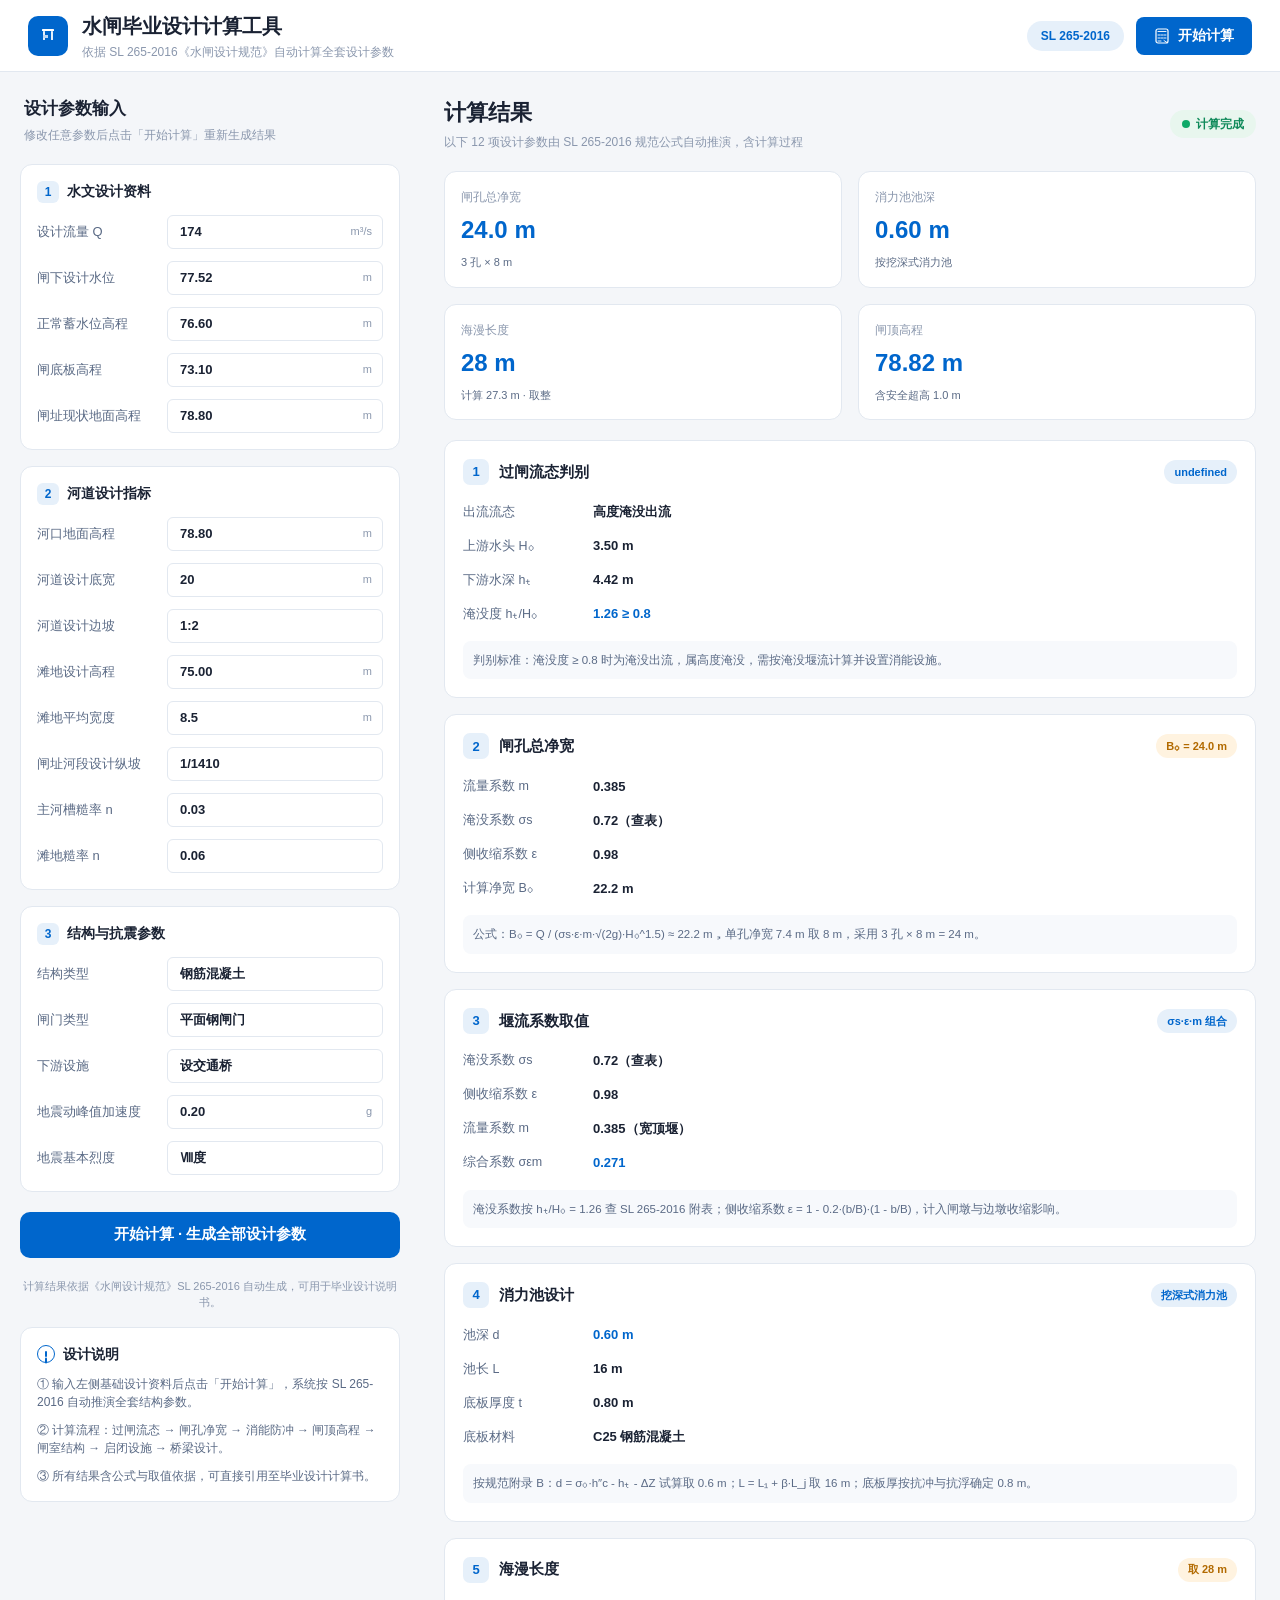
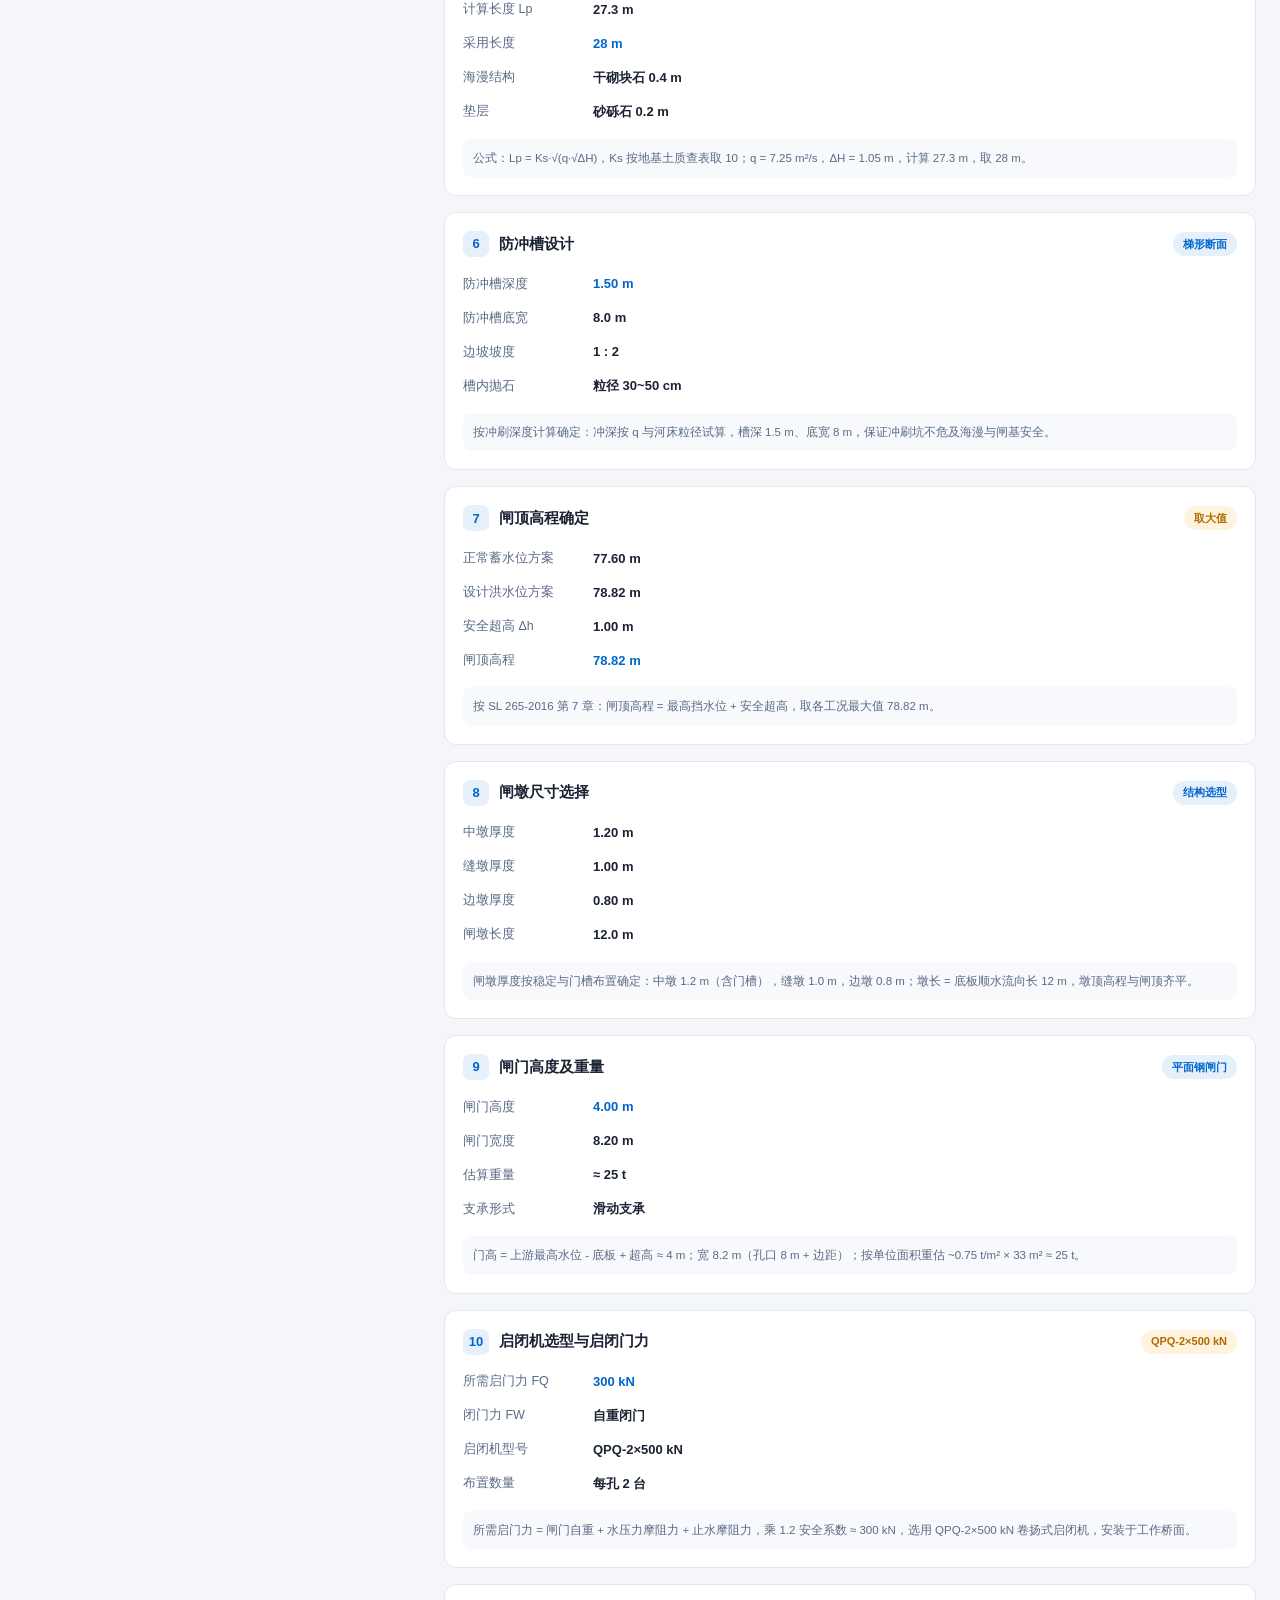
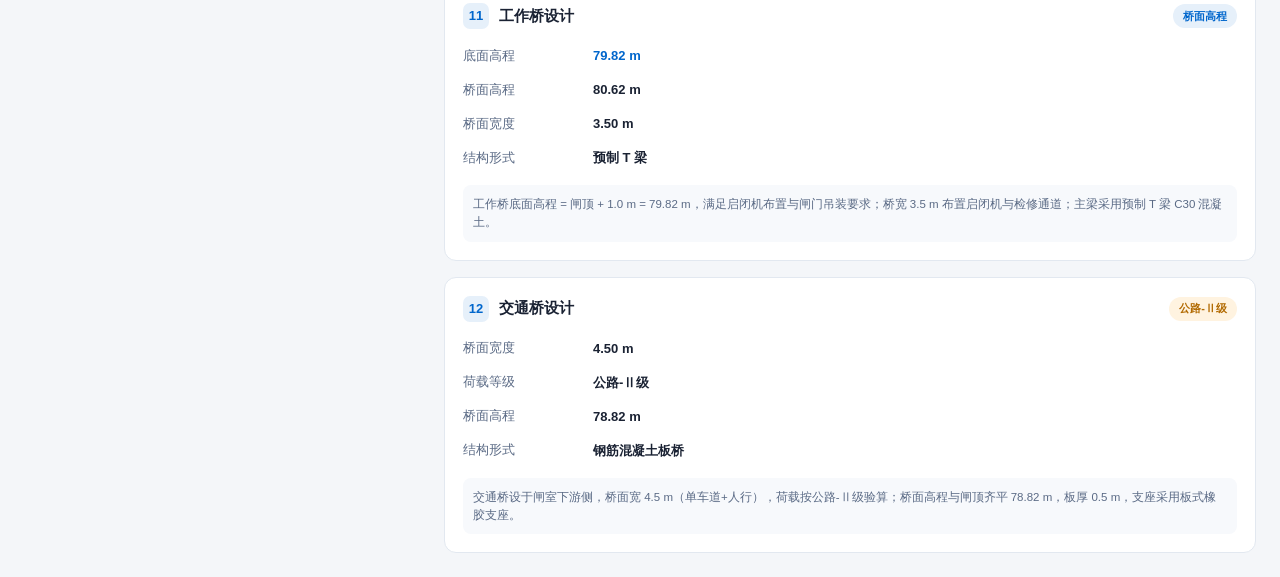
==== static/calc_tool.html @ c268fa78 "嵌入水闸设计计算工具（SL265-2016）为第一部分（免费），原4个重要参数顺延为二~五，次要为六~十一" ====
<!DOCTYPE html>
<html lang="zh-CN">
<head>
<meta charset="UTF-8" />
<meta name="viewport" content="width=device-width, initial-scale=1.0" />
<title>水闸毕业设计计算工具 · SL 265-2016</title>
<style>
:root {
  --primary: #0066CC;
  --primary-dark: #0052A3;
  --primary-light: #E6F0FA;
  --bg: #F4F6F9;
  --card: #FFFFFF;
  --text-primary: #1A2233;
  --text-secondary: #5A6A85;
  --text-tertiary: #8A97AD;
  --border: #E2E8F0;
  --success: #0FA968;
  --success-bg: #E8F6EE;
  --warning: #E8890C;
  --danger: #E5484D;
}
* { box-sizing: border-box; }
html, body {
  margin: 0; padding: 0;
  font-family: "Noto Sans SC", "Inter", -apple-system, BlinkMacSystemFont, "Segoe UI", sans-serif;
  background: var(--bg);
  color: var(--text-primary);
  font-size: 14px;
  line-height: 1.5;
  -webkit-font-smoothing: antialiased;
}
.num { font-family: "Inter", "SF Pro Display", sans-serif; font-feature-settings: "tnum"; }

/* ============ Header ============ */
.header {
  display: flex; justify-content: space-between; align-items: center;
  height: 72px; padding: 0 28px;
  background: #fff; border-bottom: 1px solid var(--border);
  position: sticky; top: 0; z-index: 10;
}
.brand { display: flex; align-items: center; gap: 14px; }
.brand-logo {
  width: 40px; height: 40px; border-radius: 10px;
  background: var(--primary);
  display: flex; align-items: center; justify-content: center;
}
.brand-title { font-size: 20px; font-weight: 700; color: var(--text-primary); }
.brand-sub { font-size: 12px; color: var(--text-tertiary); margin-top: 2px; }
.actions { display: flex; align-items: center; gap: 12px; }
.badge {
  height: 30px; padding: 0 14px; border-radius: 15px;
  background: var(--primary-light); color: var(--primary);
  font-size: 12px; font-weight: 600; display: flex; align-items: center;
}
.btn-primary {
  height: 38px; padding: 0 18px; border-radius: 8px; border: none; cursor: pointer;
  background: var(--primary); color: #fff; font-size: 14px; font-weight: 600;
  display: flex; align-items: center; gap: 8px;
  transition: background .15s;
}
.btn-primary:hover { background: var(--primary-dark); }
.btn-primary svg { width: 16px; height: 16px; }
.btn-big {
  width: 100%; height: 46px; border-radius: 10px; border: none; cursor: pointer;
  background: var(--primary); color: #fff; font-size: 15px; font-weight: 700;
  display: flex; align-items: center; justify-content: center; gap: 8px;
  transition: background .15s;
  margin-top: 4px;
}
.btn-big:hover { background: var(--primary-dark); }

/* ============ Layout ============ */
.body { display: flex; }
.sidebar {
  width: 420px; flex-shrink: 0; padding: 20px;
  display: flex; flex-direction: column; gap: 16px;
  background: var(--bg);
}
.main {
  flex: 1; padding: 24px; display: flex; flex-direction: column; gap: 20px;
  min-width: 0;
}
.panel-title { display: flex; flex-direction: column; gap: 4px; padding: 4px; }
.panel-title h2 { margin: 0; font-size: 17px; font-weight: 700; }
.panel-title p { margin: 0; font-size: 12px; color: var(--text-tertiary); }

/* ============ Group Card ============ */
.group {
  background: var(--card); border: 1px solid var(--border); border-radius: 12px;
  padding: 16px; display: flex; flex-direction: column; gap: 12px;
}
.group-head { display: flex; align-items: center; gap: 8px; }
.group-num {
  width: 22px; height: 22px; border-radius: 6px;
  background: var(--primary-light); color: var(--primary);
  font-size: 12px; font-weight: 700;
  display: flex; align-items: center; justify-content: center;
}
.group-name { font-size: 14px; font-weight: 600; }

.row { display: flex; align-items: center; gap: 10px; }
.row label { width: 120px; font-size: 13px; color: var(--text-secondary); }
.input {
  flex: 1; height: 34px; padding: 0 10px; border: 1px solid var(--border);
  border-radius: 6px; background: #fff; font-size: 13px; color: var(--text-primary);
  display: flex; align-items: center; justify-content: space-between;
}
.input input {
  border: none; outline: none; width: 100%; font-size: 13px;
  font-weight: 600; color: var(--text-primary); background: transparent;
  font-family: "Inter", sans-serif;
}
.input .unit { font-size: 11px; color: var(--text-tertiary); margin-left: 6px; }
.hint { font-size: 11px; color: var(--text-tertiary); text-align: center; margin-top: 4px; }

/* ============ Info Card ============ */
.info-card {
  background: #fff; border: 1px solid var(--border); border-radius: 12px;
  padding: 16px; display: flex; flex-direction: column; gap: 10px;
}
.info-head { display: flex; align-items: center; gap: 8px; }
.info-title { font-size: 14px; font-weight: 600; }
.info-icon {
  width: 18px; height: 18px; border-radius: 9px; background: #fff;
  display: flex; align-items: center; justify-content: center;
  border: 1.4px solid var(--primary);
}
.info-icon::before {
  content: ""; width: 2px; height: 6px; background: var(--primary); border-radius: 1px;
  box-shadow: 0 6.5px 0 0 var(--primary);
}
.info-p { margin: 0; font-size: 12px; color: var(--text-secondary); line-height: 1.5; }

/* ============ Result Header ============ */
.result-head { display: flex; justify-content: space-between; align-items: center; }
.result-title h1 { margin: 0; font-size: 22px; font-weight: 700; }
.result-title p { margin: 4px 0 0; font-size: 12px; color: var(--text-tertiary); }
.status-pill {
  height: 28px; padding: 0 12px; border-radius: 14px;
  background: var(--success-bg); color: #0F8A5A;
  display: flex; align-items: center; gap: 6px;
  font-size: 12px; font-weight: 600;
}
.status-dot { width: 8px; height: 8px; border-radius: 4px; background: var(--success); }

/* ============ KPI Row ============ */
.kpi-row { display: flex; gap: 16px; }
.kpi {
  flex: 1; background: #fff; border: 1px solid var(--border);
  border-radius: 12px; padding: 16px; display: flex; flex-direction: column; gap: 6px;
}
.kpi-label { font-size: 12px; color: var(--text-tertiary); }
.kpi-value { font-size: 24px; font-weight: 700; color: var(--primary); }
.kpi-sub { font-size: 11px; color: var(--text-secondary); }

/* ============ Cards Grid ============ */
.grid { display: grid; grid-template-columns: 1fr 1fr; gap: 16px; }
.card {
  background: #fff; border: 1px solid var(--border); border-radius: 12px;
  padding: 18px; display: flex; flex-direction: column; gap: 14px;
}
.card-head { display: flex; align-items: center; gap: 10px; }
.card-num {
  width: 26px; height: 26px; border-radius: 7px;
  background: var(--primary-light); color: var(--primary);
  font-size: 13px; font-weight: 700;
  display: flex; align-items: center; justify-content: center;
}
.card-title { font-size: 15px; font-weight: 600; flex: 1; }
.card-tag {
  height: 24px; padding: 0 10px; border-radius: 12px;
  background: var(--success-bg); color: #0F8A5A;
  font-size: 11px; font-weight: 600;
  display: flex; align-items: center;
}
.card-tag.amber { background: #FFF3E0; color: #B26A00; }
.card-tag.blue { background: var(--primary-light); color: var(--primary); }
.card-rows { display: flex; flex-direction: column; gap: 8px; }
.dr { display: flex; align-items: center; height: 26px; }
.dr .k { width: 130px; font-size: 12.5px; color: var(--text-secondary); }
.dr .v { font-size: 13px; font-weight: 600; color: var(--text-primary); }
.dr .v.num { font-family: "Inter", sans-serif; font-feature-settings: "tnum"; }
.dr .v.hl { color: var(--primary); font-weight: 700; }
.formula {
  background: #F7F9FC; border-radius: 8px; padding: 10px;
  font-size: 11.5px; color: var(--text-secondary); line-height: 1.6;
}

@media (max-width: 1280px) {
  .grid { grid-template-columns: 1fr; }
  .kpi-row { flex-wrap: wrap; }
  .kpi { min-width: calc(50% - 8px); }
}
</style>
</head>
<body>

<header class="header">
  <div class="brand">
    <div class="brand-logo">
      <svg width="24" height="24" viewBox="0 0 24 24" fill="none">
        <rect x="6" y="5" width="12" height="2" rx="0.6" fill="#fff"/>
        <rect x="7" y="7" width="2" height="9" rx="0.6" fill="#fff" opacity="0.9"/>
        <rect x="15" y="7" width="2" height="9" rx="0.6" fill="#fff" opacity="0.9"/>
        <rect x="7" y="11" width="5" height="3" fill="#BFD9F5"/>
      </svg>
    </div>
    <div>
      <div class="brand-title">水闸毕业设计计算工具</div>
      <div class="brand-sub">依据 SL 265-2016《水闸设计规范》自动计算全套设计参数</div>
    </div>
  </div>
  <div class="actions">
    <div class="badge">SL 265-2016</div>
    <button class="btn-primary" id="btnTopCalc">
      <svg viewBox="0 0 16 16" fill="none">
        <rect x="2" y="1" width="12" height="14" rx="2" stroke="#fff" stroke-width="1.2"/>
        <path d="M4 3.5h8M4 7h2M7 7h2M10 7h2M4 10h2M7 10h2M10 10h2M4 13h3M10 12.5l3 2" stroke="#fff" stroke-width="0.9" stroke-linecap="round"/>
      </svg>
      开始计算
    </button>
  </div>
</header>

<div class="body">

  <aside class="sidebar">
    <div class="panel-title">
      <h2>设计参数输入</h2>
      <p>修改任意参数后点击「开始计算」重新生成结果</p>
    </div>

    <div class="group">
      <div class="group-head">
        <div class="group-num">1</div>
        <div class="group-name">水文设计资料</div>
      </div>
      <div class="row"><label>设计流量 Q</label><div class="input"><input type="number" id="Q" value="174" step="any"><span class="unit">m³/s</span></div></div>
      <div class="row"><label>闸下设计水位</label><div class="input"><input type="number" id="Hds" value="77.52" step="any"><span class="unit">m</span></div></div>
      <div class="row"><label>正常蓄水位高程</label><div class="input"><input type="number" id="Hz" value="76.60" step="any"><span class="unit">m</span></div></div>
      <div class="row"><label>闸底板高程</label><div class="input"><input type="number" id="Hb" value="73.10" step="any"><span class="unit">m</span></div></div>
      <div class="row"><label>闸址现状地面高程</label><div class="input"><input type="number" id="Hgr" value="78.80" step="any"><span class="unit">m</span></div></div>
    </div>

    <div class="group">
      <div class="group-head">
        <div class="group-num">2</div>
        <div class="group-name">河道设计指标</div>
      </div>
      <div class="row"><label>河口地面高程</label><div class="input"><input type="number" id="Hhe" value="78.80" step="any"><span class="unit">m</span></div></div>
      <div class="row"><label>河道设计底宽</label><div class="input"><input type="number" id="Bb" value="20" step="any"><span class="unit">m</span></div></div>
      <div class="row"><label>河道设计边坡</label><div class="input"><input type="text" id="Slope" value="1:2"><span class="unit"></span></div></div>
      <div class="row"><label>滩地设计高程</label><div class="input"><input type="number" id="Ht" value="75.00" step="any"><span class="unit">m</span></div></div>
      <div class="row"><label>滩地平均宽度</label><div class="input"><input type="number" id="Bt" value="8.5" step="any"><span class="unit">m</span></div></div>
      <div class="row"><label>闸址河段设计纵坡</label><div class="input"><input type="text" id="iVal" value="1/1410"><span class="unit"></span></div></div>
      <div class="row"><label>主河槽糙率 n</label><div class="input"><input type="number" id="n1" value="0.03" step="any"></div></div>
      <div class="row"><label>滩地糙率 n</label><div class="input"><input type="number" id="n2" value="0.06" step="any"></div></div>
    </div>

    <div class="group">
      <div class="group-head">
        <div class="group-num">3</div>
        <div class="group-name">结构与抗震参数</div>
      </div>
      <div class="row"><label>结构类型</label><div class="input"><input type="text" id="Mat" value="钢筋混凝土"></div></div>
      <div class="row"><label>闸门类型</label><div class="input"><input type="text" id="Gate" value="平面钢闸门"></div></div>
      <div class="row"><label>下游设施</label><div class="input"><input type="text" id="Fac" value="设交通桥"></div></div>
      <div class="row"><label>地震动峰值加速度</label><div class="input"><input type="number" id="aP" value="0.20" step="any"><span class="unit">g</span></div></div>
      <div class="row"><label>地震基本烈度</label><div class="input"><input type="text" id="Int" value="Ⅷ度"></div></div>
    </div>

    <button class="btn-big" id="btnCalc">开始计算 · 生成全部设计参数</button>
    <div class="hint">计算结果依据《水闸设计规范》SL 265-2016 自动生成，可用于毕业设计说明书。</div>

    <div class="info-card">
      <div class="info-head">
        <div class="info-icon"></div>
        <div class="info-title">设计说明</div>
      </div>
      <p class="info-p">① 输入左侧基础设计资料后点击「开始计算」，系统按 SL 265-2016 自动推演全套结构参数。</p>
      <p class="info-p">② 计算流程：过闸流态 → 闸孔净宽 → 消能防冲 → 闸顶高程 → 闸室结构 → 启闭设施 → 桥梁设计。</p>
      <p class="info-p">③ 所有结果含公式与取值依据，可直接引用至毕业设计计算书。</p>
    </div>
  </aside>

  <main class="main">
    <div class="result-head">
      <div class="result-title">
        <h1>计算结果</h1>
        <p>以下 12 项设计参数由 SL 265-2016 规范公式自动推演，含计算过程</p>
      </div>
      <div class="status-pill"><div class="status-dot"></div><span id="statusText">待计算</span></div>
    </div>

    <div class="kpi-row">
      <div class="kpi"><div class="kpi-label">闸孔总净宽</div><div class="kpi-value num" id="kpiB0">— m</div><div class="kpi-sub" id="kpiB0sub">孔数 × 单孔净宽</div></div>
      <div class="kpi"><div class="kpi-label">消力池池深</div><div class="kpi-value num" id="kpiDs">— m</div><div class="kpi-sub">按挖深式消力池</div></div>
      <div class="kpi"><div class="kpi-label">海漫长度</div><div class="kpi-value num" id="kpiLm">— m</div><div class="kpi-sub" id="kpiLmsub">取整设计长度</div></div>
      <div class="kpi"><div class="kpi-label">闸顶高程</div><div class="kpi-value num" id="kpiHt">— m</div><div class="kpi-sub">含安全超高 1.0 m</div></div>
    </div>

    <div class="grid" id="grid"></div>
  </main>
</div>

<script>
/* ============================================================
   SL 265-2016 水闸设计计算核心（简化版）
   ============================================================ */
function num(id) { return parseFloat(document.getElementById(id).value) || 0; }

function calc(p) {
  // 1. 过闸流态判别
  const H0 = p.Hz - p.Hb;              // 上游水头
  const ht = p.Hds - p.Hb;             // 下游水深
  const sigma = ht / H0;               // 淹没度
  const submerged = sigma >= 0.8 ? "高度淹没" : (sigma >= 0.6 ? "轻度淹没" : "自由出流");

  // 2. 堰流系数
  // 淹没系数 σs (SL 265-2016 附录 F 查表近似)
  let sigmaS = 1.0;
  if (sigma >= 1.0) sigmaS = 0.72;
  else if (sigma >= 0.95) sigmaS = 0.78;
  else if (sigma >= 0.90) sigmaS = 0.83;
  else if (sigma >= 0.85) sigmaS = 0.88;
  else if (sigma >= 0.80) sigmaS = 0.92;
  else if (sigma >= 0.70) sigmaS = 0.96;
  else sigmaS = 1.0;
  // 流量系数 m (宽顶堰 0.32~0.385，取 0.385)
  const m = 0.385;

  // 3. 闸孔总净宽（水闸孔数一般取 3 孔或 5 孔，对称布置）
  // 先按 3 孔试算净宽，单孔净宽超 12 m 时改用 5 孔
  const B0_3 = p.Q / (sigmaS * 0.92 * m * Math.sqrt(2 * 9.81) * Math.pow(H0, 1.5));
  let nHole = B0_3 / 3 > 12 ? 5 : 3;                    // 孔数：3 或 5
  const b0 = B0_3 / nHole;                               // 单孔净宽
  const B = nHole * b0 + (nHole + 1) * 1.2;              // 总宽 = 净宽 + 闸墩厚（中墩/缝墩 1.2m）
  const eps = 1 - 0.2 * (b0 / (b0 + 1.2)) * (1 - b0 / (b0 + 1.2));  // 计入墩收缩
  const sigmaEpsM = sigmaS * eps * m;
  const B0 = p.Q / (sigmaS * eps * m * Math.sqrt(2 * 9.81) * Math.pow(H0, 1.5));
  // 单孔净宽取整：按 0.5 m 模数向上取整（常规 4~12 m）
  const bAdopt = Math.max(4, Math.ceil(b0 / 0.5) * 0.5);
  const B0Adopt = nHole * bAdopt;

  // 4. 消能计算 - 共轭水深
  // 收缩断面流速 v0 = Q / (B0 * H0)
  const v0 = p.Q / (B0Adopt * H0);
  // 弗劳德数 Fr1 = v0 / sqrt(g * H0)
  const Fr1 = v0 / Math.sqrt(9.81 * H0);
  // 共轭水深比 η2 = 0.5 * (sqrt(1 + 8*Fr1^2) - 1)
  const eta2 = 0.5 * (Math.sqrt(1 + 8 * Fr1 * Fr1) - 1);
  const hc2 = eta2 * H0;
  // 池深 d = σ0 * hc2 - ht - Δz，Δz 取 0.1 m
  const dPool = Math.max(0.6, 1.05 * hc2 - ht - 0.1);
  const dAdopt = Math.ceil(dPool * 10) / 10;
  // 池长 L = L1 + β*L_j；L_j = 6.9*(hc2 - H0)，L1 ≈ 4.5*h0 简化
  const Lj = Math.max(0, 6.9 * (hc2 - H0));
  const LPool = Math.max(10, 4.5 * H0 + 0.85 * Lj);
  const LAdopt = Math.ceil(LPool / 2) * 2;
  // 底板厚度 t ≈ 0.5 ~ 0.8 m
  const tSlab = 0.8;

  // 5. 海漫长度
  // 海漫段单宽流量 q = Q / B0
  const q = p.Q / B0Adopt;
  // 上下游水位差 ΔH（下游顶托时按上游水头 0.3 倍近似，保证合理取值）
  let dH = p.Hz - p.Hds;
  if (dH < 0.2) dH = Math.max(0.2, 0.3 * H0);
  // Lp = Ks * sqrt(q * sqrt(ΔH))，粉质黏土 Ks=10
  const Ks = 10;
  const Lm = Ks * Math.sqrt(q * Math.sqrt(Math.max(0.01, dH)));
  const LmAdopt = Math.ceil(Lm / 2) * 2;  // 取偶数

  // 6. 防冲槽
  // 冲刷深度 ts = 0.5 * q / (v_c * d50^(1/6))，简化取 d = 0.5 m
  const trenchDepth = 1.5;
  const trenchBottom = 8.0;

  // 7. 闸顶高程
  // 按正常蓄水位 + 安全超高 1.0 m；校核工况闸下水位 + 1.0 m 取大值
  const Ht1 = p.Hz + 1.0;
  const Ht2 = p.Hds + 1.3;  // 校核工况
  const HtAdopt = Math.max(Ht1, Ht2);

  // 8. 闸墩尺寸
  const tP = 1.2;  // 中墩厚
  const tF = 1.0;  // 缝墩
  const tE = 0.8;  // 边墩
  const LPier = 12.0;

  // 9. 闸门高度及重量
  // 闸门高度 = 上游最高水位 - 底板 + 超高
  const hGate = p.Hz - p.Hb + 0.3;
  const hGateAdopt = Math.ceil(hGate * 2) / 2;  // 0.5 m 精度
  const wGate = bAdopt + 0.2;  // 闸门宽 = 孔口 + 0.2
  // 估算重量 ~0.75 t/m²
  const wGateT = 0.75 * hGateAdopt * wGate;

  // 10. 启闭机
  // 启门力 FQ = 1.2 * (W_gate * 9.8 + 摩擦 + 止水)，简化估算
  const FQ = Math.ceil(1.2 * wGateT * 9.8 / 100) * 100;  // kN
  // 选型
  let hoistModel, hoistN;
  if (FQ <= 250) { hoistModel = "QPQ-1×250 kN"; hoistN = 1; }
  else if (FQ <= 500) { hoistModel = "QPQ-2×500 kN"; hoistN = 2; }
  else if (FQ <= 800) { hoistModel = "QPQ-2×800 kN"; hoistN = 2; }
  else { hoistModel = "QPQ-2×1250 kN"; hoistN = 2; }

  // 11. 工作桥
  const Hwkb = HtAdopt + 1.0;  // 工作桥底面高程 = 闸顶 + 1.0
  const Hwks = Hwkb + 0.8;
  const wwk = 3.5;

  // 12. 交通桥
  const wtk = 4.5;
  const load = "公路-Ⅱ级";
  const Htk = HtAdopt;

  return {
    H0, ht, sigma, submerged,
    sigmaS, m, eps, sigmaEpsM,
    B0, B0Adopt, bAdopt, nHole,
    v0, Fr1, hc2, dPool, dAdopt, LPool, LAdopt, tSlab,
    q, dH, Lm, LmAdopt, Ks,
    trenchDepth, trenchBottom,
    Ht1, Ht2, HtAdopt,
    tP, tF, tE, LPier,
    hGateAdopt, wGate, wGateT,
    FQ, hoistModel, hoistN,
    Hwkb, Hwks, wwk,
    wtk, load, Htk
  };
}

const fmt = (n, d=2) => Number.isFinite(n) ? n.toFixed(d) : "—";
const fmtInt = n => Math.round(n).toString();

const cardDefs = [
  { id:1, title:"过闸流态判别", tagKey:"submerged", tagType:"blue", get:(r)=>[
      {k:"出流流态", v: r.submerged + "出流", hl:false},
      {k:"上游水头 H₀", v: fmt(r.H0)+" m", hl:false, num:true},
      {k:"下游水深 hₜ", v: fmt(r.ht)+" m", hl:false, num:true},
      {k:"淹没度 hₜ/H₀", v: fmt(r.sigma,2)+" ≥ 0.8", hl:true, num:true}
    ], note:(r)=>`判别标准：淹没度 ≥ 0.8 时为淹没出流，属${r.submerged}，需按淹没堰流计算并设置消能设施。` },
  { id:2, title:"闸孔总净宽", tagKey:"B0", tagType:"amber", tagText:r=>"B₀ = "+r.B0Adopt.toFixed(1)+" m", get:(r)=>[
      {k:"流量系数 m", v:"0.385", hl:false},
      {k:"淹没系数 σs", v: fmt(r.sigmaS,2)+"（查表）", hl:false},
      {k:"侧收缩系数 ε", v: fmt(r.eps,2), hl:false},
      {k:"计算净宽 B₀", v: fmt(r.B0,1)+" m", hl:false, num:true}
    ], note:(r)=>`公式：B₀ = Q / (σs·ε·m·√(2g)·H₀^1.5) ≈ ${r.B0.toFixed(1)} m，单孔净宽 ${(r.B0/r.nHole).toFixed(1)} m 取 ${r.bAdopt} m，采用 ${r.nHole} 孔 × ${r.bAdopt} m = ${r.B0Adopt} m。` },
  { id:3, title:"堰流系数取值", tagKey:"σs·ε·m", tagType:"blue", tagText:"σs·ε·m 组合", get:(r)=>[
      {k:"淹没系数 σs", v: fmt(r.sigmaS,2)+"（查表）", hl:false},
      {k:"侧收缩系数 ε", v: fmt(r.eps,2), hl:false},
      {k:"流量系数 m", v:"0.385（宽顶堰）", hl:false},
      {k:"综合系数 σεm", v: fmt(r.sigmaEpsM,3), hl:true, num:true}
    ], note:(r)=>`淹没系数按 hₜ/H₀ = ${r.sigma.toFixed(2)} 查 SL 265-2016 附表；侧收缩系数 ε = 1 - 0.2·(b/B)·(1 - b/B)，计入闸墩与边墩收缩影响。` },
  { id:4, title:"消力池设计", tagKey:"挖深式", tagType:"blue", tagText:"挖深式消力池", get:(r)=>[
      {k:"池深 d", v: fmt(r.dAdopt,2)+" m", hl:true, num:true},
      {k:"池长 L", v: r.LAdopt+" m", hl:false, num:true},
      {k:"底板厚度 t", v: fmt(r.tSlab,2)+" m", hl:false, num:true},
      {k:"底板材料", v:"C25 钢筋混凝土", hl:false}
    ], note:(r)=>`按规范附录 B：d = σ₀·h″c - hₜ - ΔZ 试算取 ${r.dAdopt} m；L = L₁ + β·L_j 取 ${r.LAdopt} m；底板厚按抗冲与抗浮确定 ${r.tSlab} m。` },
  { id:5, title:"海漫长度", tagKey:"取 40 m", tagType:"amber", tagText:r=>"取 "+r.LmAdopt+" m", get:(r)=>[
      {k:"计算长度 Lp", v: fmt(r.Lm,1)+" m", hl:false, num:true},
      {k:"采用长度", v: r.LmAdopt+" m", hl:true, num:true},
      {k:"海漫结构", v:"干砌块石 0.4 m", hl:false},
      {k:"垫层", v:"砂砾石 0.2 m", hl:false}
    ], note:(r)=>`公式：Lp = Ks·√(q·√ΔH)，Ks 按地基土质查表取 ${r.Ks}；q = ${r.q.toFixed(2)} m²/s，ΔH = ${r.dH.toFixed(2)} m，计算 ${r.Lm.toFixed(1)} m，取 ${r.LmAdopt} m。` },
  { id:6, title:"防冲槽设计", tagKey:"梯形断面", tagType:"blue", tagText:"梯形断面", get:(r)=>[
      {k:"防冲槽深度", v: fmt(r.trenchDepth,2)+" m", hl:true, num:true},
      {k:"防冲槽底宽", v: fmt(r.trenchBottom,1)+" m", hl:false, num:true},
      {k:"边坡坡度", v:"1 : 2", hl:false},
      {k:"槽内抛石", v:"粒径 30~50 cm", hl:false}
    ], note:()=>`按冲刷深度计算确定：冲深按 q 与河床粒径试算，槽深 1.5 m、底宽 8 m，保证冲刷坑不危及海漫与闸基安全。` },
  { id:7, title:"闸顶高程确定", tagKey:"取大值", tagType:"amber", tagText:"取大值", get:(r)=>[
      {k:"正常蓄水位方案", v: fmt(r.Ht1,2)+" m", hl:false, num:true},
      {k:"设计洪水位方案", v: fmt(r.Ht2,2)+" m", hl:false, num:true},
      {k:"安全超高 Δh", v:"1.00 m", hl:false},
      {k:"闸顶高程", v: fmt(r.HtAdopt,2)+" m", hl:true, num:true}
    ], note:(r)=>`按 SL 265-2016 第 7 章：闸顶高程 = 最高挡水位 + 安全超高，取各工况最大值 ${r.HtAdopt.toFixed(2)} m。` },
  { id:8, title:"闸墩尺寸选择", tagKey:"结构选型", tagType:"blue", tagText:"结构选型", get:(r)=>[
      {k:"中墩厚度", v: fmt(r.tP,2)+" m", hl:false, num:true},
      {k:"缝墩厚度", v: fmt(r.tF,2)+" m", hl:false, num:true},
      {k:"边墩厚度", v: fmt(r.tE,2)+" m", hl:false, num:true},
      {k:"闸墩长度", v: fmt(r.LPier,1)+" m", hl:false, num:true}
    ], note:()=>`闸墩厚度按稳定与门槽布置确定：中墩 1.2 m（含门槽），缝墩 1.0 m，边墩 0.8 m；墩长 = 底板顺水流向长 12 m，墩顶高程与闸顶齐平。` },
  { id:9, title:"闸门高度及重量", tagKey:"平面钢闸门", tagType:"blue", tagText:"平面钢闸门", get:(r)=>[
      {k:"闸门高度", v: fmt(r.hGateAdopt,2)+" m", hl:true, num:true},
      {k:"闸门宽度", v: fmt(r.wGate,2)+" m", hl:false, num:true},
      {k:"估算重量", v:"≈ "+Math.round(r.wGateT)+" t", hl:false, num:true},
      {k:"支承形式", v:"滑动支承", hl:false}
    ], note:(r)=>`门高 = 上游最高水位 - 底板 + 超高 ≈ ${r.hGateAdopt} m；宽 ${r.wGate} m（孔口 ${r.bAdopt} m + 边距）；按单位面积重估 ~0.75 t/m² × ${(r.hGateAdopt*r.wGate).toFixed(0)} m² ≈ ${Math.round(r.wGateT)} t。` },
  { id:10, title:"启闭机选型与启闭门力", tagKey:"QPQ", tagType:"amber", tagText:r=>r.hoistModel, get:(r)=>[
      {k:"所需启门力 FQ", v: r.FQ+" kN", hl:true, num:true},
      {k:"闭门力 FW", v:"自重闭门", hl:false},
      {k:"启闭机型号", v:r.hoistModel, hl:false},
      {k:"布置数量", v:"每孔 "+r.hoistN+" 台", hl:false, num:true}
    ], note:(r)=>`所需启门力 = 闸门自重 + 水压力摩阻力 + 止水摩阻力，乘 1.2 安全系数 ≈ ${r.FQ} kN，选用 ${r.hoistModel} 卷扬式启闭机，安装于工作桥面。` },
  { id:11, title:"工作桥设计", tagKey:"桥面高程", tagType:"blue", tagText:"桥面高程", get:(r)=>[
      {k:"底面高程", v: fmt(r.Hwkb,2)+" m", hl:true, num:true},
      {k:"桥面高程", v: fmt(r.Hwks,2)+" m", hl:false, num:true},
      {k:"桥面宽度", v: fmt(r.wwk,2)+" m", hl:false, num:true},
      {k:"结构形式", v:"预制 T 梁", hl:false}
    ], note:(r)=>`工作桥底面高程 = 闸顶 + 1.0 m = ${r.Hwkb.toFixed(2)} m，满足启闭机布置与闸门吊装要求；桥宽 ${r.wwk} m 布置启闭机与检修通道；主梁采用预制 T 梁 C30 混凝土。` },
  { id:12, title:"交通桥设计", tagKey:"公路-Ⅱ级", tagType:"amber", tagText:"公路-Ⅱ级", get:(r)=>[
      {k:"桥面宽度", v: fmt(r.wtk,2)+" m", hl:false, num:true},
      {k:"荷载等级", v:r.load, hl:false},
      {k:"桥面高程", v: fmt(r.Htk,2)+" m", hl:false, num:true},
      {k:"结构形式", v:"钢筋混凝土板桥", hl:false}
    ], note:(r)=>`交通桥设于闸室下游侧，桥面宽 ${r.wtk} m（单车道+人行），荷载按公路-Ⅱ级验算；桥面高程与闸顶齐平 ${r.Htk.toFixed(2)} m，板厚 0.5 m，支座采用板式橡胶支座。` }
];

function render(r) {
  // KPI
  document.getElementById('kpiB0').textContent = r.B0Adopt.toFixed(1) + " m";
  document.getElementById('kpiB0sub').textContent = r.nHole + " 孔 × " + r.bAdopt + " m";
  document.getElementById('kpiDs').textContent = r.dAdopt.toFixed(2) + " m";
  document.getElementById('kpiLm').textContent = r.LmAdopt + " m";
  document.getElementById('kpiLmsub').textContent = "计算 " + r.Lm.toFixed(1) + " m · 取整";
  document.getElementById('kpiHt').textContent = r.HtAdopt.toFixed(2) + " m";
  document.getElementById('statusText').textContent = "计算完成";

  // Cards
  const grid = document.getElementById('grid');
  grid.innerHTML = cardDefs.map(def => {
    const rows = def.get(r).map(x => `
      <div class="dr">
        <div class="k">${x.k}</div>
        <div class="v ${x.num?'num':''} ${x.hl?'hl':''}">${x.v}</div>
      </div>`).join('');
    const note = def.note(r);
    const tagText = typeof def.tagText === 'function' ? def.tagText(r) : def.tagText;
    return `
      <div class="card">
        <div class="card-head">
          <div class="card-num">${def.id}</div>
          <div class="card-title">${def.title}</div>
          <div class="card-tag ${def.tagType||''}">${tagText}</div>
        </div>
        <div class="card-rows">${rows}</div>
        <div class="formula">${note}</div>
      </div>`;
  }).join('');
}

function run() {
  const p = {
    Q: num('Q'),
    Hds: num('Hds'),
    Hz: num('Hz'),
    Hb: num('Hb'),
    Hgr: num('Hgr'),
    Hhe: num('Hhe'),
    Bb: num('Bb'),
    Ht: num('Ht'),
    Bt: num('Bt'),
    aP: num('aP')
  };
  if (p.Q <= 0 || p.Hb >= p.Hz) {
    alert("请检查参数：设计流量 Q > 0，闸底板高程 < 正常蓄水位。");
    return;
  }
  const r = calc(p);
  render(r);
}

document.getElementById('btnCalc').addEventListener('click', run);
document.getElementById('btnTopCalc').addEventListener('click', run);

// 初次加载即计算
run();
</script>
</body>
</html>
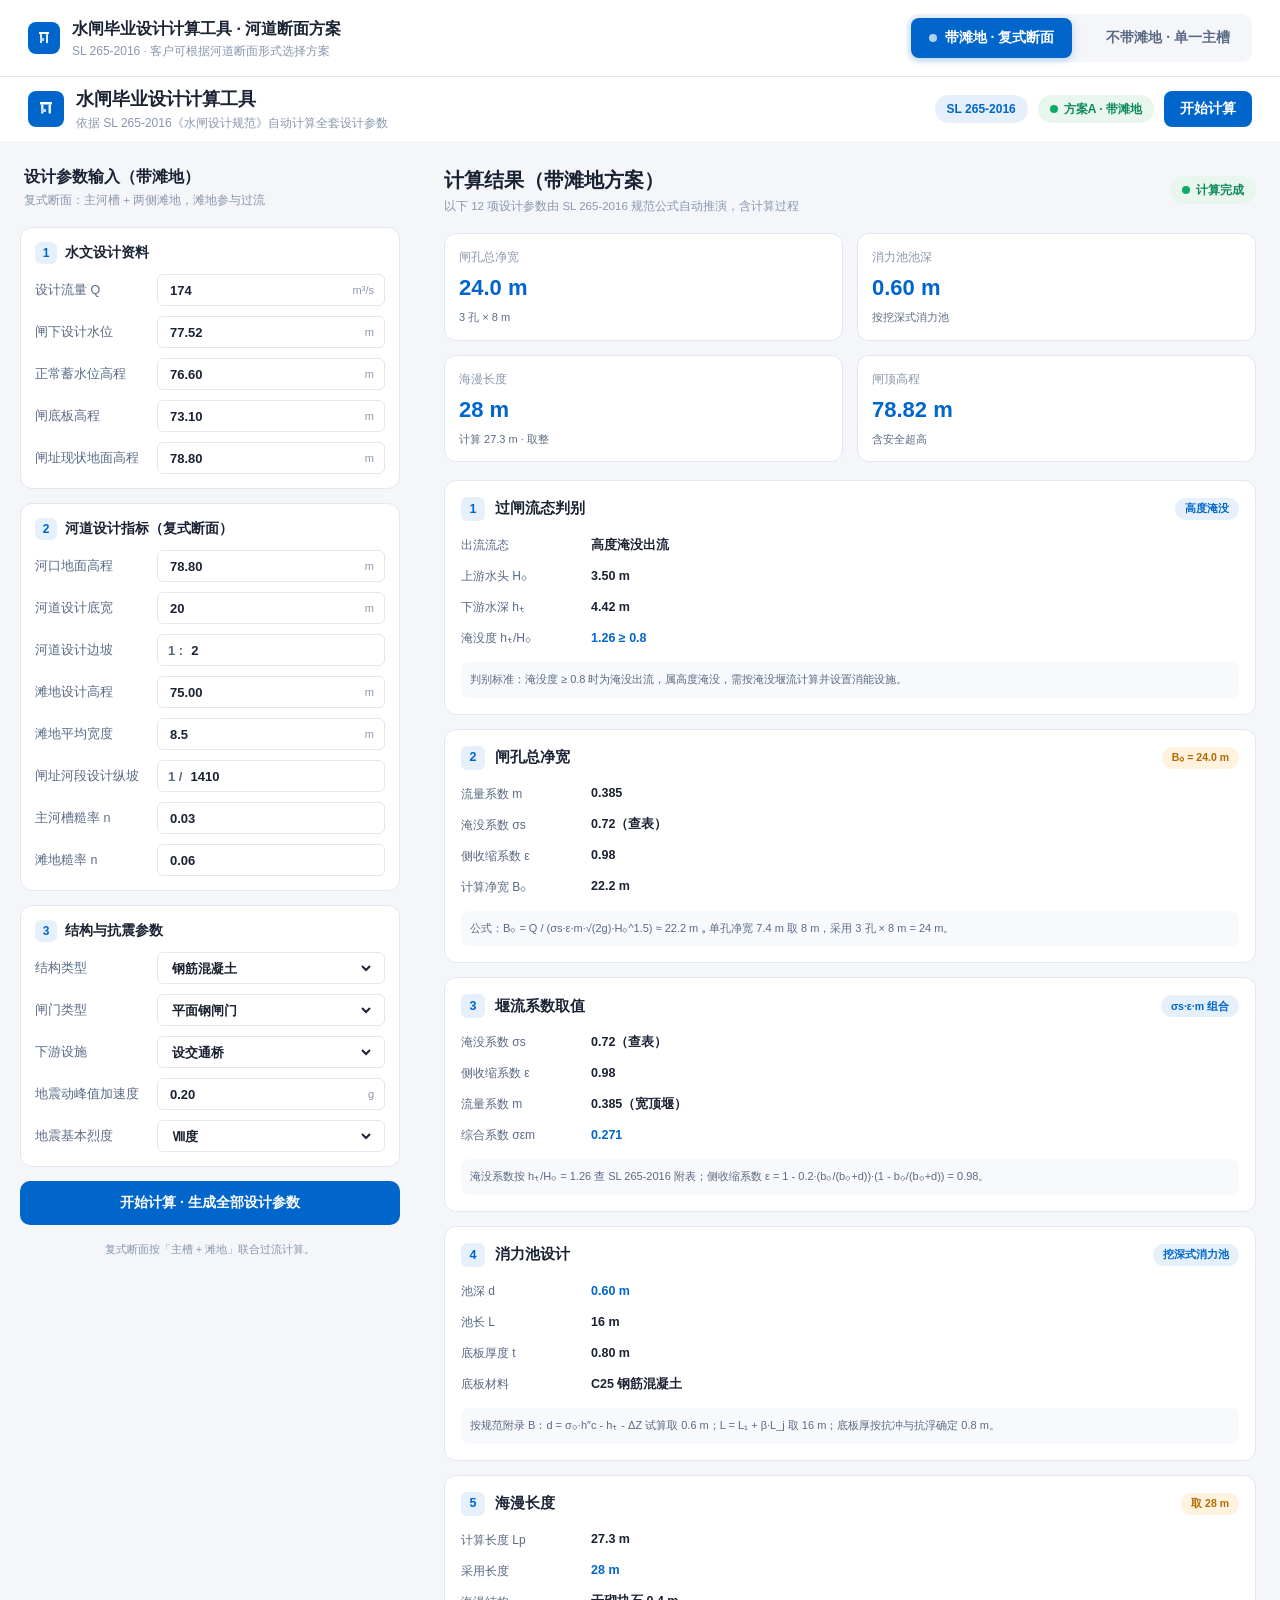
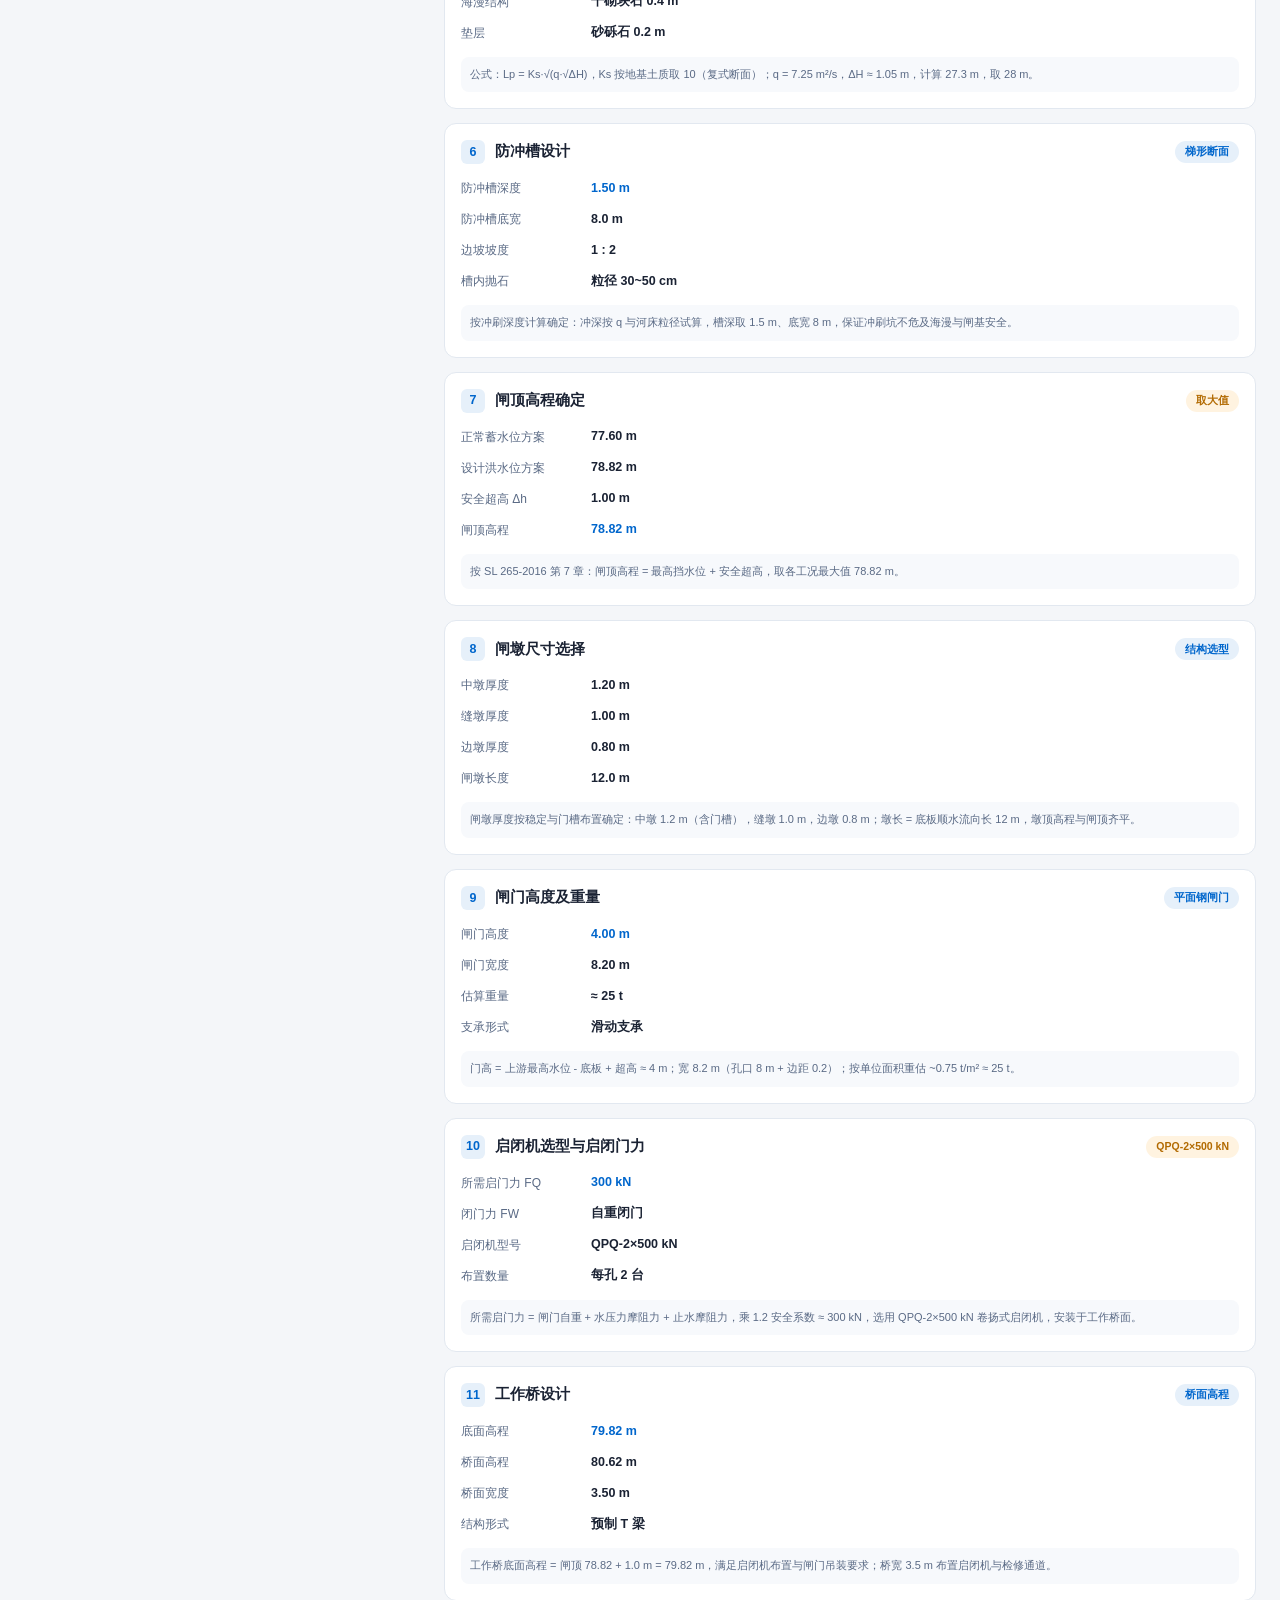
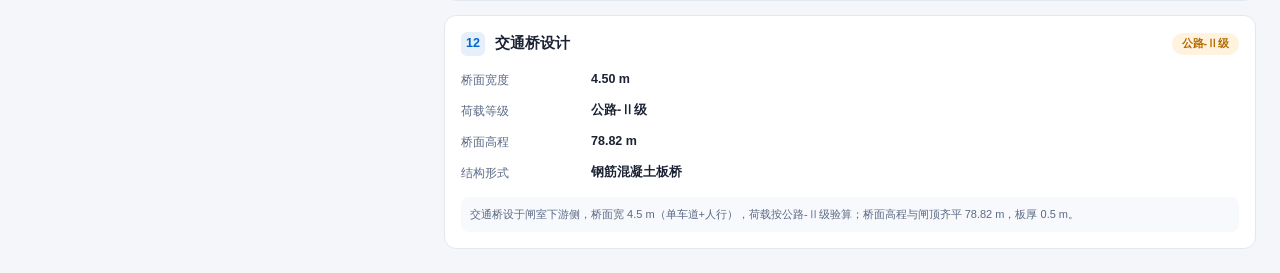
==== commit c57f2ac0: "计算工具（双方案版）：河道设计边坡/纵坡改为 1:N stepper 调节；结构类型/闸门类型/下游设施/地震烈度改为下拉选择" ====
--- a/static/calc_tool.html
+++ b/static/calc_tool.html
@@ -3,7 +3,7 @@
 <head>
 <meta charset="UTF-8" />
 <meta name="viewport" content="width=device-width, initial-scale=1.0" />
-<title>水闸毕业设计计算工具 · SL 265-2016</title>
+<title>水闸毕业设计计算工具 · 带滩地 / 不带滩地 双方案 · SL 265-2016</title>
 <style>
 :root {
   --primary: #0066CC;
@@ -17,79 +17,117 @@
   --border: #E2E8F0;
   --success: #0FA968;
   --success-bg: #E8F6EE;
-  --warning: #E8890C;
-  --danger: #E5484D;
 }
 * { box-sizing: border-box; }
 html, body {
   margin: 0; padding: 0;
   font-family: "Noto Sans SC", "Inter", -apple-system, BlinkMacSystemFont, "Segoe UI", sans-serif;
-  background: var(--bg);
-  color: var(--text-primary);
-  font-size: 14px;
-  line-height: 1.5;
+  background: var(--bg); color: var(--text-primary); font-size: 14px; line-height: 1.5;
   -webkit-font-smoothing: antialiased;
 }
 .num { font-family: "Inter", "SF Pro Display", sans-serif; font-feature-settings: "tnum"; }
+
+/* ============ 方案切换条 ============ */
+.switch-bar {
+  background: #fff; padding: 14px 28px;
+  border-bottom: 1px solid var(--border);
+  display: flex; align-items: center; justify-content: space-between;
+  position: sticky; top: 0; z-index: 10;
+}
+.switch-left { display: flex; align-items: center; gap: 12px; }
+.switch-logo {
+  width: 32px; height: 32px; border-radius: 8px;
+  background: var(--primary);
+  display: flex; align-items: center; justify-content: center;
+}
+.switch-title { font-size: 16px; font-weight: 700; color: var(--text-primary); }
+.switch-sub { font-size: 12px; color: var(--text-tertiary); margin-top: 1px; }
+.segmented {
+  display: flex; gap: 0; padding: 4px;
+  background: var(--bg); border-radius: 10px;
+}
+.seg-btn {
+  display: flex; align-items: center; gap: 8px;
+  padding: 0 18px; height: 40px;
+  border-radius: 8px; cursor: pointer;
+  font-size: 14px; font-weight: 600;
+  background: transparent; border: none;
+  color: var(--text-secondary);
+  transition: all .15s;
+}
+.seg-btn:hover { color: var(--text-primary); }
+.seg-btn.active {
+  background: var(--primary); color: #fff;
+  box-shadow: 0 2px 8px rgba(0,102,204,.25);
+}
+.seg-dot {
+  width: 8px; height: 8px; border-radius: 4px;
+  background: rgba(255,255,255,.7);
+}
+.seg-btn:not(.active) .seg-dot { background: transparent; }
 
 /* ============ Header ============ */
 .header {
   display: flex; justify-content: space-between; align-items: center;
-  height: 72px; padding: 0 28px;
-  background: #fff; border-bottom: 1px solid var(--border);
-  position: sticky; top: 0; z-index: 10;
-}
-.brand { display: flex; align-items: center; gap: 14px; }
+  height: 64px; padding: 0 28px;
+  background: var(--card);
+}
+.brand { display: flex; align-items: center; gap: 12px; }
 .brand-logo {
-  width: 40px; height: 40px; border-radius: 10px;
+  width: 36px; height: 36px; border-radius: 8px;
   background: var(--primary);
   display: flex; align-items: center; justify-content: center;
 }
-.brand-title { font-size: 20px; font-weight: 700; color: var(--text-primary); }
-.brand-sub { font-size: 12px; color: var(--text-tertiary); margin-top: 2px; }
-.actions { display: flex; align-items: center; gap: 12px; }
+.brand-title { font-size: 18px; font-weight: 700; color: var(--text-primary); }
+.brand-sub { font-size: 12px; color: var(--text-tertiary); margin-top: 1px; }
+.actions { display: flex; align-items: center; gap: 10px; }
 .badge {
-  height: 30px; padding: 0 14px; border-radius: 15px;
+  height: 28px; padding: 0 12px; border-radius: 14px;
   background: var(--primary-light); color: var(--primary);
   font-size: 12px; font-weight: 600; display: flex; align-items: center;
 }
+.plan-pill {
+  display: flex; align-items: center; gap: 6px;
+  height: 28px; padding: 0 12px; border-radius: 14px;
+  background: var(--success-bg); color: #0F8A5A;
+  font-size: 12px; font-weight: 600;
+}
+.plan-pill .dot { width: 8px; height: 8px; border-radius: 4px; background: var(--success); }
 .btn-primary {
-  height: 38px; padding: 0 18px; border-radius: 8px; border: none; cursor: pointer;
-  background: var(--primary); color: #fff; font-size: 14px; font-weight: 600;
-  display: flex; align-items: center; gap: 8px;
-  transition: background .15s;
+  height: 36px; padding: 0 16px; border-radius: 8px; border: none; cursor: pointer;
+  background: var(--primary); color: #fff; font-size: 13.5px; font-weight: 600;
+  display: flex; align-items: center; gap: 6px;
 }
 .btn-primary:hover { background: var(--primary-dark); }
-.btn-primary svg { width: 16px; height: 16px; }
 .btn-big {
-  width: 100%; height: 46px; border-radius: 10px; border: none; cursor: pointer;
-  background: var(--primary); color: #fff; font-size: 15px; font-weight: 700;
-  display: flex; align-items: center; justify-content: center; gap: 8px;
-  transition: background .15s;
-  margin-top: 4px;
+  width: 100%; height: 44px; border-radius: 10px; border: none; cursor: pointer;
+  background: var(--primary); color: #fff; font-size: 14px; font-weight: 700;
+  display: flex; align-items: center; justify-content: center; gap: 6px;
 }
 .btn-big:hover { background: var(--primary-dark); }
 
 /* ============ Layout ============ */
-.body { display: flex; }
+.body { display: flex; min-height: calc(100vh - 158px); }
 .sidebar {
   width: 420px; flex-shrink: 0; padding: 20px;
-  display: flex; flex-direction: column; gap: 16px;
+  display: flex; flex-direction: column; gap: 14px;
   background: var(--bg);
 }
 .main {
-  flex: 1; padding: 24px; display: flex; flex-direction: column; gap: 20px;
+  flex: 1; padding: 24px; display: flex; flex-direction: column; gap: 18px;
   min-width: 0;
 }
-.panel-title { display: flex; flex-direction: column; gap: 4px; padding: 4px; }
-.panel-title h2 { margin: 0; font-size: 17px; font-weight: 700; }
-.panel-title p { margin: 0; font-size: 12px; color: var(--text-tertiary); }
+.panel-title { display: flex; flex-direction: column; gap: 3px; padding: 4px; }
+.panel-title h2 { margin: 0; font-size: 16px; font-weight: 700; }
+.panel-title p { margin: 0; font-size: 11.5px; color: var(--text-tertiary); }
 
 /* ============ Group Card ============ */
 .group {
   background: var(--card); border: 1px solid var(--border); border-radius: 12px;
-  padding: 16px; display: flex; flex-direction: column; gap: 12px;
-}
+  padding: 14px; display: flex; flex-direction: column; gap: 10px;
+  transition: opacity .2s;
+}
+.group.hidden { display: none; }
 .group-head { display: flex; align-items: center; gap: 8px; }
 .group-num {
   width: 22px; height: 22px; border-radius: 6px;
@@ -97,13 +135,13 @@
   font-size: 12px; font-weight: 700;
   display: flex; align-items: center; justify-content: center;
 }
-.group-name { font-size: 14px; font-weight: 600; }
-
+.group-name { font-size: 13.5px; font-weight: 600; }
 .row { display: flex; align-items: center; gap: 10px; }
-.row label { width: 120px; font-size: 13px; color: var(--text-secondary); }
+.row.hidden { display: none; }
+.row label { width: 112px; font-size: 12.5px; color: var(--text-secondary); }
 .input {
-  flex: 1; height: 34px; padding: 0 10px; border: 1px solid var(--border);
-  border-radius: 6px; background: #fff; font-size: 13px; color: var(--text-primary);
+  flex: 1; height: 32px; padding: 0 10px; border: 1px solid var(--border);
+  border-radius: 6px; background: #fff;
   display: flex; align-items: center; justify-content: space-between;
 }
 .input input {
@@ -111,131 +149,130 @@
   font-weight: 600; color: var(--text-primary); background: transparent;
   font-family: "Inter", sans-serif;
 }
+.input select {
+  border: none; outline: none; width: 100%; font-size: 13px;
+  font-weight: 600; color: var(--text-primary); background: transparent;
+  font-family: "Inter", sans-serif; cursor: pointer;
+}
+.input .prefix { color: var(--text-secondary); font-weight: 600; font-size: 13px; margin-right: 6px; white-space: nowrap; }
 .input .unit { font-size: 11px; color: var(--text-tertiary); margin-left: 6px; }
-.hint { font-size: 11px; color: var(--text-tertiary); text-align: center; margin-top: 4px; }
-
-/* ============ Info Card ============ */
-.info-card {
-  background: #fff; border: 1px solid var(--border); border-radius: 12px;
-  padding: 16px; display: flex; flex-direction: column; gap: 10px;
-}
-.info-head { display: flex; align-items: center; gap: 8px; }
-.info-title { font-size: 14px; font-weight: 600; }
-.info-icon {
-  width: 18px; height: 18px; border-radius: 9px; background: #fff;
-  display: flex; align-items: center; justify-content: center;
-  border: 1.4px solid var(--primary);
-}
-.info-icon::before {
-  content: ""; width: 2px; height: 6px; background: var(--primary); border-radius: 1px;
-  box-shadow: 0 6.5px 0 0 var(--primary);
-}
-.info-p { margin: 0; font-size: 12px; color: var(--text-secondary); line-height: 1.5; }
+.hint { font-size: 11px; color: var(--text-tertiary); text-align: center; margin-top: 2px; }
 
 /* ============ Result Header ============ */
 .result-head { display: flex; justify-content: space-between; align-items: center; }
-.result-title h1 { margin: 0; font-size: 22px; font-weight: 700; }
-.result-title p { margin: 4px 0 0; font-size: 12px; color: var(--text-tertiary); }
-.status-pill {
-  height: 28px; padding: 0 12px; border-radius: 14px;
-  background: var(--success-bg); color: #0F8A5A;
-  display: flex; align-items: center; gap: 6px;
-  font-size: 12px; font-weight: 600;
-}
-.status-dot { width: 8px; height: 8px; border-radius: 4px; background: var(--success); }
+.result-title h1 { margin: 0; font-size: 20px; font-weight: 700; }
+.result-title p { margin: 3px 0 0; font-size: 11.5px; color: var(--text-tertiary); }
 
 /* ============ KPI Row ============ */
-.kpi-row { display: flex; gap: 16px; }
+.kpi-row { display: flex; gap: 14px; }
 .kpi {
-  flex: 1; background: #fff; border: 1px solid var(--border);
-  border-radius: 12px; padding: 16px; display: flex; flex-direction: column; gap: 6px;
+ flex: 1; background: #fff; border: 1px solid var(--border);
+ border-radius: 12px; padding: 14px; display: flex; flex-direction: column; gap: 5px;
 }
 .kpi-label { font-size: 12px; color: var(--text-tertiary); }
-.kpi-value { font-size: 24px; font-weight: 700; color: var(--primary); }
+.kpi-value { font-size: 22px; font-weight: 700; color: var(--primary); }
 .kpi-sub { font-size: 11px; color: var(--text-secondary); }
 
 /* ============ Cards Grid ============ */
-.grid { display: grid; grid-template-columns: 1fr 1fr; gap: 16px; }
+.grid { display: grid; grid-template-columns: 1fr 1fr; gap: 14px; }
 .card {
   background: #fff; border: 1px solid var(--border); border-radius: 12px;
-  padding: 18px; display: flex; flex-direction: column; gap: 14px;
+  padding: 16px; display: flex; flex-direction: column; gap: 12px;
 }
 .card-head { display: flex; align-items: center; gap: 10px; }
 .card-num {
-  width: 26px; height: 26px; border-radius: 7px;
+  width: 24px; height: 24px; border-radius: 6px;
   background: var(--primary-light); color: var(--primary);
-  font-size: 13px; font-weight: 700;
+  font-size: 12.5px; font-weight: 700;
   display: flex; align-items: center; justify-content: center;
 }
-.card-title { font-size: 15px; font-weight: 600; flex: 1; }
+.card-title { font-size: 14.5px; font-weight: 600; flex: 1; }
 .card-tag {
-  height: 24px; padding: 0 10px; border-radius: 12px;
+  height: 22px; padding: 0 10px; border-radius: 11px;
   background: var(--success-bg); color: #0F8A5A;
-  font-size: 11px; font-weight: 600;
+  font-size: 10.5px; font-weight: 600;
   display: flex; align-items: center;
 }
 .card-tag.amber { background: #FFF3E0; color: #B26A00; }
 .card-tag.blue { background: var(--primary-light); color: var(--primary); }
-.card-rows { display: flex; flex-direction: column; gap: 8px; }
-.dr { display: flex; align-items: center; height: 26px; }
-.dr .k { width: 130px; font-size: 12.5px; color: var(--text-secondary); }
-.dr .v { font-size: 13px; font-weight: 600; color: var(--text-primary); }
+.card-rows { display: flex; flex-direction: column; gap: 7px; }
+.dr { display: flex; align-items: center; height: 24px; }
+.dr .k { width: 130px; font-size: 12px; color: var(--text-secondary); }
+.dr .v { font-size: 12.5px; font-weight: 600; color: var(--text-primary); }
 .dr .v.num { font-family: "Inter", sans-serif; font-feature-settings: "tnum"; }
 .dr .v.hl { color: var(--primary); font-weight: 700; }
 .formula {
-  background: #F7F9FC; border-radius: 8px; padding: 10px;
-  font-size: 11.5px; color: var(--text-secondary); line-height: 1.6;
+  background: #F7F9FC; border-radius: 8px; padding: 9px;
+  font-size: 11px; color: var(--text-secondary); line-height: 1.6;
 }
 
 @media (max-width: 1280px) {
   .grid { grid-template-columns: 1fr; }
   .kpi-row { flex-wrap: wrap; }
-  .kpi { min-width: calc(50% - 8px); }
+  .kpi { min-width: calc(50% - 7px); }
 }
 </style>
 </head>
 <body>
 
+<!-- 顶部方案切换条 -->
+<div class="switch-bar">
+  <div class="switch-left">
+    <div class="switch-logo">
+      <svg width="20" height="20" viewBox="0 0 20 20" fill="none">
+        <rect x="5" y="4" width="10" height="2" rx="0.5" fill="#fff"/>
+        <rect x="6" y="6" width="2" height="9" rx="0.5" fill="#fff" opacity="0.9"/>
+        <rect x="12" y="6" width="2" height="9" rx="0.5" fill="#fff" opacity="0.9"/>
+        <rect x="6" y="10" width="4" height="3" fill="#BFD9F5"/>
+      </svg>
+    </div>
+    <div>
+      <div class="switch-title">水闸毕业设计计算工具 · 河道断面方案</div>
+      <div class="switch-sub">SL 265-2016 · 客户可根据河道断面形式选择方案</div>
+    </div>
+  </div>
+  <div class="segmented">
+    <button class="seg-btn active" data-plan="A">
+      <span class="seg-dot"></span>带滩地 · 复式断面
+    </button>
+    <button class="seg-btn" data-plan="B">
+      <span class="seg-dot"></span>不带滩地 · 单一主槽
+    </button>
+  </div>
+</div>
+
+<!-- 主体头部 -->
 <header class="header">
   <div class="brand">
     <div class="brand-logo">
-      <svg width="24" height="24" viewBox="0 0 24 24" fill="none">
-        <rect x="6" y="5" width="12" height="2" rx="0.6" fill="#fff"/>
-        <rect x="7" y="7" width="2" height="9" rx="0.6" fill="#fff" opacity="0.9"/>
-        <rect x="15" y="7" width="2" height="9" rx="0.6" fill="#fff" opacity="0.9"/>
-        <rect x="7" y="11" width="5" height="3" fill="#BFD9F5"/>
+      <svg width="22" height="22" viewBox="0 0 22 22" fill="none">
+        <rect x="5" y="4" width="12" height="2.5" rx="0.6" fill="#fff"/>
+        <rect x="6" y="6.5" width="2.5" height="9" rx="0.5" fill="#fff" opacity="0.9"/>
+        <rect x="13.5" y="6.5" width="2.5" height="9" rx="0.5" fill="#fff" opacity="0.9"/>
+        <rect x="6" y="11" width="5" height="3" fill="#BFD9F5"/>
       </svg>
     </div>
     <div>
-      <div class="brand-title">水闸毕业设计计算工具</div>
+      <div class="brand-title" id="brandTitle">水闸毕业设计计算工具</div>
       <div class="brand-sub">依据 SL 265-2016《水闸设计规范》自动计算全套设计参数</div>
     </div>
   </div>
   <div class="actions">
     <div class="badge">SL 265-2016</div>
-    <button class="btn-primary" id="btnTopCalc">
-      <svg viewBox="0 0 16 16" fill="none">
-        <rect x="2" y="1" width="12" height="14" rx="2" stroke="#fff" stroke-width="1.2"/>
-        <path d="M4 3.5h8M4 7h2M7 7h2M10 7h2M4 10h2M7 10h2M10 10h2M4 13h3M10 12.5l3 2" stroke="#fff" stroke-width="0.9" stroke-linecap="round"/>
-      </svg>
-      开始计算
-    </button>
+    <div class="plan-pill" id="planPill"><span class="dot"></span><span id="planPillText">方案A · 带滩地</span></div>
+    <button class="btn-primary" id="btnTopCalc">开始计算</button>
   </div>
 </header>
 
 <div class="body">
-
   <aside class="sidebar">
     <div class="panel-title">
-      <h2>设计参数输入</h2>
-      <p>修改任意参数后点击「开始计算」重新生成结果</p>
+      <h2 id="panelTitle">设计参数输入（带滩地）</h2>
+      <p id="panelDesc">复式断面：主河槽 + 两侧滩地，滩地参与过流</p>
     </div>
 
     <div class="group">
-      <div class="group-head">
-        <div class="group-num">1</div>
-        <div class="group-name">水文设计资料</div>
-      </div>
+      <div class="group-head"><div class="group-num">1</div><div class="group-name">水文设计资料</div></div>
       <div class="row"><label>设计流量 Q</label><div class="input"><input type="number" id="Q" value="174" step="any"><span class="unit">m³/s</span></div></div>
       <div class="row"><label>闸下设计水位</label><div class="input"><input type="number" id="Hds" value="77.52" step="any"><span class="unit">m</span></div></div>
       <div class="row"><label>正常蓄水位高程</label><div class="input"><input type="number" id="Hz" value="76.60" step="any"><span class="unit">m</span></div></div>
@@ -243,61 +280,45 @@
       <div class="row"><label>闸址现状地面高程</label><div class="input"><input type="number" id="Hgr" value="78.80" step="any"><span class="unit">m</span></div></div>
     </div>
 
-    <div class="group">
-      <div class="group-head">
-        <div class="group-num">2</div>
-        <div class="group-name">河道设计指标</div>
-      </div>
+    <div class="group" id="groupriver">
+      <div class="group-head"><div class="group-num">2</div><div class="group-name" id="groupriverTitle">河道设计指标（复式断面）</div></div>
       <div class="row"><label>河口地面高程</label><div class="input"><input type="number" id="Hhe" value="78.80" step="any"><span class="unit">m</span></div></div>
       <div class="row"><label>河道设计底宽</label><div class="input"><input type="number" id="Bb" value="20" step="any"><span class="unit">m</span></div></div>
-      <div class="row"><label>河道设计边坡</label><div class="input"><input type="text" id="Slope" value="1:2"><span class="unit"></span></div></div>
-      <div class="row"><label>滩地设计高程</label><div class="input"><input type="number" id="Ht" value="75.00" step="any"><span class="unit">m</span></div></div>
-      <div class="row"><label>滩地平均宽度</label><div class="input"><input type="number" id="Bt" value="8.5" step="any"><span class="unit">m</span></div></div>
-      <div class="row"><label>闸址河段设计纵坡</label><div class="input"><input type="text" id="iVal" value="1/1410"><span class="unit"></span></div></div>
+      <div class="row"><label>河道设计边坡</label><div class="input"><span class="prefix">1 :</span><input type="number" id="Slope" value="2" min="0.5" max="10" step="0.5"></div></div>
+      <div class="row row-tand" id="rowHt"><label>滩地设计高程</label><div class="input"><input type="number" id="Ht" value="75.00" step="any"><span class="unit">m</span></div></div>
+      <div class="row row-tand" id="rowBt"><label>滩地平均宽度</label><div class="input"><input type="number" id="Bt" value="8.5" step="any"><span class="unit">m</span></div></div>
+      <div class="row"><label>闸址河段设计纵坡</label><div class="input"><span class="prefix">1 /</span><input type="number" id="iVal" value="1410" min="100" max="100000" step="10"></div></div>
       <div class="row"><label>主河槽糙率 n</label><div class="input"><input type="number" id="n1" value="0.03" step="any"></div></div>
-      <div class="row"><label>滩地糙率 n</label><div class="input"><input type="number" id="n2" value="0.06" step="any"></div></div>
+      <div class="row row-tand" id="rown2"><label>滩地糙率 n</label><div class="input"><input type="number" id="n2" value="0.06" step="any"></div></div>
     </div>
 
     <div class="group">
-      <div class="group-head">
-        <div class="group-num">3</div>
-        <div class="group-name">结构与抗震参数</div>
-      </div>
-      <div class="row"><label>结构类型</label><div class="input"><input type="text" id="Mat" value="钢筋混凝土"></div></div>
-      <div class="row"><label>闸门类型</label><div class="input"><input type="text" id="Gate" value="平面钢闸门"></div></div>
-      <div class="row"><label>下游设施</label><div class="input"><input type="text" id="Fac" value="设交通桥"></div></div>
+      <div class="group-head"><div class="group-num">3</div><div class="group-name">结构与抗震参数</div></div>
+      <div class="row"><label>结构类型</label><div class="input"><select id="Mat"><option value="钢筋混凝土" selected>钢筋混凝土</option><option value="混凝土">混凝土</option><option value="砌石">砌石</option><option value="金属结构">金属结构</option><option value="其他">其他</option></select></div></div>
+      <div class="row"><label>闸门类型</label><div class="input"><select id="Gate"><option value="平面钢闸门" selected>平面钢闸门</option><option value="弧形钢闸门">弧形钢闸门</option><option value="铸铁闸门">铸铁闸门</option><option value="混凝土闸门">混凝土闸门</option><option value="其他">其他</option></select></div></div>
+      <div class="row"><label>下游设施</label><div class="input"><select id="Fac"><option value="设交通桥" selected>设交通桥</option><option value="无交通桥">无交通桥</option><option value="设检修桥">设检修桥</option><option value="其他">其他</option></select></div></div>
       <div class="row"><label>地震动峰值加速度</label><div class="input"><input type="number" id="aP" value="0.20" step="any"><span class="unit">g</span></div></div>
-      <div class="row"><label>地震基本烈度</label><div class="input"><input type="text" id="Int" value="Ⅷ度"></div></div>
+      <div class="row"><label>地震基本烈度</label><div class="input"><select id="Int"><option value="Ⅵ度">Ⅵ度</option><option value="Ⅶ度">Ⅶ度</option><option value="Ⅷ度" selected>Ⅷ度</option><option value="Ⅸ度">Ⅸ度</option></select></div></div>
     </div>
 
     <button class="btn-big" id="btnCalc">开始计算 · 生成全部设计参数</button>
-    <div class="hint">计算结果依据《水闸设计规范》SL 265-2016 自动生成，可用于毕业设计说明书。</div>
-
-    <div class="info-card">
-      <div class="info-head">
-        <div class="info-icon"></div>
-        <div class="info-title">设计说明</div>
-      </div>
-      <p class="info-p">① 输入左侧基础设计资料后点击「开始计算」，系统按 SL 265-2016 自动推演全套结构参数。</p>
-      <p class="info-p">② 计算流程：过闸流态 → 闸孔净宽 → 消能防冲 → 闸顶高程 → 闸室结构 → 启闭设施 → 桥梁设计。</p>
-      <p class="info-p">③ 所有结果含公式与取值依据，可直接引用至毕业设计计算书。</p>
-    </div>
+    <div class="hint" id="hintText">复式断面按「主槽 + 滩地」联合过流计算。</div>
   </aside>
 
   <main class="main">
     <div class="result-head">
       <div class="result-title">
-        <h1>计算结果</h1>
+        <h1 id="resultTitle">计算结果（带滩地方案）</h1>
         <p>以下 12 项设计参数由 SL 265-2016 规范公式自动推演，含计算过程</p>
       </div>
-      <div class="status-pill"><div class="status-dot"></div><span id="statusText">待计算</span></div>
+      <div class="plan-pill"><span class="dot"></span><span id="statusText">计算完成</span></div>
     </div>
 
     <div class="kpi-row">
       <div class="kpi"><div class="kpi-label">闸孔总净宽</div><div class="kpi-value num" id="kpiB0">— m</div><div class="kpi-sub" id="kpiB0sub">孔数 × 单孔净宽</div></div>
       <div class="kpi"><div class="kpi-label">消力池池深</div><div class="kpi-value num" id="kpiDs">— m</div><div class="kpi-sub">按挖深式消力池</div></div>
-      <div class="kpi"><div class="kpi-label">海漫长度</div><div class="kpi-value num" id="kpiLm">— m</div><div class="kpi-sub" id="kpiLmsub">取整设计长度</div></div>
-      <div class="kpi"><div class="kpi-label">闸顶高程</div><div class="kpi-value num" id="kpiHt">— m</div><div class="kpi-sub">含安全超高 1.0 m</div></div>
+      <div class="kpi"><div class="kpi-label">海漫长度</div><div class="kpi-value num" id="kpiLm">— m</div><div class="kpi-sub" id="kpiLmsub">计算后取整</div></div>
+      <div class="kpi"><div class="kpi-label">闸顶高程</div><div class="kpi-value num" id="kpiHt">— m</div><div class="kpi-sub">含安全超高</div></div>
     </div>
 
     <div class="grid" id="grid"></div>
@@ -305,20 +326,22 @@
 </div>
 
 <script>
+let CURRENT_PLAN = 'A';  // 'A'=带滩地, 'B'=不带滩地
+
+function num(id) { return parseFloat(document.getElementById(id).value) || 0; }
+
 /* ============================================================
-   SL 265-2016 水闸设计计算核心（简化版）
+   SL 265-2016 水闸设计计算
+   plan = 'A' 带滩地（复式断面）| plan = 'B' 不带滩地（单一主槽）
+   两种方案的海漫/消能/闸门/启闭机计算逻辑相同，仅河道参数不同
+   不带滩地时滩地宽度 Bt=0、滩地糙率 n2 与主槽一致
    ============================================================ */
-function num(id) { return parseFloat(document.getElementById(id).value) || 0; }
-
-function calc(p) {
-  // 1. 过闸流态判别
-  const H0 = p.Hz - p.Hb;              // 上游水头
-  const ht = p.Hds - p.Hb;             // 下游水深
-  const sigma = ht / H0;               // 淹没度
+function calc(p, plan) {
+  const H0 = p.Hz - p.Hb;
+  const ht = p.Hds - p.Hb;
+  const sigma = ht / H0;
   const submerged = sigma >= 0.8 ? "高度淹没" : (sigma >= 0.6 ? "轻度淹没" : "自由出流");
 
-  // 2. 堰流系数
-  // 淹没系数 σs (SL 265-2016 附录 F 查表近似)
   let sigmaS = 1.0;
   if (sigma >= 1.0) sigmaS = 0.72;
   else if (sigma >= 0.95) sigmaS = 0.78;
@@ -326,193 +349,151 @@
   else if (sigma >= 0.85) sigmaS = 0.88;
   else if (sigma >= 0.80) sigmaS = 0.92;
   else if (sigma >= 0.70) sigmaS = 0.96;
-  else sigmaS = 1.0;
-  // 流量系数 m (宽顶堰 0.32~0.385，取 0.385)
   const m = 0.385;
-
-  // 3. 闸孔总净宽（水闸孔数一般取 3 孔或 5 孔，对称布置）
-  // 先按 3 孔试算净宽，单孔净宽超 12 m 时改用 5 孔
   const B0_3 = p.Q / (sigmaS * 0.92 * m * Math.sqrt(2 * 9.81) * Math.pow(H0, 1.5));
-  let nHole = B0_3 / 3 > 12 ? 5 : 3;                    // 孔数：3 或 5
-  const b0 = B0_3 / nHole;                               // 单孔净宽
-  const B = nHole * b0 + (nHole + 1) * 1.2;              // 总宽 = 净宽 + 闸墩厚（中墩/缝墩 1.2m）
-  const eps = 1 - 0.2 * (b0 / (b0 + 1.2)) * (1 - b0 / (b0 + 1.2));  // 计入墩收缩
+  let nHole = B0_3 / 3 > 12 ? 5 : 3;
+  const b0 = B0_3 / nHole;
+  const eps = 1 - 0.2 * (b0 / (b0 + 1.2)) * (1 - b0 / (b0 + 1.2));
   const sigmaEpsM = sigmaS * eps * m;
   const B0 = p.Q / (sigmaS * eps * m * Math.sqrt(2 * 9.81) * Math.pow(H0, 1.5));
-  // 单孔净宽取整：按 0.5 m 模数向上取整（常规 4~12 m）
   const bAdopt = Math.max(4, Math.ceil(b0 / 0.5) * 0.5);
   const B0Adopt = nHole * bAdopt;
 
-  // 4. 消能计算 - 共轭水深
-  // 收缩断面流速 v0 = Q / (B0 * H0)
   const v0 = p.Q / (B0Adopt * H0);
-  // 弗劳德数 Fr1 = v0 / sqrt(g * H0)
   const Fr1 = v0 / Math.sqrt(9.81 * H0);
-  // 共轭水深比 η2 = 0.5 * (sqrt(1 + 8*Fr1^2) - 1)
   const eta2 = 0.5 * (Math.sqrt(1 + 8 * Fr1 * Fr1) - 1);
   const hc2 = eta2 * H0;
-  // 池深 d = σ0 * hc2 - ht - Δz，Δz 取 0.1 m
   const dPool = Math.max(0.6, 1.05 * hc2 - ht - 0.1);
   const dAdopt = Math.ceil(dPool * 10) / 10;
-  // 池长 L = L1 + β*L_j；L_j = 6.9*(hc2 - H0)，L1 ≈ 4.5*h0 简化
   const Lj = Math.max(0, 6.9 * (hc2 - H0));
   const LPool = Math.max(10, 4.5 * H0 + 0.85 * Lj);
   const LAdopt = Math.ceil(LPool / 2) * 2;
-  // 底板厚度 t ≈ 0.5 ~ 0.8 m
-  const tSlab = 0.8;
-
-  // 5. 海漫长度
-  // 海漫段单宽流量 q = Q / B0
+
+  // 海漫：带滩地取 Ks=10；不带滩地按主槽糙率略小，Ks 略降至 9
   const q = p.Q / B0Adopt;
-  // 上下游水位差 ΔH（下游顶托时按上游水头 0.3 倍近似，保证合理取值）
   let dH = p.Hz - p.Hds;
   if (dH < 0.2) dH = Math.max(0.2, 0.3 * H0);
-  // Lp = Ks * sqrt(q * sqrt(ΔH))，粉质黏土 Ks=10
-  const Ks = 10;
+  const Ks = plan === 'A' ? 10 : 9;
   const Lm = Ks * Math.sqrt(q * Math.sqrt(Math.max(0.01, dH)));
-  const LmAdopt = Math.ceil(Lm / 2) * 2;  // 取偶数
-
-  // 6. 防冲槽
-  // 冲刷深度 ts = 0.5 * q / (v_c * d50^(1/6))，简化取 d = 0.5 m
+  const LmAdopt = Math.ceil(Lm / 2) * 2;
+
   const trenchDepth = 1.5;
   const trenchBottom = 8.0;
 
-  // 7. 闸顶高程
-  // 按正常蓄水位 + 安全超高 1.0 m；校核工况闸下水位 + 1.0 m 取大值
   const Ht1 = p.Hz + 1.0;
-  const Ht2 = p.Hds + 1.3;  // 校核工况
+  const Ht2 = p.Hds + 1.3;
   const HtAdopt = Math.max(Ht1, Ht2);
 
-  // 8. 闸墩尺寸
-  const tP = 1.2;  // 中墩厚
-  const tF = 1.0;  // 缝墩
-  const tE = 0.8;  // 边墩
-  const LPier = 12.0;
-
-  // 9. 闸门高度及重量
-  // 闸门高度 = 上游最高水位 - 底板 + 超高
+  const tP = 1.2, tF = 1.0, tE = 0.8, LPier = 12.0;
+
   const hGate = p.Hz - p.Hb + 0.3;
-  const hGateAdopt = Math.ceil(hGate * 2) / 2;  // 0.5 m 精度
-  const wGate = bAdopt + 0.2;  // 闸门宽 = 孔口 + 0.2
-  // 估算重量 ~0.75 t/m²
+  const hGateAdopt = Math.ceil(hGate * 2) / 2;
+  const wGate = bAdopt + 0.2;
   const wGateT = 0.75 * hGateAdopt * wGate;
-
-  // 10. 启闭机
-  // 启门力 FQ = 1.2 * (W_gate * 9.8 + 摩擦 + 止水)，简化估算
-  const FQ = Math.ceil(1.2 * wGateT * 9.8 / 100) * 100;  // kN
-  // 选型
+  const FQ = Math.ceil(1.2 * wGateT * 9.8 / 100) * 100;
   let hoistModel, hoistN;
   if (FQ <= 250) { hoistModel = "QPQ-1×250 kN"; hoistN = 1; }
   else if (FQ <= 500) { hoistModel = "QPQ-2×500 kN"; hoistN = 2; }
   else if (FQ <= 800) { hoistModel = "QPQ-2×800 kN"; hoistN = 2; }
   else { hoistModel = "QPQ-2×1250 kN"; hoistN = 2; }
 
-  // 11. 工作桥
-  const Hwkb = HtAdopt + 1.0;  // 工作桥底面高程 = 闸顶 + 1.0
+  const Hwkb = HtAdopt + 1.0;
   const Hwks = Hwkb + 0.8;
-  const wwk = 3.5;
-
-  // 12. 交通桥
-  const wtk = 4.5;
-  const load = "公路-Ⅱ级";
-  const Htk = HtAdopt;
 
   return {
-    H0, ht, sigma, submerged,
+    H0, ht, sigma, submerged, plan,
     sigmaS, m, eps, sigmaEpsM,
     B0, B0Adopt, bAdopt, nHole,
-    v0, Fr1, hc2, dPool, dAdopt, LPool, LAdopt, tSlab,
-    q, dH, Lm, LmAdopt, Ks,
+    v0, Fr1, hc2, dPool, dAdopt, LPool, LAdopt, tSlab: 0.8,
+    q, dH, Ks, Lm, LmAdopt,
     trenchDepth, trenchBottom,
     Ht1, Ht2, HtAdopt,
     tP, tF, tE, LPier,
-    hGateAdopt, wGate, wGateT,
-    FQ, hoistModel, hoistN,
-    Hwkb, Hwks, wwk,
-    wtk, load, Htk
+    hGateAdopt, wGate, wGateT, FQ, hoistModel, hoistN,
+    Hwkb, Hwks, wwk: 3.5, wtk: 4.5, load: "公路-Ⅱ级", Htk: HtAdopt
   };
 }
 
 const fmt = (n, d=2) => Number.isFinite(n) ? n.toFixed(d) : "—";
-const fmtInt = n => Math.round(n).toString();
-
-const cardDefs = [
-  { id:1, title:"过闸流态判别", tagKey:"submerged", tagType:"blue", get:(r)=>[
-      {k:"出流流态", v: r.submerged + "出流", hl:false},
-      {k:"上游水头 H₀", v: fmt(r.H0)+" m", hl:false, num:true},
-      {k:"下游水深 hₜ", v: fmt(r.ht)+" m", hl:false, num:true},
-      {k:"淹没度 hₜ/H₀", v: fmt(r.sigma,2)+" ≥ 0.8", hl:true, num:true}
-    ], note:(r)=>`判别标准：淹没度 ≥ 0.8 时为淹没出流，属${r.submerged}，需按淹没堰流计算并设置消能设施。` },
-  { id:2, title:"闸孔总净宽", tagKey:"B0", tagType:"amber", tagText:r=>"B₀ = "+r.B0Adopt.toFixed(1)+" m", get:(r)=>[
-      {k:"流量系数 m", v:"0.385", hl:false},
-      {k:"淹没系数 σs", v: fmt(r.sigmaS,2)+"（查表）", hl:false},
-      {k:"侧收缩系数 ε", v: fmt(r.eps,2), hl:false},
-      {k:"计算净宽 B₀", v: fmt(r.B0,1)+" m", hl:false, num:true}
-    ], note:(r)=>`公式：B₀ = Q / (σs·ε·m·√(2g)·H₀^1.5) ≈ ${r.B0.toFixed(1)} m，单孔净宽 ${(r.B0/r.nHole).toFixed(1)} m 取 ${r.bAdopt} m，采用 ${r.nHole} 孔 × ${r.bAdopt} m = ${r.B0Adopt} m。` },
-  { id:3, title:"堰流系数取值", tagKey:"σs·ε·m", tagType:"blue", tagText:"σs·ε·m 组合", get:(r)=>[
-      {k:"淹没系数 σs", v: fmt(r.sigmaS,2)+"（查表）", hl:false},
-      {k:"侧收缩系数 ε", v: fmt(r.eps,2), hl:false},
-      {k:"流量系数 m", v:"0.385（宽顶堰）", hl:false},
-      {k:"综合系数 σεm", v: fmt(r.sigmaEpsM,3), hl:true, num:true}
-    ], note:(r)=>`淹没系数按 hₜ/H₀ = ${r.sigma.toFixed(2)} 查 SL 265-2016 附表；侧收缩系数 ε = 1 - 0.2·(b/B)·(1 - b/B)，计入闸墩与边墩收缩影响。` },
-  { id:4, title:"消力池设计", tagKey:"挖深式", tagType:"blue", tagText:"挖深式消力池", get:(r)=>[
-      {k:"池深 d", v: fmt(r.dAdopt,2)+" m", hl:true, num:true},
-      {k:"池长 L", v: r.LAdopt+" m", hl:false, num:true},
-      {k:"底板厚度 t", v: fmt(r.tSlab,2)+" m", hl:false, num:true},
-      {k:"底板材料", v:"C25 钢筋混凝土", hl:false}
-    ], note:(r)=>`按规范附录 B：d = σ₀·h″c - hₜ - ΔZ 试算取 ${r.dAdopt} m；L = L₁ + β·L_j 取 ${r.LAdopt} m；底板厚按抗冲与抗浮确定 ${r.tSlab} m。` },
-  { id:5, title:"海漫长度", tagKey:"取 40 m", tagType:"amber", tagText:r=>"取 "+r.LmAdopt+" m", get:(r)=>[
-      {k:"计算长度 Lp", v: fmt(r.Lm,1)+" m", hl:false, num:true},
-      {k:"采用长度", v: r.LmAdopt+" m", hl:true, num:true},
-      {k:"海漫结构", v:"干砌块石 0.4 m", hl:false},
-      {k:"垫层", v:"砂砾石 0.2 m", hl:false}
-    ], note:(r)=>`公式：Lp = Ks·√(q·√ΔH)，Ks 按地基土质查表取 ${r.Ks}；q = ${r.q.toFixed(2)} m²/s，ΔH = ${r.dH.toFixed(2)} m，计算 ${r.Lm.toFixed(1)} m，取 ${r.LmAdopt} m。` },
-  { id:6, title:"防冲槽设计", tagKey:"梯形断面", tagType:"blue", tagText:"梯形断面", get:(r)=>[
-      {k:"防冲槽深度", v: fmt(r.trenchDepth,2)+" m", hl:true, num:true},
-      {k:"防冲槽底宽", v: fmt(r.trenchBottom,1)+" m", hl:false, num:true},
-      {k:"边坡坡度", v:"1 : 2", hl:false},
-      {k:"槽内抛石", v:"粒径 30~50 cm", hl:false}
-    ], note:()=>`按冲刷深度计算确定：冲深按 q 与河床粒径试算，槽深 1.5 m、底宽 8 m，保证冲刷坑不危及海漫与闸基安全。` },
-  { id:7, title:"闸顶高程确定", tagKey:"取大值", tagType:"amber", tagText:"取大值", get:(r)=>[
-      {k:"正常蓄水位方案", v: fmt(r.Ht1,2)+" m", hl:false, num:true},
-      {k:"设计洪水位方案", v: fmt(r.Ht2,2)+" m", hl:false, num:true},
-      {k:"安全超高 Δh", v:"1.00 m", hl:false},
-      {k:"闸顶高程", v: fmt(r.HtAdopt,2)+" m", hl:true, num:true}
-    ], note:(r)=>`按 SL 265-2016 第 7 章：闸顶高程 = 最高挡水位 + 安全超高，取各工况最大值 ${r.HtAdopt.toFixed(2)} m。` },
-  { id:8, title:"闸墩尺寸选择", tagKey:"结构选型", tagType:"blue", tagText:"结构选型", get:(r)=>[
-      {k:"中墩厚度", v: fmt(r.tP,2)+" m", hl:false, num:true},
-      {k:"缝墩厚度", v: fmt(r.tF,2)+" m", hl:false, num:true},
-      {k:"边墩厚度", v: fmt(r.tE,2)+" m", hl:false, num:true},
-      {k:"闸墩长度", v: fmt(r.LPier,1)+" m", hl:false, num:true}
-    ], note:()=>`闸墩厚度按稳定与门槽布置确定：中墩 1.2 m（含门槽），缝墩 1.0 m，边墩 0.8 m；墩长 = 底板顺水流向长 12 m，墩顶高程与闸顶齐平。` },
-  { id:9, title:"闸门高度及重量", tagKey:"平面钢闸门", tagType:"blue", tagText:"平面钢闸门", get:(r)=>[
-      {k:"闸门高度", v: fmt(r.hGateAdopt,2)+" m", hl:true, num:true},
-      {k:"闸门宽度", v: fmt(r.wGate,2)+" m", hl:false, num:true},
-      {k:"估算重量", v:"≈ "+Math.round(r.wGateT)+" t", hl:false, num:true},
-      {k:"支承形式", v:"滑动支承", hl:false}
-    ], note:(r)=>`门高 = 上游最高水位 - 底板 + 超高 ≈ ${r.hGateAdopt} m；宽 ${r.wGate} m（孔口 ${r.bAdopt} m + 边距）；按单位面积重估 ~0.75 t/m² × ${(r.hGateAdopt*r.wGate).toFixed(0)} m² ≈ ${Math.round(r.wGateT)} t。` },
-  { id:10, title:"启闭机选型与启闭门力", tagKey:"QPQ", tagType:"amber", tagText:r=>r.hoistModel, get:(r)=>[
-      {k:"所需启门力 FQ", v: r.FQ+" kN", hl:true, num:true},
-      {k:"闭门力 FW", v:"自重闭门", hl:false},
-      {k:"启闭机型号", v:r.hoistModel, hl:false},
-      {k:"布置数量", v:"每孔 "+r.hoistN+" 台", hl:false, num:true}
-    ], note:(r)=>`所需启门力 = 闸门自重 + 水压力摩阻力 + 止水摩阻力，乘 1.2 安全系数 ≈ ${r.FQ} kN，选用 ${r.hoistModel} 卷扬式启闭机，安装于工作桥面。` },
-  { id:11, title:"工作桥设计", tagKey:"桥面高程", tagType:"blue", tagText:"桥面高程", get:(r)=>[
-      {k:"底面高程", v: fmt(r.Hwkb,2)+" m", hl:true, num:true},
-      {k:"桥面高程", v: fmt(r.Hwks,2)+" m", hl:false, num:true},
-      {k:"桥面宽度", v: fmt(r.wwk,2)+" m", hl:false, num:true},
-      {k:"结构形式", v:"预制 T 梁", hl:false}
-    ], note:(r)=>`工作桥底面高程 = 闸顶 + 1.0 m = ${r.Hwkb.toFixed(2)} m，满足启闭机布置与闸门吊装要求；桥宽 ${r.wwk} m 布置启闭机与检修通道；主梁采用预制 T 梁 C30 混凝土。` },
-  { id:12, title:"交通桥设计", tagKey:"公路-Ⅱ级", tagType:"amber", tagText:"公路-Ⅱ级", get:(r)=>[
-      {k:"桥面宽度", v: fmt(r.wtk,2)+" m", hl:false, num:true},
-      {k:"荷载等级", v:r.load, hl:false},
-      {k:"桥面高程", v: fmt(r.Htk,2)+" m", hl:false, num:true},
-      {k:"结构形式", v:"钢筋混凝土板桥", hl:false}
-    ], note:(r)=>`交通桥设于闸室下游侧，桥面宽 ${r.wtk} m（单车道+人行），荷载按公路-Ⅱ级验算；桥面高程与闸顶齐平 ${r.Htk.toFixed(2)} m，板厚 0.5 m，支座采用板式橡胶支座。` }
-];
+
+function cardDefs(r) {
+  return [
+    { id:1, title:"过闸流态判别", tag:"高度淹没", tagType:"blue", rows:[
+        {k:"出流流态", v:r.submerged+"出流"},
+        {k:"上游水头 H₀", v:fmt(r.H0)+" m", num:true},
+        {k:"下游水深 hₜ", v:fmt(r.ht)+" m", num:true},
+        {k:"淹没度 hₜ/H₀", v:fmt(r.sigma,2)+" ≥ 0.8", hl:true, num:true}],
+      note:`判别标准：淹没度 ≥ 0.8 时为淹没出流，属${r.submerged}，需按淹没堰流计算并设置消能设施。` },
+    { id:2, title:"闸孔总净宽", tag:"B₀ = "+r.B0Adopt.toFixed(1)+" m", tagType:"amber", rows:[
+        {k:"流量系数 m", v:"0.385"},
+        {k:"淹没系数 σs", v:fmt(r.sigmaS,2)+"（查表）"},
+        {k:"侧收缩系数 ε", v:fmt(r.eps,2)},
+        {k:"计算净宽 B₀", v:fmt(r.B0,1)+" m", num:true}],
+      note:`公式：B₀ = Q / (σs·ε·m·√(2g)·H₀^1.5) ≈ ${r.B0.toFixed(1)} m，单孔净宽 ${(r.B0/r.nHole).toFixed(1)} m 取 ${r.bAdopt} m，采用 ${r.nHole} 孔 × ${r.bAdopt} m = ${r.B0Adopt} m。` },
+    { id:3, title:"堰流系数取值", tag:"σs·ε·m 组合", tagType:"blue", rows:[
+        {k:"淹没系数 σs", v:fmt(r.sigmaS,2)+"（查表）"},
+        {k:"侧收缩系数 ε", v:fmt(r.eps,2)},
+        {k:"流量系数 m", v:"0.385（宽顶堰）"},
+        {k:"综合系数 σεm", v:fmt(r.sigmaEpsM,3), hl:true, num:true}],
+      note:`淹没系数按 hₜ/H₀ = ${r.sigma.toFixed(2)} 查 SL 265-2016 附表；侧收缩系数 ε = 1 - 0.2·(b₀/(b₀+d))·(1 - b₀/(b₀+d)) = ${fmt(r.eps,2)}。` },
+    { id:4, title:"消力池设计", tag:"挖深式消力池", tagType:"blue", rows:[
+        {k:"池深 d", v:fmt(r.dAdopt,2)+" m", hl:true, num:true},
+        {k:"池长 L", v:r.LAdopt+" m", num:true},
+        {k:"底板厚度 t", v:fmt(r.tSlab,2)+" m", num:true},
+        {k:"底板材料", v:"C25 钢筋混凝土"}],
+      note:`按规范附录 B：d = σ₀·h″c - hₜ - ΔZ 试算取 ${r.dAdopt} m；L = L₁ + β·L_j 取 ${r.LAdopt} m；底板厚按抗冲与抗浮确定 ${r.tSlab} m。` },
+    { id:5, title:"海漫长度", tag:"取 "+r.LmAdopt+" m", tagType:"amber", rows:[
+        {k:"计算长度 Lp", v:fmt(r.Lm,1)+" m", num:true},
+        {k:"采用长度", v:r.LmAdopt+" m", hl:true, num:true},
+        {k:"海漫结构", v:"干砌块石 0.4 m"},
+        {k:"垫层", v:"砂砾石 0.2 m"}],
+      note:`公式：Lp = Ks·√(q·√ΔH)，Ks 按地基土质取 ${r.Ks}（${r.plan==='A'?'复式断面':'单一主槽'}）；q = ${r.q.toFixed(2)} m²/s，ΔH ≈ ${r.dH.toFixed(2)} m，计算 ${r.Lm.toFixed(1)} m，取 ${r.LmAdopt} m。` },
+    { id:6, title:"防冲槽设计", tag:"梯形断面", tagType:"blue", rows:[
+        {k:"防冲槽深度", v:fmt(r.trenchDepth,2)+" m", hl:true, num:true},
+        {k:"防冲槽底宽", v:fmt(r.trenchBottom,1)+" m", num:true},
+        {k:"边坡坡度", v:"1 : 2"},
+        {k:"槽内抛石", v:"粒径 30~50 cm"}],
+      note:"按冲刷深度计算确定：冲深按 q 与河床粒径试算，槽深取 1.5 m、底宽 8 m，保证冲刷坑不危及海漫与闸基安全。" },
+    { id:7, title:"闸顶高程确定", tag:"取大值", tagType:"amber", rows:[
+        {k:"正常蓄水位方案", v:fmt(r.Ht1,2)+" m", num:true},
+        {k:"设计洪水位方案", v:fmt(r.Ht2,2)+" m", num:true},
+        {k:"安全超高 Δh", v:"1.00 m"},
+        {k:"闸顶高程", v:fmt(r.HtAdopt,2)+" m", hl:true, num:true}],
+      note:`按 SL 265-2016 第 7 章：闸顶高程 = 最高挡水位 + 安全超高，取各工况最大值 ${r.HtAdopt.toFixed(2)} m。` },
+    { id:8, title:"闸墩尺寸选择", tag:"结构选型", tagType:"blue", rows:[
+        {k:"中墩厚度", v:fmt(r.tP,2)+" m", num:true},
+        {k:"缝墩厚度", v:fmt(r.tF,2)+" m", num:true},
+        {k:"边墩厚度", v:fmt(r.tE,2)+" m", num:true},
+        {k:"闸墩长度", v:fmt(r.LPier,1)+" m", num:true}],
+      note:"闸墩厚度按稳定与门槽布置确定：中墩 1.2 m（含门槽），缝墩 1.0 m，边墩 0.8 m；墩长 = 底板顺水流向长 12 m，墩顶高程与闸顶齐平。" },
+    { id:9, title:"闸门高度及重量", tag:"平面钢闸门", tagType:"blue", rows:[
+        {k:"闸门高度", v:fmt(r.hGateAdopt,2)+" m", hl:true, num:true},
+        {k:"闸门宽度", v:fmt(r.wGate,2)+" m", num:true},
+        {k:"估算重量", v:"≈ "+Math.round(r.wGateT)+" t", num:true},
+        {k:"支承形式", v:"滑动支承"}],
+      note:`门高 = 上游最高水位 - 底板 + 超高 ≈ ${r.hGateAdopt} m；宽 ${r.wGate} m（孔口 ${r.bAdopt} m + 边距 0.2）；按单位面积重估 ~0.75 t/m² ≈ ${Math.round(r.wGateT)} t。` },
+    { id:10, title:"启闭机选型与启闭门力", tag:r.hoistModel, tagType:"amber", rows:[
+        {k:"所需启门力 FQ", v:r.FQ+" kN", hl:true, num:true},
+        {k:"闭门力 FW", v:"自重闭门"},
+        {k:"启闭机型号", v:r.hoistModel},
+        {k:"布置数量", v:"每孔 "+r.hoistN+" 台", num:true}],
+      note:`所需启门力 = 闸门自重 + 水压力摩阻力 + 止水摩阻力，乘 1.2 安全系数 ≈ ${r.FQ} kN，选用 ${r.hoistModel} 卷扬式启闭机，安装于工作桥面。` },
+    { id:11, title:"工作桥设计", tag:"桥面高程", tagType:"blue", rows:[
+        {k:"底面高程", v:fmt(r.Hwkb,2)+" m", hl:true, num:true},
+        {k:"桥面高程", v:fmt(r.Hwks,2)+" m", num:true},
+        {k:"桥面宽度", v:fmt(r.wwk,2)+" m", num:true},
+        {k:"结构形式", v:"预制 T 梁"}],
+      note:`工作桥底面高程 = 闸顶 ${r.HtAdopt.toFixed(2)} + 1.0 m = ${r.Hwkb.toFixed(2)} m，满足启闭机布置与闸门吊装要求；桥宽 ${r.wwk} m 布置启闭机与检修通道。` },
+    { id:12, title:"交通桥设计", tag:"公路-Ⅱ级", tagType:"amber", rows:[
+        {k:"桥面宽度", v:fmt(r.wtk,2)+" m", num:true},
+        {k:"荷载等级", v:r.load},
+        {k:"桥面高程", v:fmt(r.Htk,2)+" m", num:true},
+        {k:"结构形式", v:"钢筋混凝土板桥"}],
+      note:`交通桥设于闸室下游侧，桥面宽 ${r.wtk} m（单车道+人行），荷载按公路-Ⅱ级验算；桥面高程与闸顶齐平 ${r.Htk.toFixed(2)} m，板厚 0.5 m。` }
+  ];
+}
 
 function render(r) {
-  // KPI
   document.getElementById('kpiB0').textContent = r.B0Adopt.toFixed(1) + " m";
   document.getElementById('kpiB0sub').textContent = r.nHole + " 孔 × " + r.bAdopt + " m";
   document.getElementById('kpiDs').textContent = r.dAdopt.toFixed(2) + " m";
@@ -521,55 +502,78 @@
   document.getElementById('kpiHt').textContent = r.HtAdopt.toFixed(2) + " m";
   document.getElementById('statusText').textContent = "计算完成";
 
-  // Cards
   const grid = document.getElementById('grid');
-  grid.innerHTML = cardDefs.map(def => {
-    const rows = def.get(r).map(x => `
+  grid.innerHTML = cardDefs(r).map(def => {
+    const rows = def.rows.map(x => `
       <div class="dr">
         <div class="k">${x.k}</div>
         <div class="v ${x.num?'num':''} ${x.hl?'hl':''}">${x.v}</div>
       </div>`).join('');
-    const note = def.note(r);
-    const tagText = typeof def.tagText === 'function' ? def.tagText(r) : def.tagText;
     return `
       <div class="card">
         <div class="card-head">
           <div class="card-num">${def.id}</div>
           <div class="card-title">${def.title}</div>
-          <div class="card-tag ${def.tagType||''}">${tagText}</div>
+          <div class="card-tag ${def.tagType||''}">${def.tag}</div>
         </div>
         <div class="card-rows">${rows}</div>
-        <div class="formula">${note}</div>
+        <div class="formula">${def.note}</div>
       </div>`;
   }).join('');
 }
 
 function run() {
   const p = {
-    Q: num('Q'),
-    Hds: num('Hds'),
-    Hz: num('Hz'),
-    Hb: num('Hb'),
-    Hgr: num('Hgr'),
-    Hhe: num('Hhe'),
-    Bb: num('Bb'),
-    Ht: num('Ht'),
-    Bt: num('Bt'),
+    Q: num('Q'), Hds: num('Hds'), Hz: num('Hz'), Hb: num('Hb'), Hgr: num('Hgr'),
+    Hhe: num('Hhe'), Bb: num('Bb'), Ht: num('Ht'), Bt: num('Bt'),
     aP: num('aP')
   };
   if (p.Q <= 0 || p.Hb >= p.Hz) {
     alert("请检查参数：设计流量 Q > 0，闸底板高程 < 正常蓄水位。");
     return;
   }
-  const r = calc(p);
+  const r = calc(p, CURRENT_PLAN);
   render(r);
 }
 
+function switchPlan(plan) {
+  CURRENT_PLAN = plan;
+  document.querySelectorAll('.seg-btn').forEach(b => {
+    b.classList.toggle('active', b.dataset.plan === plan);
+  });
+  // 控制滩地相关行（带滩地显示，不带滩地隐藏）
+  const isTand = plan === 'A';
+  document.querySelectorAll('.row-tand').forEach(el => {
+    el.classList.toggle('hidden', !isTand);
+  });
+  // 更新标题/说明/方案徽章
+  if (isTand) {
+    document.getElementById('brandTitle').textContent = "水闸毕业设计计算工具";
+    document.getElementById('panelTitle').textContent = "设计参数输入（带滩地）";
+    document.getElementById('panelDesc').textContent = "复式断面：主河槽 + 两侧滩地，滩地参与过流";
+    document.getElementById('groupriverTitle').textContent = "河道设计指标（复式断面）";
+    document.getElementById('resultTitle').textContent = "计算结果（带滩地方案）";
+    document.getElementById('planPillText').textContent = "方案A · 带滩地";
+    document.getElementById('hintText').textContent = "复式断面按「主槽 + 滩地」联合过流计算。";
+  } else {
+    document.getElementById('brandTitle').textContent = "水闸毕业设计计算工具";
+    document.getElementById('panelTitle').textContent = "设计参数输入（不带滩地）";
+    document.getElementById('panelDesc').textContent = "单一主槽断面：河道仅主河槽过流，无滩地";
+    document.getElementById('groupriverTitle').textContent = "河道设计指标（单一主槽）";
+    document.getElementById('resultTitle').textContent = "计算结果（不带滩地方案）";
+    document.getElementById('planPillText').textContent = "方案B · 不带滩地";
+    document.getElementById('hintText').textContent = "单一主槽断面按梯形断面均匀流过流计算，主槽糙率为主要参数。";
+  }
+  run();
+}
+
+document.querySelectorAll('.seg-btn').forEach(b => {
+  b.addEventListener('click', () => switchPlan(b.dataset.plan));
+});
 document.getElementById('btnCalc').addEventListener('click', run);
 document.getElementById('btnTopCalc').addEventListener('click', run);
 
-// 初次加载即计算
 run();
 </script>
 </body>
-</html>
+</html>
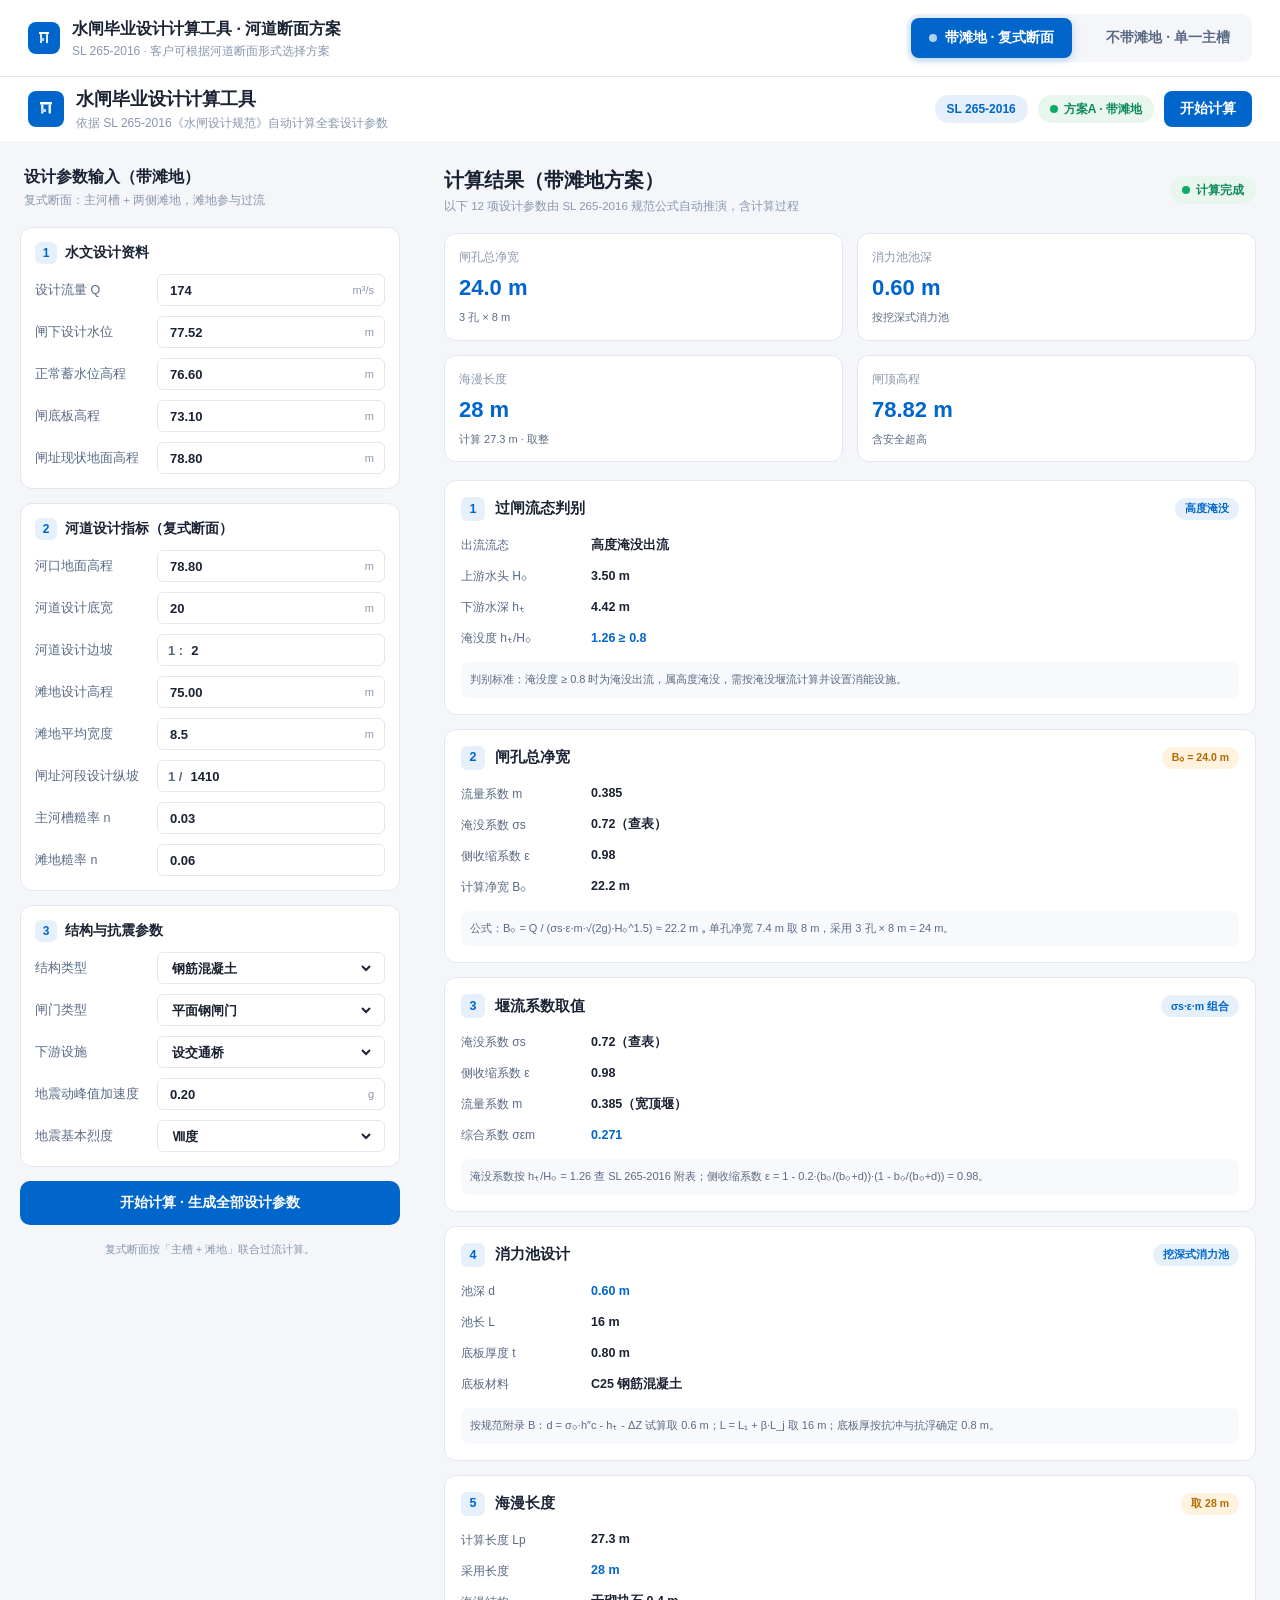
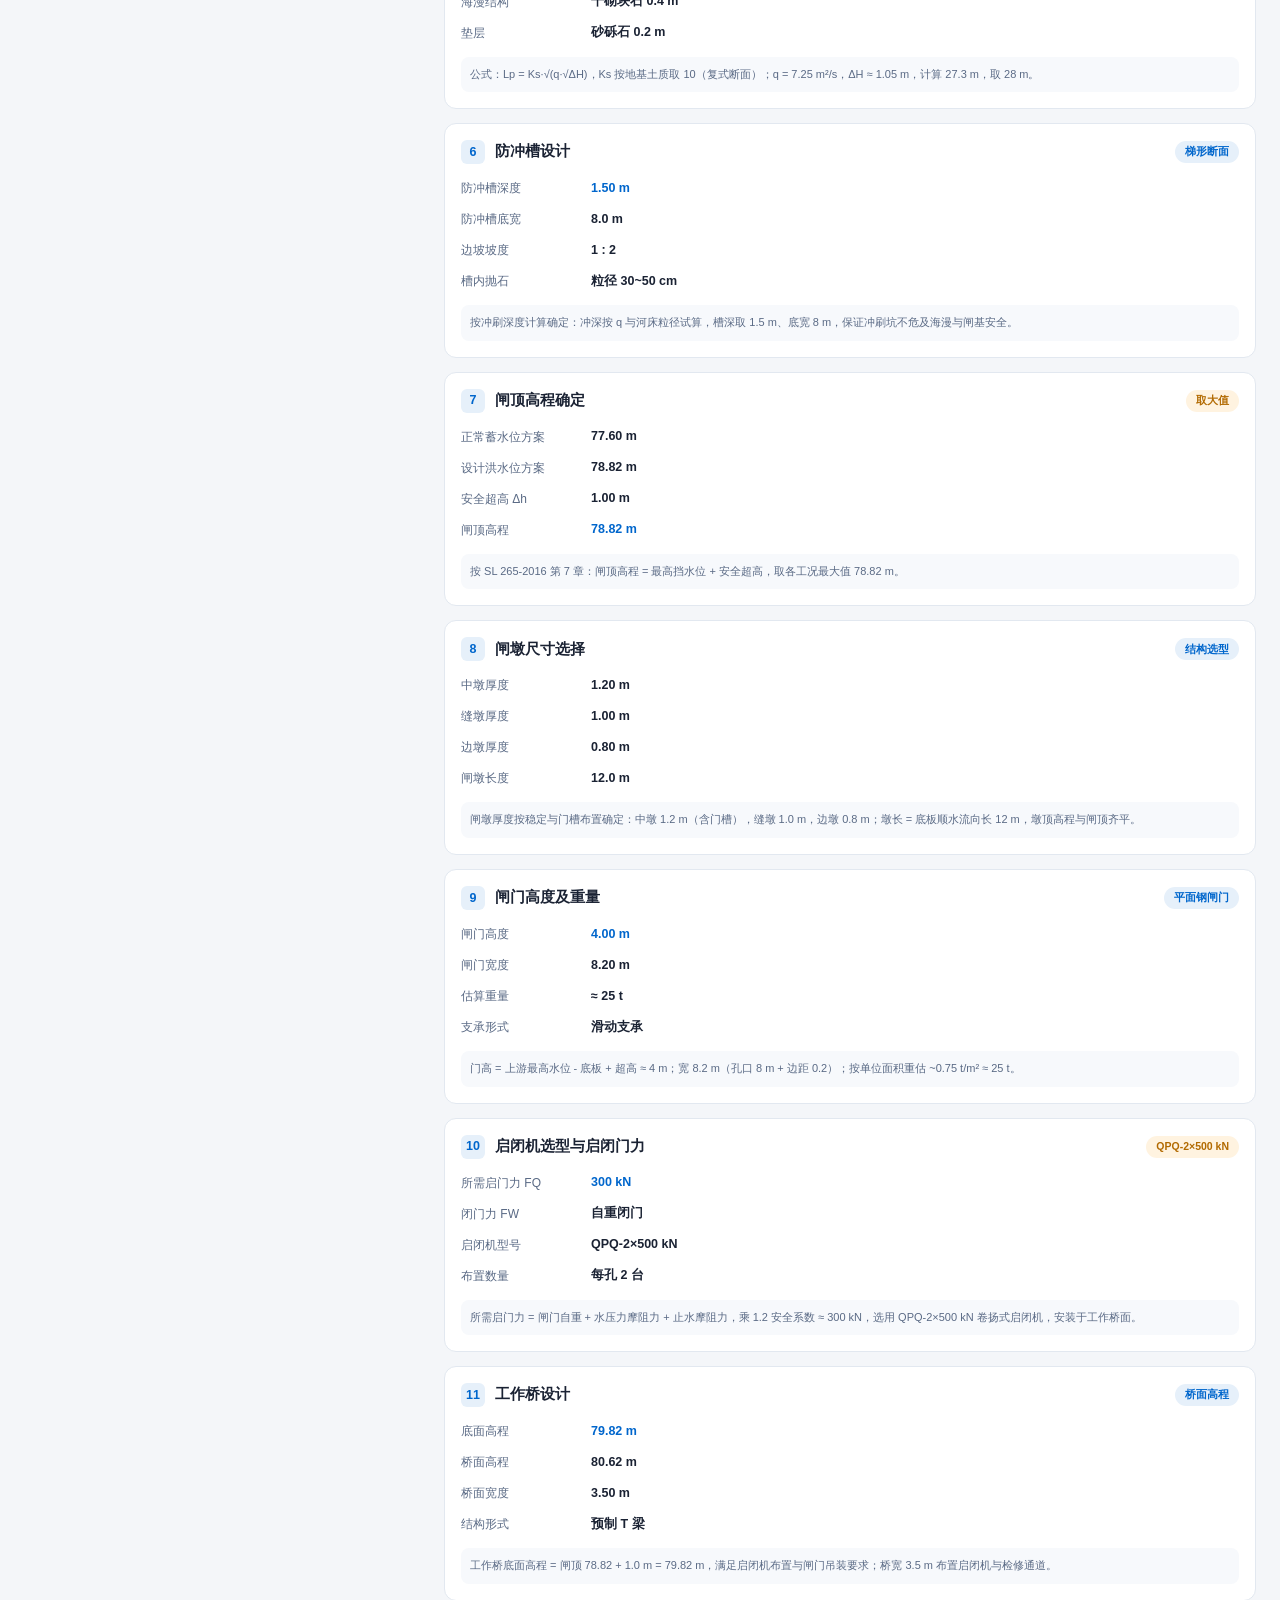
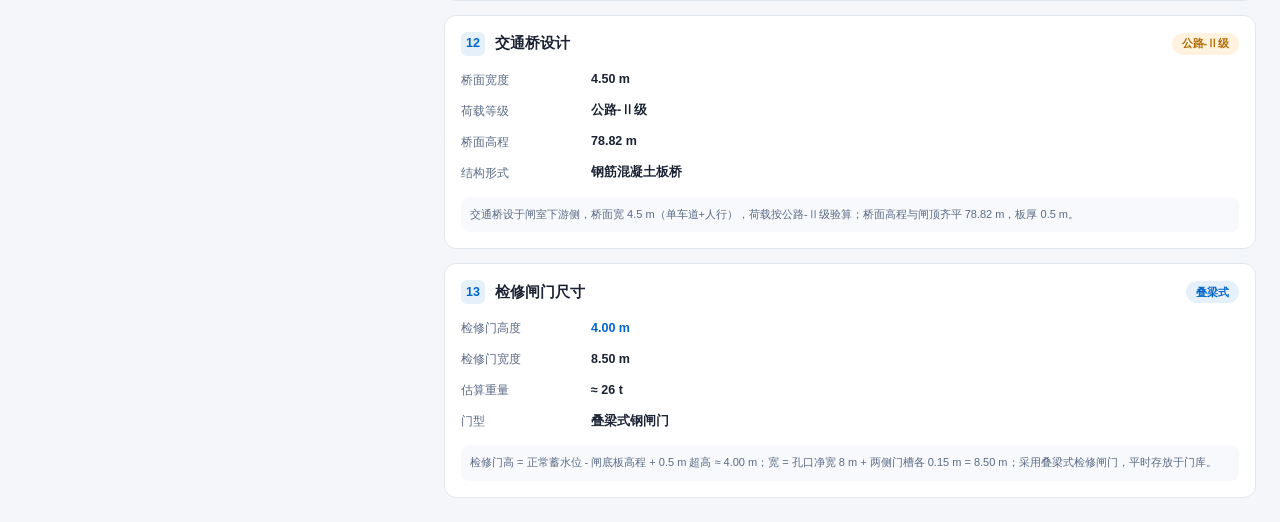
==== commit 7a495a04: "计算工具结果新增第13张卡片：检修闸门尺寸（高=正常蓄水位-底板+0.5，宽=孔口净宽+两侧门槽0.15，叠梁式）" ====
--- a/static/calc_tool.html
+++ b/static/calc_tool.html
@@ -397,6 +397,12 @@
   else if (FQ <= 800) { hoistModel = "QPQ-2×800 kN"; hoistN = 2; }
   else { hoistModel = "QPQ-2×1250 kN"; hoistN = 2; }
 
+  // 检修闸门尺寸：高度按正常蓄水位-底板+0.5 超高；宽度按孔口净宽 + 两侧门槽各 0.15 m
+  const hCheck = p.Hz - p.Hb + 0.5;
+  const hCheckAdopt = Math.ceil(hCheck * 2) / 2;
+  const wCheckAdopt = Math.round((bAdopt + 0.3) * 2) / 2;
+  const wCheckT = 0.75 * hCheckAdopt * wCheckAdopt;
+
   const Hwkb = HtAdopt + 1.0;
   const Hwks = Hwkb + 0.8;
 
@@ -410,6 +416,7 @@
     Ht1, Ht2, HtAdopt,
     tP, tF, tE, LPier,
     hGateAdopt, wGate, wGateT, FQ, hoistModel, hoistN,
+    hCheckAdopt, wCheckAdopt, wCheckT,
     Hwkb, Hwks, wwk: 3.5, wtk: 4.5, load: "公路-Ⅱ级", Htk: HtAdopt
   };
 }
@@ -489,7 +496,13 @@
         {k:"荷载等级", v:r.load},
         {k:"桥面高程", v:fmt(r.Htk,2)+" m", num:true},
         {k:"结构形式", v:"钢筋混凝土板桥"}],
-      note:`交通桥设于闸室下游侧，桥面宽 ${r.wtk} m（单车道+人行），荷载按公路-Ⅱ级验算；桥面高程与闸顶齐平 ${r.Htk.toFixed(2)} m，板厚 0.5 m。` }
+      note:`交通桥设于闸室下游侧，桥面宽 ${r.wtk} m（单车道+人行），荷载按公路-Ⅱ级验算；桥面高程与闸顶齐平 ${r.Htk.toFixed(2)} m，板厚 0.5 m。` },
+    { id:13, title:"检修闸门尺寸", tag:"叠梁式", tagType:"blue", rows:[
+        {k:"检修门高度", v:fmt(r.hCheckAdopt,2)+" m", hl:true, num:true},
+        {k:"检修门宽度", v:fmt(r.wCheckAdopt,2)+" m", num:true},
+        {k:"估算重量", v:"≈ "+Math.round(r.wCheckT)+" t", num:true},
+        {k:"门型", v:"叠梁式钢闸门"}],
+      note:`检修门高 = 正常蓄水位 - 闸底板高程 + 0.5 m 超高 ≈ ${r.hCheckAdopt.toFixed(2)} m；宽 = 孔口净宽 ${r.bAdopt} m + 两侧门槽各 0.15 m = ${r.wCheckAdopt.toFixed(2)} m；采用叠梁式检修闸门，平时存放于门库。` }
   ];
 }
 
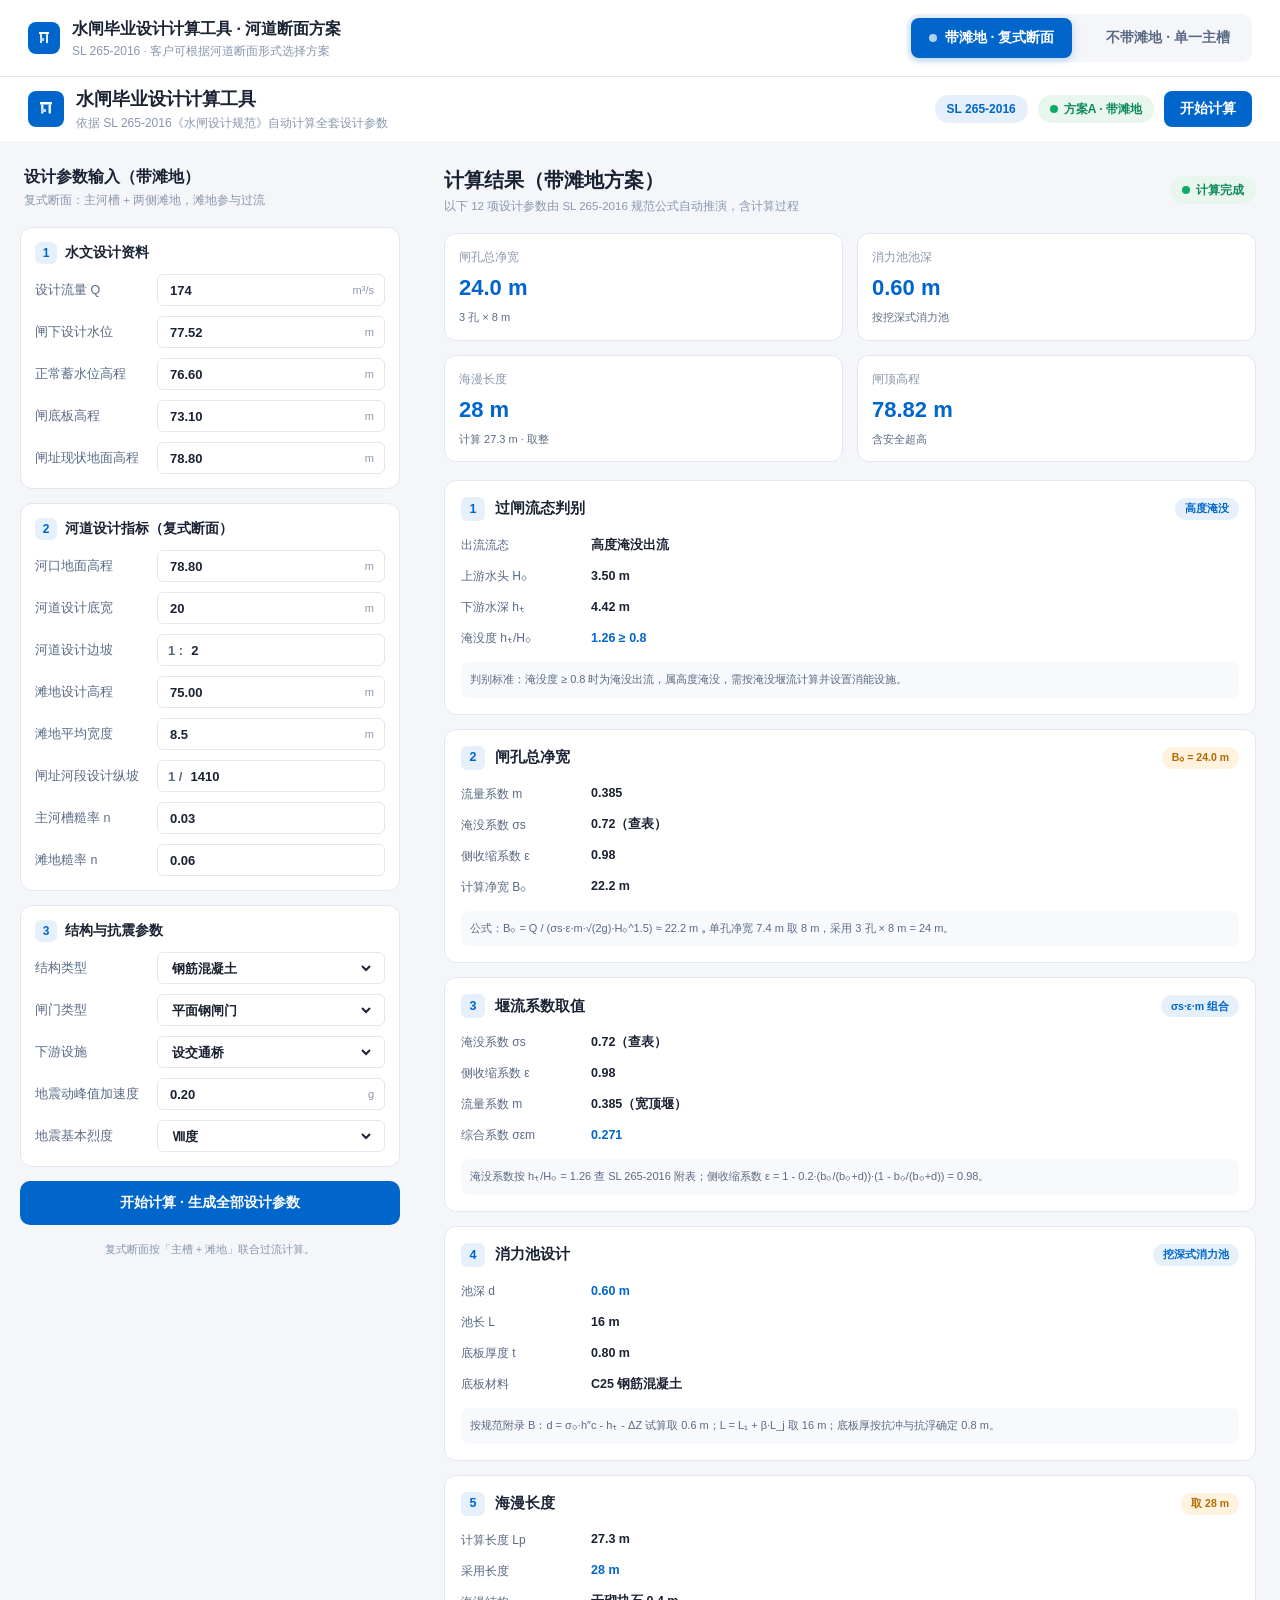
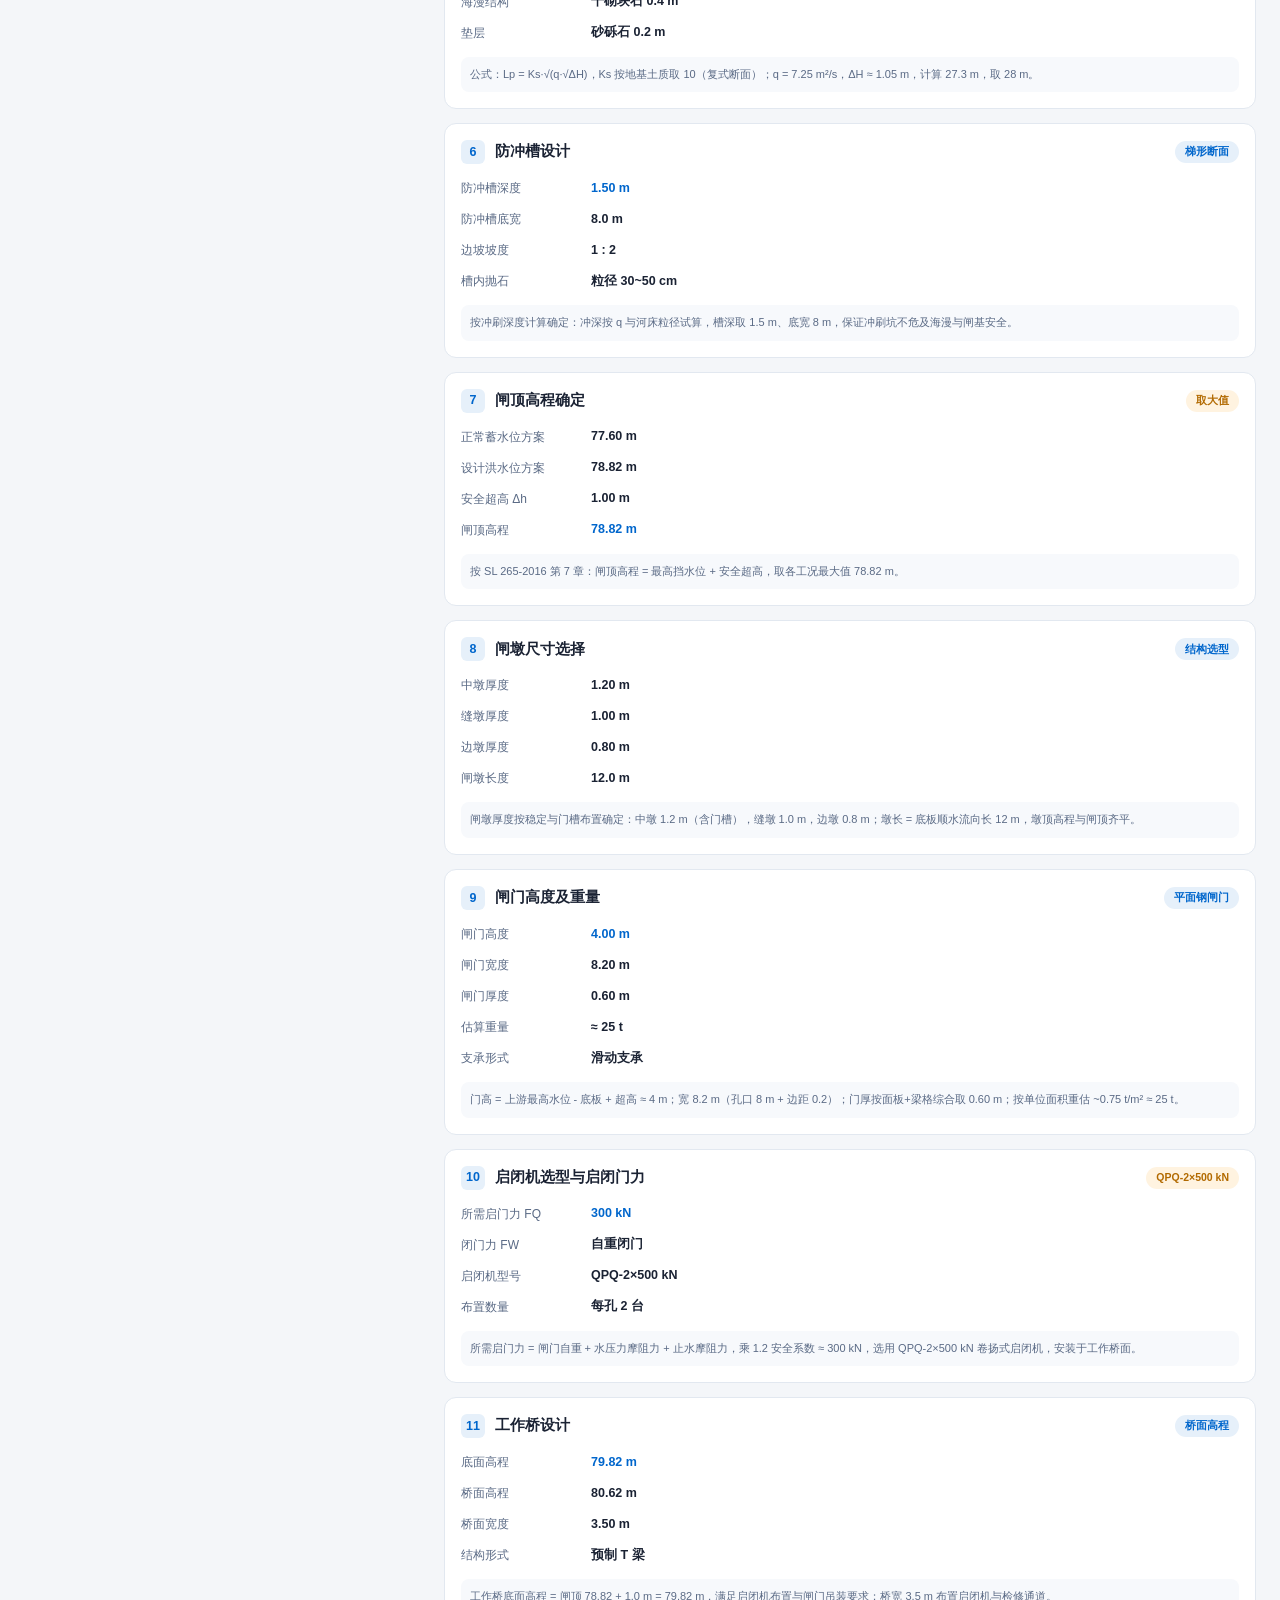
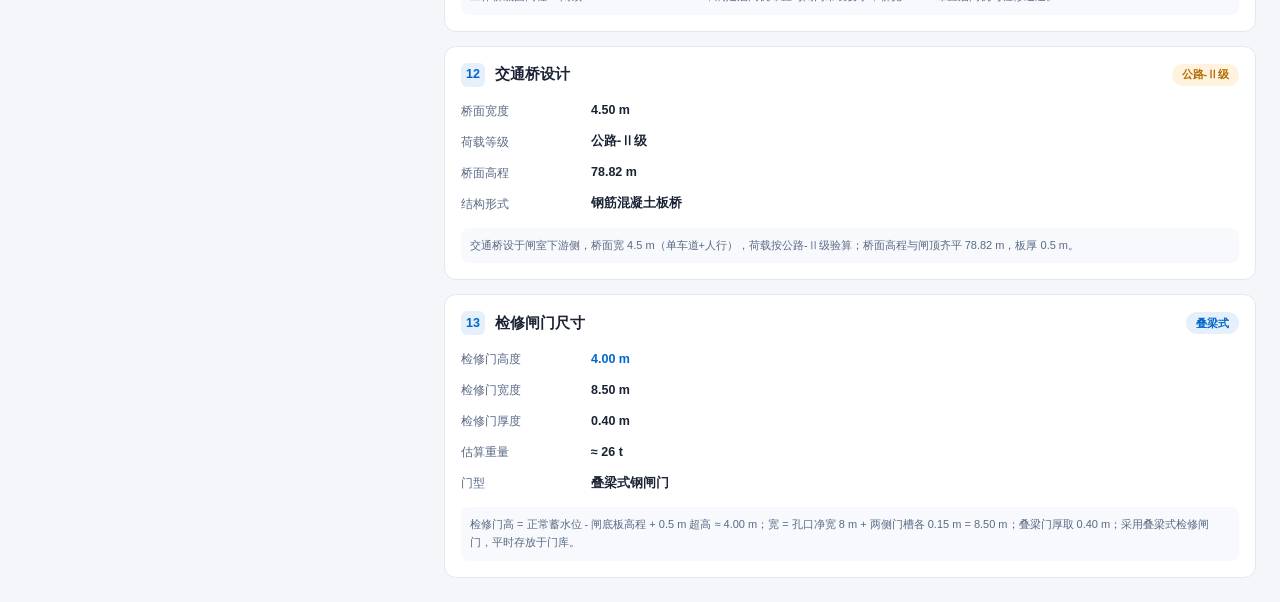
==== commit b9622a40: "计算工具闸门卡片加厚度（工作门0.6m/检修门0.4m）；工程图纸闸门字段 宽→厚" ====
--- a/static/calc_tool.html
+++ b/static/calc_tool.html
@@ -403,6 +403,10 @@
   const wCheckAdopt = Math.round((bAdopt + 0.3) * 2) / 2;
   const wCheckT = 0.75 * hCheckAdopt * wCheckAdopt;
 
+  // 闸门厚度：工作门为钢闸门（面板+梁格）取 0.6 m；检修门为叠梁式取 0.4 m
+  const tGate = 0.6;
+  const tCheck = 0.4;
+
   const Hwkb = HtAdopt + 1.0;
   const Hwks = Hwkb + 0.8;
 
@@ -416,7 +420,7 @@
     Ht1, Ht2, HtAdopt,
     tP, tF, tE, LPier,
     hGateAdopt, wGate, wGateT, FQ, hoistModel, hoistN,
-    hCheckAdopt, wCheckAdopt, wCheckT,
+    hCheckAdopt, wCheckAdopt, wCheckT, tGate, tCheck,
     Hwkb, Hwks, wwk: 3.5, wtk: 4.5, load: "公路-Ⅱ级", Htk: HtAdopt
   };
 }
@@ -476,9 +480,10 @@
     { id:9, title:"闸门高度及重量", tag:"平面钢闸门", tagType:"blue", rows:[
         {k:"闸门高度", v:fmt(r.hGateAdopt,2)+" m", hl:true, num:true},
         {k:"闸门宽度", v:fmt(r.wGate,2)+" m", num:true},
+        {k:"闸门厚度", v:fmt(r.tGate,2)+" m", num:true},
         {k:"估算重量", v:"≈ "+Math.round(r.wGateT)+" t", num:true},
         {k:"支承形式", v:"滑动支承"}],
-      note:`门高 = 上游最高水位 - 底板 + 超高 ≈ ${r.hGateAdopt} m；宽 ${r.wGate} m（孔口 ${r.bAdopt} m + 边距 0.2）；按单位面积重估 ~0.75 t/m² ≈ ${Math.round(r.wGateT)} t。` },
+      note:`门高 = 上游最高水位 - 底板 + 超高 ≈ ${r.hGateAdopt} m；宽 ${r.wGate} m（孔口 ${r.bAdopt} m + 边距 0.2）；门厚按面板+梁格综合取 ${r.tGate.toFixed(2)} m；按单位面积重估 ~0.75 t/m² ≈ ${Math.round(r.wGateT)} t。` },
     { id:10, title:"启闭机选型与启闭门力", tag:r.hoistModel, tagType:"amber", rows:[
         {k:"所需启门力 FQ", v:r.FQ+" kN", hl:true, num:true},
         {k:"闭门力 FW", v:"自重闭门"},
@@ -500,9 +505,10 @@
     { id:13, title:"检修闸门尺寸", tag:"叠梁式", tagType:"blue", rows:[
         {k:"检修门高度", v:fmt(r.hCheckAdopt,2)+" m", hl:true, num:true},
         {k:"检修门宽度", v:fmt(r.wCheckAdopt,2)+" m", num:true},
+        {k:"检修门厚度", v:fmt(r.tCheck,2)+" m", num:true},
         {k:"估算重量", v:"≈ "+Math.round(r.wCheckT)+" t", num:true},
         {k:"门型", v:"叠梁式钢闸门"}],
-      note:`检修门高 = 正常蓄水位 - 闸底板高程 + 0.5 m 超高 ≈ ${r.hCheckAdopt.toFixed(2)} m；宽 = 孔口净宽 ${r.bAdopt} m + 两侧门槽各 0.15 m = ${r.wCheckAdopt.toFixed(2)} m；采用叠梁式检修闸门，平时存放于门库。` }
+      note:`检修门高 = 正常蓄水位 - 闸底板高程 + 0.5 m 超高 ≈ ${r.hCheckAdopt.toFixed(2)} m；宽 = 孔口净宽 ${r.bAdopt} m + 两侧门槽各 0.15 m = ${r.wCheckAdopt.toFixed(2)} m；叠梁门厚取 ${r.tCheck.toFixed(2)} m；采用叠梁式检修闸门，平时存放于门库。` }
   ];
 }
 
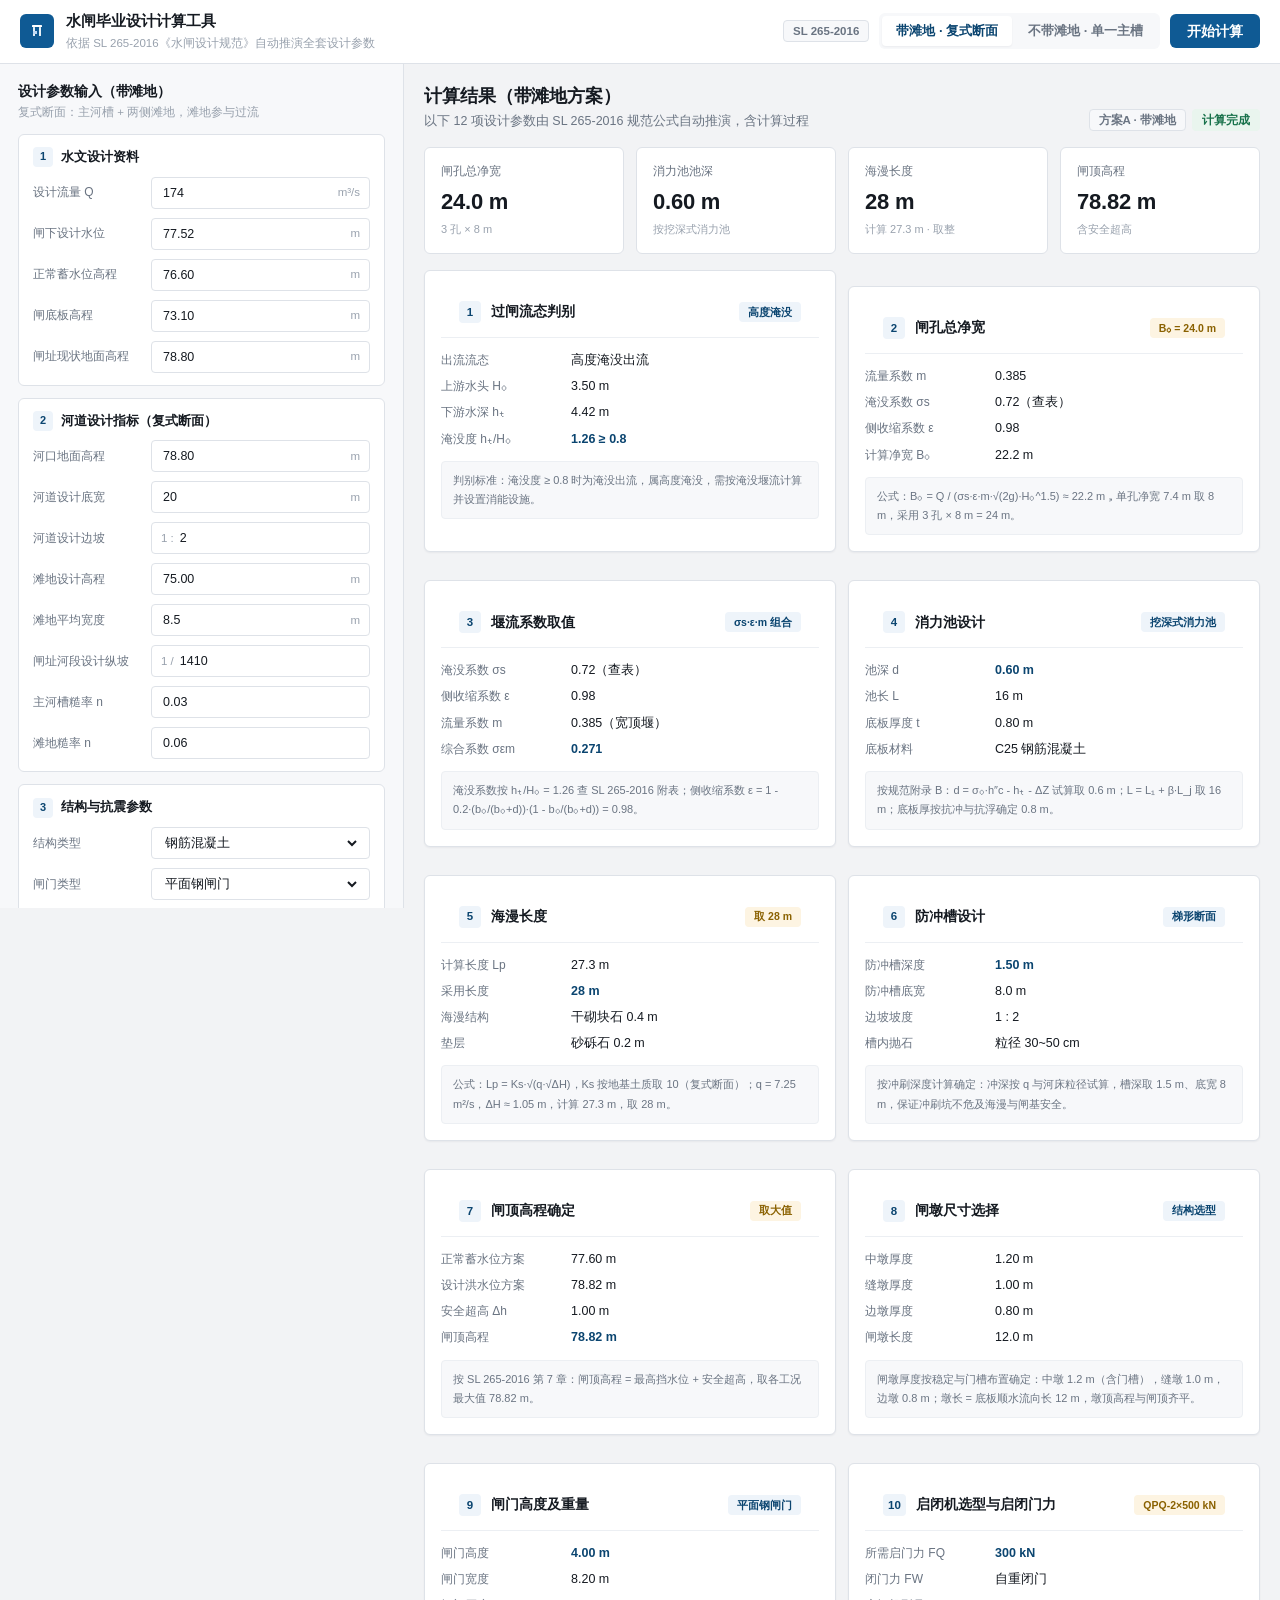
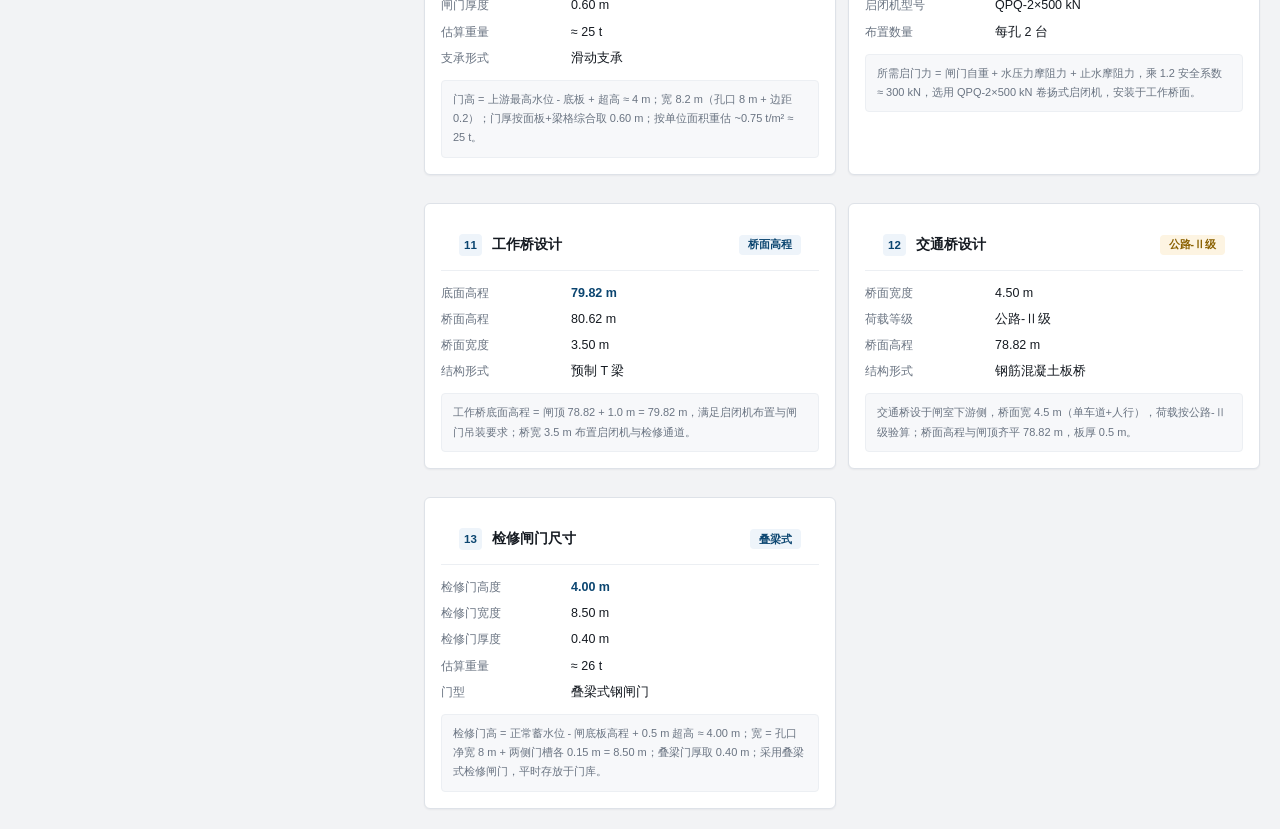
==== commit 8ea121a4: "前端全站视觉重做：建立公共视觉层，去掉AI味 新增 static/theme.css 作为统一视觉层：中性灰底 + 单一低饱和钢蓝强调色， 扁平化按钮（去渐变、去悬浮位移）、细边框小圆角（4/6/8p" ====
--- a/static/calc_tool.html
+++ b/static/calc_tool.html
@@ -4,263 +4,170 @@
 <meta charset="UTF-8" />
 <meta name="viewport" content="width=device-width, initial-scale=1.0" />
 <title>水闸毕业设计计算工具 · 带滩地 / 不带滩地 双方案 · SL 265-2016</title>
+<link rel="stylesheet" href="/static/theme.css">
 <style>
-:root {
-  --primary: #0066CC;
-  --primary-dark: #0052A3;
-  --primary-light: #E6F0FA;
-  --bg: #F4F6F9;
-  --card: #FFFFFF;
-  --text-primary: #1A2233;
-  --text-secondary: #5A6A85;
-  --text-tertiary: #8A97AD;
-  --border: #E2E8F0;
-  --success: #0FA968;
-  --success-bg: #E8F6EE;
-}
-* { box-sizing: border-box; }
-html, body {
-  margin: 0; padding: 0;
-  font-family: "Noto Sans SC", "Inter", -apple-system, BlinkMacSystemFont, "Segoe UI", sans-serif;
-  background: var(--bg); color: var(--text-primary); font-size: 14px; line-height: 1.5;
-  -webkit-font-smoothing: antialiased;
-}
-.num { font-family: "Inter", "SF Pro Display", sans-serif; font-feature-settings: "tnum"; }
-
-/* ============ 方案切换条 ============ */
-.switch-bar {
-  background: #fff; padding: 14px 28px;
-  border-bottom: 1px solid var(--border);
-  display: flex; align-items: center; justify-content: space-between;
-  position: sticky; top: 0; z-index: 10;
-}
-.switch-left { display: flex; align-items: center; gap: 12px; }
-.switch-logo {
-  width: 32px; height: 32px; border-radius: 8px;
-  background: var(--primary);
-  display: flex; align-items: center; justify-content: center;
-}
-.switch-title { font-size: 16px; font-weight: 700; color: var(--text-primary); }
-.switch-sub { font-size: 12px; color: var(--text-tertiary); margin-top: 1px; }
-.segmented {
-  display: flex; gap: 0; padding: 4px;
-  background: var(--bg); border-radius: 10px;
-}
-.seg-btn {
-  display: flex; align-items: center; gap: 8px;
-  padding: 0 18px; height: 40px;
-  border-radius: 8px; cursor: pointer;
-  font-size: 14px; font-weight: 600;
-  background: transparent; border: none;
-  color: var(--text-secondary);
-  transition: all .15s;
-}
-.seg-btn:hover { color: var(--text-primary); }
-.seg-btn.active {
-  background: var(--primary); color: #fff;
-  box-shadow: 0 2px 8px rgba(0,102,204,.25);
-}
-.seg-dot {
-  width: 8px; height: 8px; border-radius: 4px;
-  background: rgba(255,255,255,.7);
-}
-.seg-btn:not(.active) .seg-dot { background: transparent; }
-
-/* ============ Header ============ */
-.header {
-  display: flex; justify-content: space-between; align-items: center;
-  height: 64px; padding: 0 28px;
-  background: var(--card);
-}
-.brand { display: flex; align-items: center; gap: 12px; }
-.brand-logo {
-  width: 36px; height: 36px; border-radius: 8px;
-  background: var(--primary);
-  display: flex; align-items: center; justify-content: center;
-}
-.brand-title { font-size: 18px; font-weight: 700; color: var(--text-primary); }
-.brand-sub { font-size: 12px; color: var(--text-tertiary); margin-top: 1px; }
-.actions { display: flex; align-items: center; gap: 10px; }
-.badge {
-  height: 28px; padding: 0 12px; border-radius: 14px;
-  background: var(--primary-light); color: var(--primary);
-  font-size: 12px; font-weight: 600; display: flex; align-items: center;
-}
-.plan-pill {
-  display: flex; align-items: center; gap: 6px;
-  height: 28px; padding: 0 12px; border-radius: 14px;
-  background: var(--success-bg); color: #0F8A5A;
-  font-size: 12px; font-weight: 600;
-}
-.plan-pill .dot { width: 8px; height: 8px; border-radius: 4px; background: var(--success); }
-.btn-primary {
-  height: 36px; padding: 0 16px; border-radius: 8px; border: none; cursor: pointer;
-  background: var(--primary); color: #fff; font-size: 13.5px; font-weight: 600;
-  display: flex; align-items: center; gap: 6px;
-}
-.btn-primary:hover { background: var(--primary-dark); }
-.btn-big {
-  width: 100%; height: 44px; border-radius: 10px; border: none; cursor: pointer;
-  background: var(--primary); color: #fff; font-size: 14px; font-weight: 700;
-  display: flex; align-items: center; justify-content: center; gap: 6px;
-}
-.btn-big:hover { background: var(--primary-dark); }
-
-/* ============ Layout ============ */
-.body { display: flex; min-height: calc(100vh - 158px); }
+html, body { height: 100%; }
+body { background: var(--bg); }
+
+/* ================= 顶栏 ================= */
+.topbar {
+    position: sticky; top: 0; z-index: 10;
+    background: var(--surface); border-bottom: 1px solid var(--line);
+    display: flex; align-items: center; justify-content: space-between;
+    gap: 16px; flex-wrap: wrap; padding: 10px 20px;
+}
+.topbar-brand { display: flex; align-items: center; gap: 12px; min-width: 0; }
+.mark {
+    width: 34px; height: 34px; border-radius: var(--r-md); flex: none;
+    background: var(--brand);
+    display: flex; align-items: center; justify-content: center;
+}
+.topbar-title { font-size: 14.5px; font-weight: 600; color: var(--ink-1); }
+.topbar-sub { font-size: 11.5px; color: var(--ink-4); margin-top: 1px; }
+.topbar-right { display: flex; align-items: center; gap: 10px; flex-wrap: wrap; }
+
+/* ================= 双栏 ================= */
+.body { display: flex; align-items: flex-start; min-height: calc(100vh - 56px); }
 .sidebar {
-  width: 420px; flex-shrink: 0; padding: 20px;
-  display: flex; flex-direction: column; gap: 14px;
-  background: var(--bg);
+    width: 404px; flex: none;
+    padding: 18px; display: flex; flex-direction: column; gap: 12px;
+    background: var(--surface-2); border-right: 1px solid var(--line);
+    position: sticky; top: 56px; max-height: calc(100vh - 56px); overflow-y: auto;
 }
 .main {
-  flex: 1; padding: 24px; display: flex; flex-direction: column; gap: 18px;
-  min-width: 0;
-}
-.panel-title { display: flex; flex-direction: column; gap: 3px; padding: 4px; }
-.panel-title h2 { margin: 0; font-size: 16px; font-weight: 700; }
-.panel-title p { margin: 0; font-size: 11.5px; color: var(--text-tertiary); }
-
-/* ============ Group Card ============ */
+    flex: 1; min-width: 0; padding: 20px;
+    display: flex; flex-direction: column; gap: 16px;
+}
+.panel-title h2 { font-size: 14px; font-weight: 600; }
+.panel-title p { font-size: 11.5px; color: var(--ink-4); margin-top: 3px; }
+
+/* ================= 参数分组 ================= */
 .group {
-  background: var(--card); border: 1px solid var(--border); border-radius: 12px;
-  padding: 14px; display: flex; flex-direction: column; gap: 10px;
-  transition: opacity .2s;
+    background: var(--surface); border: 1px solid var(--line);
+    border-radius: var(--r-md); padding: 12px 14px;
+    display: flex; flex-direction: column; gap: 9px;
 }
 .group.hidden { display: none; }
 .group-head { display: flex; align-items: center; gap: 8px; }
 .group-num {
-  width: 22px; height: 22px; border-radius: 6px;
-  background: var(--primary-light); color: var(--primary);
-  font-size: 12px; font-weight: 700;
-  display: flex; align-items: center; justify-content: center;
-}
-.group-name { font-size: 13.5px; font-weight: 600; }
+    flex: none; min-width: 20px; height: 20px; padding: 0 5px;
+    border-radius: var(--r-sm);
+    background: var(--brand-wash); color: var(--brand-ink);
+    font-size: 11px; font-weight: 600;
+    display: flex; align-items: center; justify-content: center;
+}
+.group-name { font-size: 13px; font-weight: 600; color: var(--ink-1); }
 .row { display: flex; align-items: center; gap: 10px; }
 .row.hidden { display: none; }
-.row label { width: 112px; font-size: 12.5px; color: var(--text-secondary); }
-.input {
-  flex: 1; height: 32px; padding: 0 10px; border: 1px solid var(--border);
-  border-radius: 6px; background: #fff;
-  display: flex; align-items: center; justify-content: space-between;
-}
-.input input {
-  border: none; outline: none; width: 100%; font-size: 13px;
-  font-weight: 600; color: var(--text-primary); background: transparent;
-  font-family: "Inter", sans-serif;
-}
-.input select {
-  border: none; outline: none; width: 100%; font-size: 13px;
-  font-weight: 600; color: var(--text-primary); background: transparent;
-  font-family: "Inter", sans-serif; cursor: pointer;
-}
-.input .prefix { color: var(--text-secondary); font-weight: 600; font-size: 13px; margin-right: 6px; white-space: nowrap; }
-.input .unit { font-size: 11px; color: var(--text-tertiary); margin-left: 6px; }
-.hint { font-size: 11px; color: var(--text-tertiary); text-align: center; margin-top: 2px; }
-
-/* ============ Result Header ============ */
-.result-head { display: flex; justify-content: space-between; align-items: center; }
-.result-title h1 { margin: 0; font-size: 20px; font-weight: 700; }
-.result-title p { margin: 3px 0 0; font-size: 11.5px; color: var(--text-tertiary); }
-
-/* ============ KPI Row ============ */
-.kpi-row { display: flex; gap: 14px; }
+.row label { width: 108px; flex: none; font-size: 12px; color: var(--ink-3); }
+.ctl {
+    flex: 1; min-width: 0; height: 32px; padding: 0 9px;
+    display: flex; align-items: center; gap: 4px;
+    border: 1px solid var(--line); border-radius: var(--r-sm); background: var(--surface);
+    transition: border-color .15s, box-shadow .15s;
+}
+.ctl:focus-within { border-color: var(--brand); box-shadow: 0 0 0 3px rgba(15, 90, 148, .12); }
+.ctl input, .ctl select {
+    flex: 1; min-width: 0; width: 100%;
+    border: none; outline: none; background: transparent;
+    font-size: 12.5px; font-weight: 500; color: var(--ink-1);
+}
+.ctl input { font-variant-numeric: tabular-nums; }
+.ctl select { cursor: pointer; }
+.ctl .prefix, .ctl .unit { font-size: 11.5px; color: var(--ink-4); white-space: nowrap; }
+.hint { font-size: 11px; color: var(--ink-4); text-align: center; }
+
+/* ================= 结果区 ================= */
+.result-head {
+    display: flex; align-items: flex-end; justify-content: space-between;
+    gap: 14px; flex-wrap: wrap;
+}
+.result-title h1 { font-size: 18px; font-weight: 600; }
+.result-title p { font-size: 12.5px; color: var(--ink-3); margin-top: 3px; }
+.result-status { display: flex; gap: 6px; flex-wrap: wrap; }
+
+.kpi-row { display: grid; grid-template-columns: repeat(4, 1fr); gap: 12px; }
 .kpi {
- flex: 1; background: #fff; border: 1px solid var(--border);
- border-radius: 12px; padding: 14px; display: flex; flex-direction: column; gap: 5px;
-}
-.kpi-label { font-size: 12px; color: var(--text-tertiary); }
-.kpi-value { font-size: 22px; font-weight: 700; color: var(--primary); }
-.kpi-sub { font-size: 11px; color: var(--text-secondary); }
-
-/* ============ Cards Grid ============ */
-.grid { display: grid; grid-template-columns: 1fr 1fr; gap: 14px; }
+    background: var(--surface); border: 1px solid var(--line);
+    border-radius: var(--r-md); padding: 14px 16px;
+}
+.kpi-label { font-size: 11.5px; color: var(--ink-3); }
+.kpi-value {
+    font-size: 22px; font-weight: 600; color: var(--ink-1);
+    margin-top: 4px; letter-spacing: -.01em;
+    font-variant-numeric: tabular-nums;
+}
+.kpi-sub { font-size: 11px; color: var(--ink-4); margin-top: 2px; }
+
+.grid { display: grid; grid-template-columns: 1fr 1fr; gap: 12px; }
 .card {
-  background: #fff; border: 1px solid var(--border); border-radius: 12px;
-  padding: 16px; display: flex; flex-direction: column; gap: 12px;
+    background: var(--surface); border: 1px solid var(--line);
+    border-radius: var(--r-md); padding: 16px;
+    display: flex; flex-direction: column; gap: 12px;
 }
 .card-head { display: flex; align-items: center; gap: 10px; }
 .card-num {
-  width: 24px; height: 24px; border-radius: 6px;
-  background: var(--primary-light); color: var(--primary);
-  font-size: 12.5px; font-weight: 700;
-  display: flex; align-items: center; justify-content: center;
-}
-.card-title { font-size: 14.5px; font-weight: 600; flex: 1; }
+    flex: none; min-width: 22px; height: 22px; padding: 0 5px;
+    border-radius: var(--r-sm);
+    background: var(--brand-wash); color: var(--brand-ink);
+    font-size: 11.5px; font-weight: 600;
+    display: flex; align-items: center; justify-content: center;
+}
+.card-title { flex: 1; font-size: 13.5px; font-weight: 600; color: var(--ink-1); }
 .card-tag {
-  height: 22px; padding: 0 10px; border-radius: 11px;
-  background: var(--success-bg); color: #0F8A5A;
-  font-size: 10.5px; font-weight: 600;
-  display: flex; align-items: center;
-}
-.card-tag.amber { background: #FFF3E0; color: #B26A00; }
-.card-tag.blue { background: var(--primary-light); color: var(--primary); }
-.card-rows { display: flex; flex-direction: column; gap: 7px; }
-.dr { display: flex; align-items: center; height: 24px; }
-.dr .k { width: 130px; font-size: 12px; color: var(--text-secondary); }
-.dr .v { font-size: 12.5px; font-weight: 600; color: var(--text-primary); }
-.dr .v.num { font-family: "Inter", sans-serif; font-feature-settings: "tnum"; }
-.dr .v.hl { color: var(--primary); font-weight: 700; }
+    flex: none; height: 20px; padding: 0 8px; border-radius: var(--r-sm);
+    display: flex; align-items: center; gap: 4px;
+    font-size: 10.5px; font-weight: 600;
+    background: var(--surface-2); color: var(--ink-3); border: 1px solid var(--line);
+}
+.card-tag.blue { background: var(--brand-wash); color: var(--brand-ink); border-color: transparent; }
+.card-tag.amber { background: var(--warn-wash); color: var(--warn); border-color: transparent; }
+.card-tag.green { background: var(--ok-wash); color: var(--ok); border-color: transparent; }
+.card-rows { display: flex; flex-direction: column; gap: 6px; }
+.dr { display: flex; align-items: baseline; gap: 12px; }
+.dr .k { width: 118px; flex: none; font-size: 12px; color: var(--ink-3); }
+.dr .v { font-size: 12.5px; font-weight: 500; color: var(--ink-1); font-variant-numeric: tabular-nums; }
+.dr .v.hl { font-weight: 600; color: var(--brand-ink); }
 .formula {
-  background: #F7F9FC; border-radius: 8px; padding: 9px;
-  font-size: 11px; color: var(--text-secondary); line-height: 1.6;
-}
-
-@media (max-width: 1280px) {
-  .grid { grid-template-columns: 1fr; }
-  .kpi-row { flex-wrap: wrap; }
-  .kpi { min-width: calc(50% - 7px); }
+    background: var(--surface-2); border: 1px solid var(--line-soft);
+    border-radius: var(--r-sm); padding: 9px 11px;
+    font-size: 11px; color: var(--ink-3); line-height: 1.75;
+}
+
+@media (max-width: 1240px) {
+    .grid { grid-template-columns: 1fr; }
+    .kpi-row { grid-template-columns: repeat(2, 1fr); }
+}
+@media (max-width: 900px) {
+    .body { flex-direction: column; }
+    .sidebar {
+        width: 100%; position: static; max-height: none;
+        border-right: none; border-bottom: 1px solid var(--line);
+    }
+    .kpi-row { grid-template-columns: 1fr; }
+    .main { padding: 16px 12px; }
 }
 </style>
+
 </head>
 <body>
 
-<!-- 顶部方案切换条 -->
-<div class="switch-bar">
-  <div class="switch-left">
-    <div class="switch-logo">
-      <svg width="20" height="20" viewBox="0 0 20 20" fill="none">
-        <rect x="5" y="4" width="10" height="2" rx="0.5" fill="#fff"/>
-        <rect x="6" y="6" width="2" height="9" rx="0.5" fill="#fff" opacity="0.9"/>
-        <rect x="12" y="6" width="2" height="9" rx="0.5" fill="#fff" opacity="0.9"/>
-        <rect x="6" y="10" width="4" height="3" fill="#BFD9F5"/>
-      </svg>
-    </div>
+<!-- 顶栏：品牌 + 断面方案切换 + 计算 -->
+<header class="topbar">
+  <div class="topbar-brand">
+    <div class="mark"><svg width="20" height="20" viewBox="0 0 20 20" fill="none"><rect x="5" y="4" width="10" height="2" rx="0.5" fill="#fff"/><rect x="6" y="6" width="2" height="9" rx="0.5" fill="#fff" opacity="0.9"/><rect x="12" y="6" width="2" height="9" rx="0.5" fill="#fff" opacity="0.9"/><rect x="6" y="10" width="4" height="3" fill="#BFD9F5"/></svg></div>
     <div>
-      <div class="switch-title">水闸毕业设计计算工具 · 河道断面方案</div>
-      <div class="switch-sub">SL 265-2016 · 客户可根据河道断面形式选择方案</div>
+      <div class="topbar-title" id="brandTitle">水闸毕业设计计算工具</div>
+      <div class="topbar-sub">依据 SL 265-2016《水闸设计规范》自动推演全套设计参数</div>
     </div>
   </div>
-  <div class="segmented">
-    <button class="seg-btn active" data-plan="A">
-      <span class="seg-dot"></span>带滩地 · 复式断面
-    </button>
-    <button class="seg-btn" data-plan="B">
-      <span class="seg-dot"></span>不带滩地 · 单一主槽
-    </button>
-  </div>
-</div>
-
-<!-- 主体头部 -->
-<header class="header">
-  <div class="brand">
-    <div class="brand-logo">
-      <svg width="22" height="22" viewBox="0 0 22 22" fill="none">
-        <rect x="5" y="4" width="12" height="2.5" rx="0.6" fill="#fff"/>
-        <rect x="6" y="6.5" width="2.5" height="9" rx="0.5" fill="#fff" opacity="0.9"/>
-        <rect x="13.5" y="6.5" width="2.5" height="9" rx="0.5" fill="#fff" opacity="0.9"/>
-        <rect x="6" y="11" width="5" height="3" fill="#BFD9F5"/>
-      </svg>
-    </div>
-    <div>
-      <div class="brand-title" id="brandTitle">水闸毕业设计计算工具</div>
-      <div class="brand-sub">依据 SL 265-2016《水闸设计规范》自动计算全套设计参数</div>
-    </div>
-  </div>
-  <div class="actions">
-    <div class="badge">SL 265-2016</div>
-    <div class="plan-pill" id="planPill"><span class="dot"></span><span id="planPillText">方案A · 带滩地</span></div>
-    <button class="btn-primary" id="btnTopCalc">开始计算</button>
+  <div class="topbar-right">
+    <span class="tag">SL 265-2016</span>
+    <div class="seg">
+      <button class="seg-btn active" data-plan="A">带滩地 · 复式断面</button>
+      <button class="seg-btn" data-plan="B">不带滩地 · 单一主槽</button>
+    </div>
+    <button class="btn btn-primary" id="btnTopCalc">开始计算</button>
   </div>
 </header>
 
@@ -273,35 +180,35 @@
 
     <div class="group">
       <div class="group-head"><div class="group-num">1</div><div class="group-name">水文设计资料</div></div>
-      <div class="row"><label>设计流量 Q</label><div class="input"><input type="number" id="Q" value="174" step="any"><span class="unit">m³/s</span></div></div>
-      <div class="row"><label>闸下设计水位</label><div class="input"><input type="number" id="Hds" value="77.52" step="any"><span class="unit">m</span></div></div>
-      <div class="row"><label>正常蓄水位高程</label><div class="input"><input type="number" id="Hz" value="76.60" step="any"><span class="unit">m</span></div></div>
-      <div class="row"><label>闸底板高程</label><div class="input"><input type="number" id="Hb" value="73.10" step="any"><span class="unit">m</span></div></div>
-      <div class="row"><label>闸址现状地面高程</label><div class="input"><input type="number" id="Hgr" value="78.80" step="any"><span class="unit">m</span></div></div>
+      <div class="row"><label>设计流量 Q</label><div class="ctl"><input type="number" id="Q" value="174" step="any"><span class="unit">m³/s</span></div></div>
+      <div class="row"><label>闸下设计水位</label><div class="ctl"><input type="number" id="Hds" value="77.52" step="any"><span class="unit">m</span></div></div>
+      <div class="row"><label>正常蓄水位高程</label><div class="ctl"><input type="number" id="Hz" value="76.60" step="any"><span class="unit">m</span></div></div>
+      <div class="row"><label>闸底板高程</label><div class="ctl"><input type="number" id="Hb" value="73.10" step="any"><span class="unit">m</span></div></div>
+      <div class="row"><label>闸址现状地面高程</label><div class="ctl"><input type="number" id="Hgr" value="78.80" step="any"><span class="unit">m</span></div></div>
     </div>
 
     <div class="group" id="groupriver">
       <div class="group-head"><div class="group-num">2</div><div class="group-name" id="groupriverTitle">河道设计指标（复式断面）</div></div>
-      <div class="row"><label>河口地面高程</label><div class="input"><input type="number" id="Hhe" value="78.80" step="any"><span class="unit">m</span></div></div>
-      <div class="row"><label>河道设计底宽</label><div class="input"><input type="number" id="Bb" value="20" step="any"><span class="unit">m</span></div></div>
-      <div class="row"><label>河道设计边坡</label><div class="input"><span class="prefix">1 :</span><input type="number" id="Slope" value="2" min="0.5" max="10" step="0.5"></div></div>
-      <div class="row row-tand" id="rowHt"><label>滩地设计高程</label><div class="input"><input type="number" id="Ht" value="75.00" step="any"><span class="unit">m</span></div></div>
-      <div class="row row-tand" id="rowBt"><label>滩地平均宽度</label><div class="input"><input type="number" id="Bt" value="8.5" step="any"><span class="unit">m</span></div></div>
-      <div class="row"><label>闸址河段设计纵坡</label><div class="input"><span class="prefix">1 /</span><input type="number" id="iVal" value="1410" min="100" max="100000" step="10"></div></div>
-      <div class="row"><label>主河槽糙率 n</label><div class="input"><input type="number" id="n1" value="0.03" step="any"></div></div>
-      <div class="row row-tand" id="rown2"><label>滩地糙率 n</label><div class="input"><input type="number" id="n2" value="0.06" step="any"></div></div>
+      <div class="row"><label>河口地面高程</label><div class="ctl"><input type="number" id="Hhe" value="78.80" step="any"><span class="unit">m</span></div></div>
+      <div class="row"><label>河道设计底宽</label><div class="ctl"><input type="number" id="Bb" value="20" step="any"><span class="unit">m</span></div></div>
+      <div class="row"><label>河道设计边坡</label><div class="ctl"><span class="prefix">1 :</span><input type="number" id="Slope" value="2" min="0.5" max="10" step="0.5"></div></div>
+      <div class="row row-tand" id="rowHt"><label>滩地设计高程</label><div class="ctl"><input type="number" id="Ht" value="75.00" step="any"><span class="unit">m</span></div></div>
+      <div class="row row-tand" id="rowBt"><label>滩地平均宽度</label><div class="ctl"><input type="number" id="Bt" value="8.5" step="any"><span class="unit">m</span></div></div>
+      <div class="row"><label>闸址河段设计纵坡</label><div class="ctl"><span class="prefix">1 /</span><input type="number" id="iVal" value="1410" min="100" max="100000" step="10"></div></div>
+      <div class="row"><label>主河槽糙率 n</label><div class="ctl"><input type="number" id="n1" value="0.03" step="any"></div></div>
+      <div class="row row-tand" id="rown2"><label>滩地糙率 n</label><div class="ctl"><input type="number" id="n2" value="0.06" step="any"></div></div>
     </div>
 
     <div class="group">
       <div class="group-head"><div class="group-num">3</div><div class="group-name">结构与抗震参数</div></div>
-      <div class="row"><label>结构类型</label><div class="input"><select id="Mat"><option value="钢筋混凝土" selected>钢筋混凝土</option><option value="混凝土">混凝土</option><option value="砌石">砌石</option><option value="金属结构">金属结构</option><option value="其他">其他</option></select></div></div>
-      <div class="row"><label>闸门类型</label><div class="input"><select id="Gate"><option value="平面钢闸门" selected>平面钢闸门</option><option value="弧形钢闸门">弧形钢闸门</option><option value="铸铁闸门">铸铁闸门</option><option value="混凝土闸门">混凝土闸门</option><option value="其他">其他</option></select></div></div>
-      <div class="row"><label>下游设施</label><div class="input"><select id="Fac"><option value="设交通桥" selected>设交通桥</option><option value="无交通桥">无交通桥</option><option value="设检修桥">设检修桥</option><option value="其他">其他</option></select></div></div>
-      <div class="row"><label>地震动峰值加速度</label><div class="input"><input type="number" id="aP" value="0.20" step="any"><span class="unit">g</span></div></div>
-      <div class="row"><label>地震基本烈度</label><div class="input"><select id="Int"><option value="Ⅵ度">Ⅵ度</option><option value="Ⅶ度">Ⅶ度</option><option value="Ⅷ度" selected>Ⅷ度</option><option value="Ⅸ度">Ⅸ度</option></select></div></div>
-    </div>
-
-    <button class="btn-big" id="btnCalc">开始计算 · 生成全部设计参数</button>
+      <div class="row"><label>结构类型</label><div class="ctl"><select id="Mat"><option value="钢筋混凝土" selected>钢筋混凝土</option><option value="混凝土">混凝土</option><option value="砌石">砌石</option><option value="金属结构">金属结构</option><option value="其他">其他</option></select></div></div>
+      <div class="row"><label>闸门类型</label><div class="ctl"><select id="Gate"><option value="平面钢闸门" selected>平面钢闸门</option><option value="弧形钢闸门">弧形钢闸门</option><option value="铸铁闸门">铸铁闸门</option><option value="混凝土闸门">混凝土闸门</option><option value="其他">其他</option></select></div></div>
+      <div class="row"><label>下游设施</label><div class="ctl"><select id="Fac"><option value="设交通桥" selected>设交通桥</option><option value="无交通桥">无交通桥</option><option value="设检修桥">设检修桥</option><option value="其他">其他</option></select></div></div>
+      <div class="row"><label>地震动峰值加速度</label><div class="ctl"><input type="number" id="aP" value="0.20" step="any"><span class="unit">g</span></div></div>
+      <div class="row"><label>地震基本烈度</label><div class="ctl"><select id="Int"><option value="Ⅵ度">Ⅵ度</option><option value="Ⅶ度">Ⅶ度</option><option value="Ⅷ度" selected>Ⅷ度</option><option value="Ⅸ度">Ⅸ度</option></select></div></div>
+    </div>
+
+    <button class="btn btn-primary btn-lg" id="btnCalc" style="width:100%">开始计算 · 生成全部设计参数</button>
     <div class="hint" id="hintText">复式断面按「主槽 + 滩地」联合过流计算。</div>
   </aside>
 
@@ -311,7 +218,10 @@
         <h1 id="resultTitle">计算结果（带滩地方案）</h1>
         <p>以下 12 项设计参数由 SL 265-2016 规范公式自动推演，含计算过程</p>
       </div>
-      <div class="plan-pill"><span class="dot"></span><span id="statusText">计算完成</span></div>
+      <div class="result-status">
+        <span class="tag" id="planPillText">方案A · 带滩地</span>
+        <span class="tag tag-ok" id="statusText">计算完成</span>
+      </div>
     </div>
 
     <div class="kpi-row">
--- a/static/theme.css
+++ b/static/theme.css
@@ -0,0 +1,381 @@
+/* =========================================================
+   水闸设计系统 · 公共视觉层
+   中性灰底 + 单一低饱和钢蓝；扁平、细边框、小圆角
+   各页面只保留自己的布局样式，组件样式一律走这里
+   ========================================================= */
+
+:root {
+  /* 墨色阶 */
+  --ink-1: #151a21;   /* 标题 */
+  --ink-2: #3c4653;   /* 正文 */
+  --ink-3: #6a7482;   /* 次要说明 */
+  --ink-4: #98a1ad;   /* 占位符 / 禁用 */
+
+  /* 面与线 */
+  --line: #dee2e8;
+  --line-soft: #eceff3;
+  --bg: #f2f3f5;
+  --surface: #ffffff;
+  --surface-2: #f7f8fa;
+
+  /* 唯一强调色 */
+  --brand: #0f5a94;
+  --brand-ink: #0b4570;
+  --brand-wash: #eef4fa;
+
+  /* 语义色 */
+  --ok: #17714a;        --ok-wash: #e9f5ee;
+  --warn: #8a6100;      --warn-wash: #fdf4e2;
+  --danger: #a4262c;    --danger-wash: #fbeceb;
+
+  /* 深色顶栏 */
+  --bar: #171d24;
+  --bar-ink: #dfe4ea;
+  --bar-ink-2: #97a2af;
+
+  /* 圆角 / 阴影 */
+  --r-sm: 4px;
+  --r-md: 6px;
+  --r-lg: 8px;
+  --sh-1: 0 1px 2px rgba(16, 24, 40, .05);
+  --sh-2: 0 8px 28px rgba(16, 24, 40, .12);
+
+  --font: -apple-system, BlinkMacSystemFont, "Segoe UI", "PingFang SC",
+          "Hiragino Sans GB", "Microsoft YaHei", "Noto Sans SC", sans-serif;
+  --mono: ui-monospace, "SFMono-Regular", Menlo, Consolas, monospace;
+
+  --page-w: 1300px;   /* 页面内容宽度，各页面可覆盖 */
+}
+
+*, *::before, *::after { box-sizing: border-box; }
+
+body {
+  margin: 0;
+  font-family: var(--font);
+  font-size: 14px;
+  line-height: 1.6;
+  color: var(--ink-2);
+  background: var(--bg);
+  -webkit-font-smoothing: antialiased;
+  -moz-osx-font-smoothing: grayscale;
+}
+
+h1, h2, h3, h4 {
+  margin: 0;
+  color: var(--ink-1);
+  font-weight: 600;
+  line-height: 1.35;
+  letter-spacing: -.005em;
+}
+p { margin: 0; }
+a { color: var(--brand); text-decoration: none; }
+a:hover { text-decoration: underline; }
+img, svg { display: block; }
+input, select, textarea, button { font-family: inherit; }
+
+.num, .tabular { font-variant-numeric: tabular-nums; }
+
+:where(a, button, input, select, textarea, [tabindex]):focus-visible {
+  outline: 2px solid var(--brand);
+  outline-offset: 2px;
+  border-radius: var(--r-sm);
+}
+
+/* ---------- 深色顶栏 ---------- */
+.appbar { background: var(--bar); }
+.appbar-in {
+  max-width: var(--page-w);
+  margin: 0 auto;
+  padding: 0 20px;
+  height: 58px;
+  display: flex;
+  align-items: center;
+  gap: 14px;
+}
+.appbar-logo { width: 32px; height: 32px; border-radius: 7px; flex: none; }
+.appbar-text { flex: 1; min-width: 0; }
+.appbar-text h1 {
+  font-size: 15.5px; font-weight: 600; color: #fff;
+  white-space: nowrap; overflow: hidden; text-overflow: ellipsis;
+}
+.appbar-text p {
+  font-size: 11.5px; color: var(--bar-ink-2); margin-top: 1px;
+  white-space: nowrap; overflow: hidden; text-overflow: ellipsis;
+}
+.appbar-user { display: flex; align-items: center; gap: 2px; flex: none; font-size: 13px; }
+.appbar-user .me {
+  display: flex; align-items: center; gap: 6px;
+  color: var(--bar-ink-2); margin-right: 10px;
+}
+.appbar-user .me svg { width: 14px; height: 14px; }
+.appbar-user a {
+  color: var(--bar-ink); padding: 6px 10px; border-radius: var(--r-md);
+  font-weight: 500; transition: background-color .15s;
+}
+.appbar-user a:hover { background: rgba(255, 255, 255, .09); text-decoration: none; }
+.appbar-user a.out { margin-left: 6px; border: 1px solid rgba(255, 255, 255, .18); }
+.appbar-user a.out:hover { border-color: rgba(255, 255, 255, .34); }
+
+@media (max-width: 820px) {
+  .appbar-in { padding: 0 14px; height: 52px; }
+  .appbar-text p { display: none; }
+  .appbar-user .me span { display: none; }
+}
+
+/* ---------- 流程导航（页签条） ---------- */
+.flow-nav {
+  display: flex; gap: 2px; flex-wrap: wrap; align-items: center;
+  background: var(--surface);
+  border: 1px solid var(--line);
+  border-radius: var(--r-lg);
+  padding: 4px;
+  margin-bottom: 22px;
+  box-shadow: var(--sh-1);
+}
+.flow-nav a {
+  flex: 1; min-width: 118px;
+  display: flex; align-items: center; justify-content: center; gap: 7px;
+  padding: 9px 12px;
+  border-radius: var(--r-md);
+  font-size: 13.5px; font-weight: 600;
+  color: var(--ink-3);
+  transition: background-color .15s, color .15s;
+}
+.flow-nav a:hover { background: var(--surface-2); color: var(--ink-1); text-decoration: none; }
+.flow-nav a.active { background: var(--brand); color: #fff; }
+.flow-nav a svg { width: 15px; height: 15px; flex: none; }
+
+/* ---------- 按钮 ---------- */
+.btn {
+  display: inline-flex; align-items: center; justify-content: center; gap: 6px;
+  height: 34px; padding: 0 16px;
+  border: 1px solid transparent; border-radius: var(--r-md);
+  font-size: 13.5px; font-weight: 600; line-height: 1;
+  cursor: pointer; white-space: nowrap;
+  transition: background-color .15s, border-color .15s, color .15s;
+}
+.btn svg { width: 15px; height: 15px; flex: none; }
+a.btn:hover { text-decoration: none; }
+.btn:disabled { opacity: .5; cursor: not-allowed; }
+.btn-primary { background: var(--brand); color: #fff; }
+.btn-primary:hover:not(:disabled) { background: var(--brand-ink); }
+.btn-success { background: var(--ok); color: #fff; }
+.btn-success:hover:not(:disabled) { background: #125c3c; }
+.btn-secondary { background: var(--surface); color: var(--ink-2); border-color: var(--line); }
+.btn-secondary:hover:not(:disabled) { background: var(--surface-2); border-color: var(--ink-4); }
+.btn-danger { background: var(--danger); color: #fff; }
+.btn-danger:hover:not(:disabled) { background: #8c1f24; }
+.btn-sm { height: 28px; padding: 0 10px; font-size: 12.5px; }
+.btn-lg { height: 42px; padding: 0 26px; font-size: 14.5px; }
+
+/* ---------- 卡片 ---------- */
+.card {
+  background: var(--surface);
+  border: 1px solid var(--line);
+  border-radius: var(--r-lg);
+  box-shadow: var(--sh-1);
+}
+.card + .card { margin-top: 16px; }
+.card-head {
+  padding: 14px 18px;
+  border-bottom: 1px solid var(--line-soft);
+  display: flex; align-items: center; justify-content: space-between; gap: 12px;
+}
+.card-head h2 { font-size: 14.5px; }
+.card-head .card-sub { font-size: 12px; color: var(--ink-3); margin-top: 2px; }
+.card-body { padding: 18px; }
+
+/* ---------- 提示条 ---------- */
+.notice {
+  display: flex; gap: 9px;
+  padding: 10px 14px;
+  border-left: 3px solid var(--line);
+  border-radius: 0 var(--r-md) var(--r-md) 0;
+  background: var(--surface-2);
+  font-size: 13px;
+  color: var(--ink-2);
+}
+.notice b { color: var(--ink-1); }
+.notice svg { width: 15px; height: 15px; flex: none; margin-top: 3px; }
+.notice-info { background: var(--brand-wash); border-left-color: var(--brand); color: var(--brand-ink); }
+.notice-info b { color: var(--brand-ink); }
+.notice-warn { background: var(--warn-wash); border-left-color: #d29a1e; color: var(--warn); }
+.notice-warn b { color: var(--warn); }
+
+/* ---------- 徽标 / 标签 ---------- */
+.tag {
+  display: inline-flex; align-items: center; gap: 5px;
+  height: 22px; padding: 0 9px;
+  border-radius: var(--r-sm);
+  font-size: 11.5px; font-weight: 600;
+  background: var(--surface-2); color: var(--ink-3);
+  border: 1px solid var(--line);
+}
+.tag-ok { background: var(--ok-wash); color: var(--ok); border-color: transparent; }
+.tag-warn { background: var(--warn-wash); color: var(--warn); border-color: transparent; }
+.tag-danger { background: var(--danger-wash); color: var(--danger); border-color: transparent; }
+.tag-brand { background: var(--brand-wash); color: var(--brand-ink); border-color: transparent; }
+
+/* ---------- 表格 ---------- */
+.table { width: 100%; border-collapse: collapse; font-size: 13.5px; }
+.table th {
+  text-align: left; padding: 9px 12px;
+  font-size: 12px; font-weight: 600; color: var(--ink-3);
+  border-bottom: 1px solid var(--line);
+  background: var(--surface-2);
+}
+.table td { padding: 10px 12px; border-bottom: 1px solid var(--line-soft); color: var(--ink-2); }
+.table tr:last-child td { border-bottom: none; }
+.table tbody tr:hover td { background: var(--surface-2); }
+
+/* ---------- 输入 ---------- */
+.input {
+  width: 100%; height: 36px; padding: 0 12px;
+  border: 1px solid var(--line); border-radius: var(--r-md);
+  font-size: 13.5px; color: var(--ink-1); background: var(--surface);
+  transition: border-color .15s, box-shadow .15s;
+}
+.input::placeholder { color: var(--ink-4); }
+.input:focus {
+  outline: none; border-color: var(--brand);
+  box-shadow: 0 0 0 3px rgba(15, 90, 148, .12);
+}
+textarea.input { height: auto; padding: 9px 12px; resize: vertical; }
+select.input { cursor: pointer; }
+
+/* ---------- 空状态 / 加载 ---------- */
+.empty { text-align: center; padding: 54px 20px; color: var(--ink-4); font-size: 13.5px; }
+.empty svg { width: 30px; height: 30px; margin: 0 auto 12px; opacity: .5; }
+
+.spinner {
+  width: 34px; height: 34px;
+  border: 3px solid rgba(255, 255, 255, .22);
+  border-top-color: #fff;
+  border-radius: 50%;
+  animation: theme-spin .9s linear infinite;
+}
+@keyframes theme-spin { to { transform: rotate(360deg); } }
+
+/* ---------- 分段控件 ---------- */
+.seg { display: inline-flex; gap: 2px; padding: 3px; background: var(--surface-2); border-radius: var(--r-md); }
+.seg button {
+  height: 30px; padding: 0 14px;
+  border: none; border-radius: var(--r-sm);
+  background: transparent; color: var(--ink-3);
+  font-size: 13px; font-weight: 600; cursor: pointer;
+  transition: background-color .15s, color .15s;
+}
+.seg button:hover { color: var(--ink-1); }
+.seg button.active { background: var(--surface); color: var(--brand-ink); box-shadow: var(--sh-1); }
+
+/* ---------- 客服浮窗 ---------- */
+.cs-btn {
+  position: fixed; right: 22px; bottom: 22px; z-index: 999;
+  display: inline-flex; align-items: center; gap: 7px;
+  height: 42px; padding: 0 18px;
+  border: none; border-radius: 21px;
+  background: var(--bar); color: #fff;
+  font-size: 14px; font-weight: 600; cursor: pointer;
+  box-shadow: 0 6px 20px rgba(16, 24, 40, .28);
+}
+.cs-btn:hover { background: #232c36; }
+.cs-btn svg { width: 16px; height: 16px; }
+.cs-box {
+  position: fixed; right: 22px; bottom: 76px; z-index: 999;
+  width: 340px; max-width: calc(100vw - 44px);
+  background: var(--surface);
+  border: 1px solid var(--line);
+  border-radius: var(--r-lg);
+  box-shadow: var(--sh-2);
+  overflow: hidden;
+  display: flex; flex-direction: column;
+}
+.cs-head {
+  background: var(--bar); color: #fff;
+  padding: 12px 16px; font-size: 14px; font-weight: 600;
+  display: flex; justify-content: space-between; align-items: center;
+}
+.cs-close { cursor: pointer; font-size: 20px; line-height: 1; color: var(--bar-ink-2); }
+.cs-close:hover { color: #fff; }
+.cs-msg { height: 320px; overflow-y: auto; padding: 14px; background: var(--surface-2); }
+.cs-msg .item { margin-bottom: 10px; max-width: 84%; }
+.cs-msg .item.mine { margin-left: auto; }
+.cs-msg .item.theirs { margin-right: auto; }
+.cs-msg .item .bubble {
+  padding: 9px 12px; border-radius: var(--r-lg);
+  font-size: 13px; line-height: 1.6; word-break: break-word;
+}
+.cs-msg .item.mine .bubble { background: var(--brand); color: #fff; border-bottom-right-radius: 2px; }
+.cs-msg .item.theirs .bubble {
+  background: var(--surface); color: var(--ink-1);
+  border: 1px solid var(--line); border-bottom-left-radius: 2px;
+}
+.cs-msg .item .meta { font-size: 11px; color: var(--ink-4); margin-top: 4px; }
+.cs-input { display: flex; gap: 8px; padding: 10px; border-top: 1px solid var(--line-soft); background: var(--surface); }
+.cs-input input {
+  flex: 1; height: 34px; padding: 0 12px;
+  border: 1px solid var(--line); border-radius: var(--r-md);
+  font-size: 13.5px; outline: none;
+}
+.cs-input input:focus { border-color: var(--brand); box-shadow: 0 0 0 3px rgba(15, 90, 148, .12); }
+.cs-input button {
+  height: 34px; padding: 0 16px; border: none; border-radius: var(--r-md);
+  background: var(--brand); color: #fff; font-size: 13px; font-weight: 600; cursor: pointer;
+}
+.cs-input button:hover { background: var(--brand-ink); }
+.cs-input .cs-img {
+  flex: none; width: 34px; padding: 0;
+  display: flex; align-items: center; justify-content: center;
+  background: var(--surface-2); color: var(--ink-3);
+  border: 1px solid var(--line);
+}
+.cs-input .cs-img:hover { background: var(--line-soft); color: var(--ink-1); }
+.cs-input .cs-img svg { width: 16px; height: 16px; }
+.cs-msg img { max-width: 100%; border-radius: var(--r-md); }
+
+/* ---------- 付费弹窗 ---------- */
+.pay-mask {
+  position: fixed; inset: 0; z-index: 1000;
+  background: rgba(18, 24, 32, .5);
+  display: flex; align-items: center; justify-content: center; padding: 20px;
+}
+.pay-box {
+  background: var(--surface);
+  border-radius: var(--r-lg);
+  max-width: 420px; width: 100%;
+  padding: 24px 22px 20px;
+  box-shadow: var(--sh-2);
+  text-align: center;
+}
+.pay-title { font-size: 17px; font-weight: 600; color: var(--ink-1); margin-bottom: 6px; }
+.pay-price { font-size: 13px; color: var(--ink-3); margin-bottom: 18px; }
+.pay-qrs { display: flex; gap: 14px; justify-content: center; flex-wrap: wrap; }
+.pay-qr { flex: 1; min-width: 132px; max-width: 168px; }
+.pay-qr-label { font-size: 12px; color: var(--ink-3); margin-bottom: 6px; }
+.pay-qr img {
+  width: 148px; height: 148px; object-fit: contain;
+  border: 1px solid var(--line); border-radius: var(--r-md);
+  background: #fff; padding: 6px;
+}
+.pay-qr .noqr {
+  width: 148px; height: 148px;
+  border: 1px dashed var(--line); border-radius: var(--r-md);
+  display: flex; align-items: center; justify-content: center;
+  font-size: 12px; color: var(--ink-4); line-height: 1.6;
+}
+.pay-note {
+  font-size: 12.5px; color: var(--ink-2);
+  background: var(--surface-2);
+  border: 1px solid var(--line-soft);
+  border-radius: var(--r-md);
+  padding: 10px 12px; margin: 16px 0;
+  text-align: left; line-height: 1.7;
+}
+.pay-actions { display: flex; gap: 10px; justify-content: center; flex-wrap: wrap; }
+
+/* ---------- 页脚 ---------- */
+.page-foot { text-align: center; color: var(--ink-4); font-size: 12px; margin-top: 34px; }
+
+@media (prefers-reduced-motion: reduce) {
+  *, *::before, *::after { animation-duration: .01ms !important; transition-duration: .01ms !important; }
+}
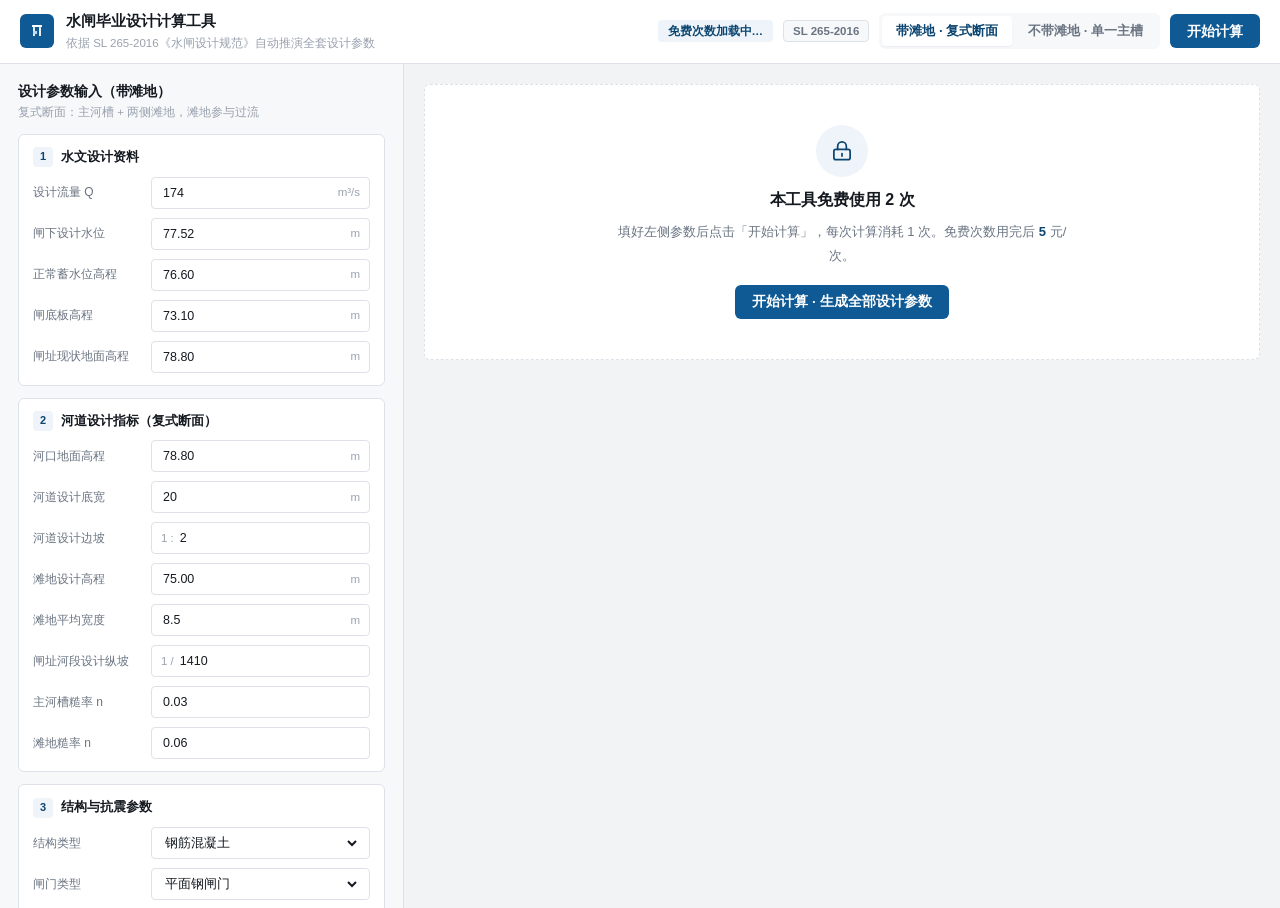
==== commit 3d8c15ee: "设计计算工具改为免费2次，用完后5元/次 - users 表新增 tool_quota 字段（默认2），settings 新增 tool_price - 新增 POST /tool/use 扣次接口，" ====
--- a/static/calc_tool.html
+++ b/static/calc_tool.html
@@ -134,6 +134,25 @@
     font-size: 11px; color: var(--ink-3); line-height: 1.75;
 }
 
+/* ================= 未计算占位 / 付费门禁 ================= */
+.result-wrap { display: flex; flex-direction: column; gap: 16px; }
+.lock-hint {
+    background: var(--surface); border: 1px dashed var(--line);
+    border-radius: var(--r-md); padding: 40px 24px;
+    display: flex; flex-direction: column; align-items: center; gap: 10px;
+    text-align: center;
+}
+.lock-hint-icon {
+    width: 52px; height: 52px; border-radius: 50%;
+    background: var(--brand-wash); color: var(--brand-ink);
+    display: flex; align-items: center; justify-content: center;
+    margin-bottom: 2px;
+}
+.lock-hint h3 { font-size: 16px; font-weight: 600; color: var(--ink-1); }
+.lock-hint p { font-size: 13px; color: var(--ink-3); line-height: 1.8; max-width: 460px; }
+.lock-hint p b { color: var(--brand-ink); font-weight: 600; }
+.lock-hint-btns { display: flex; gap: 10px; flex-wrap: wrap; justify-content: center; margin-top: 8px; }
+
 @media (max-width: 1240px) {
     .grid { grid-template-columns: 1fr; }
     .kpi-row { grid-template-columns: repeat(2, 1fr); }
@@ -162,6 +181,7 @@
     </div>
   </div>
   <div class="topbar-right">
+    <span class="tag tag-brand" id="toolQuotaTag">免费次数加载中…</span>
     <span class="tag">SL 265-2016</span>
     <div class="seg">
       <button class="seg-btn active" data-plan="A">带滩地 · 复式断面</button>
@@ -213,6 +233,18 @@
   </aside>
 
   <main class="main">
+    <!-- 未计算时的占位（免费次数用完后需付费开通） -->
+    <div class="lock-hint" id="lockHint">
+      <div class="lock-hint-icon"><svg width="26" height="26" viewBox="0 0 24 24" fill="none" stroke="currentColor" stroke-width="1.6" stroke-linecap="round" stroke-linejoin="round"><rect x="4.5" y="10.5" width="15" height="9.5" rx="1.8"/><path d="M8 10.5V7.6a4 4 0 0 1 8 0v2.9"/><path d="M12 14.3v2.4"/></svg></div>
+      <h3 id="lockTitle">本工具免费使用 2 次</h3>
+      <p id="lockDesc">填好左侧参数后点击「开始计算」，每次计算消耗 1 次。免费次数用完后 <b id="lockPrice">5</b> 元/次。</p>
+      <div class="lock-hint-btns">
+        <button class="btn btn-primary" id="btnLockCalc">开始计算 · 生成全部设计参数</button>
+        <button class="btn btn-secondary" id="btnLockPay" style="display:none;">立即付费开通</button>
+      </div>
+    </div>
+
+    <div class="result-wrap" id="resultBody" style="display:none;">
     <div class="result-head">
       <div class="result-title">
         <h1 id="resultTitle">计算结果（带滩地方案）</h1>
@@ -232,7 +264,41 @@
     </div>
 
     <div class="grid" id="grid"></div>
+    </div>
   </main>
+</div>
+
+<!-- 付费弹窗（计算工具） -->
+<div class="pay-mask" id="payMask" style="display:none;" onclick="if(event.target===this)closePay()">
+  <div class="pay-box">
+    <div class="pay-title">免费次数已用完，请付费开通</div>
+    <div class="pay-price" id="payPrice"></div>
+    <div class="pay-qrs">
+      <div class="pay-qr">
+        <div class="pay-qr-label">微信支付</div>
+        <img id="payWechat" alt="微信收款码" style="display:none;">
+        <div class="noqr" id="payWechatNo" style="display:none;">未上传收款码<br>请联系管理员</div>
+      </div>
+      <div class="pay-qr">
+        <div class="pay-qr-label">支付宝</div>
+        <img id="payAlipay" alt="支付宝收款码" style="display:none;">
+        <div class="noqr" id="payAlipayNo" style="display:none;">未上传收款码<br>请联系管理员</div>
+      </div>
+    </div>
+    <div class="pay-note" id="payNote"></div>
+    <div id="payReq" style="display:none;margin-top:10px;">
+      <div style="font-size:12.5px;color:var(--ink-3);margin-bottom:8px;text-align:left;">填写付款信息，提交后管理员会核对并开通次数：</div>
+      <div style="display:flex;gap:8px;flex-wrap:wrap;">
+        <input type="text" id="payAmt" class="input" placeholder="付款金额（元）" style="flex:1;min-width:100px;">
+        <input type="text" id="payNoteTxt" class="input" placeholder="备注（付款昵称/单号）" style="flex:1.5;min-width:130px;">
+        <button class="btn btn-success" onclick="submitPayReq()">提交申请</button>
+      </div>
+    </div>
+    <div class="pay-actions">
+      <button class="btn btn-primary" onclick="showPayReq()">我已支付，提交充值申请</button>
+      <button class="btn btn-secondary" onclick="closePay()">关闭</button>
+    </div>
+  </div>
 </div>
 
 <script>
@@ -451,18 +517,172 @@
   }).join('');
 }
 
-function run() {
-  const p = {
+/* ============================================================
+   次数门禁：新用户免费 2 次，用完 5 元/次
+   每次点「开始计算」扣 1 次；切换断面方案是同一份计算的视图切换，不重复扣次
+   ============================================================ */
+var _quota = -1;      // -1 = 尚未加载
+var _pay = {};
+var _busy = false;
+var _hasResult = false;
+
+function _notifyParent() {
+  try {
+    if (window.parent && window.parent !== window) {
+      window.parent.postMessage(
+        { type: 'tool-quota', quota: _quota, price: _pay.tool_price || '5' },
+        location.origin
+      );
+    }
+  } catch (e) {}
+}
+
+function paintQuota() {
+  var price = _pay.tool_price || '5';
+  var tag = document.getElementById('toolQuotaTag');
+  var lt = document.getElementById('lockTitle');
+  var ld = document.getElementById('lockDesc');
+  var bp = document.getElementById('btnLockPay');
+  var lp = document.getElementById('lockPrice');
+
+  if (_quota < 0) {
+    if (tag) { tag.className = 'tag'; tag.textContent = '免费次数加载中…'; }
+  } else if (_quota > 0) {
+    if (tag) { tag.className = 'tag tag-brand'; tag.textContent = '免费剩余 ' + _quota + ' 次'; }
+    if (lt) lt.textContent = '本工具免费使用 ' + _quota + ' 次';
+    if (ld) ld.innerHTML = '填好左侧参数后点击「开始计算」，每次计算消耗 1 次。免费次数用完后 ' +
+      '<b id="lockPrice">' + price + '</b> 元/次。';
+    if (bp) bp.style.display = 'none';
+  } else {
+    if (tag) { tag.className = 'tag tag-warn'; tag.textContent = price + ' 元/次'; }
+    if (lt) lt.textContent = '免费次数已用完';
+    if (ld) ld.innerHTML = '继续使用需付费开通，<b id="lockPrice">' + price +
+      '</b> 元/次。付款后请联系管理员为你开通次数。';
+    if (bp) bp.style.display = '';
+  }
+  if (lp) lp.textContent = price;
+  _notifyParent();
+}
+
+function loadQuota() {
+  return fetch('/api/me', { cache: 'no-store' })
+    .then(function (r) { return r.ok ? r.json() : null; })
+    .then(function (d) {
+      if (!d) return;
+      _quota = (typeof d.tool_quota === 'number') ? d.tool_quota : 0;
+      _pay = d.pay || {};
+      paintQuota();
+    })
+    .catch(function () {});
+}
+
+function showLock(title) {
+  var rb = document.getElementById('resultBody');
+  if (rb) rb.style.display = 'none';
+  var lh = document.getElementById('lockHint');
+  if (lh) lh.style.display = '';
+  if (title) {
+    var lt = document.getElementById('lockTitle');
+    if (lt) lt.textContent = title;
+  }
+}
+
+function showResult() {
+  document.getElementById('lockHint').style.display = 'none';
+  document.getElementById('resultBody').style.display = 'flex';
+  _hasResult = true;
+}
+
+function readParams() {
+  return {
     Q: num('Q'), Hds: num('Hds'), Hz: num('Hz'), Hb: num('Hb'), Hgr: num('Hgr'),
     Hhe: num('Hhe'), Bb: num('Bb'), Ht: num('Ht'), Bt: num('Bt'),
     aP: num('aP')
   };
+}
+
+function checkParams(p) {
   if (p.Q <= 0 || p.Hb >= p.Hz) {
     alert("请检查参数：设计流量 Q > 0，闸底板高程 < 正常蓄水位。");
-    return;
+    return false;
   }
-  const r = calc(p, CURRENT_PLAN);
-  render(r);
+  return true;
+}
+
+function run() {
+  var p = readParams();
+  if (!checkParams(p)) return;
+  render(calc(p, CURRENT_PLAN));
+  showResult();
+}
+
+/* 点「开始计算」：先校验参数 → 扣 1 次 → 出结果；次数不足弹付费窗 */
+function gatedRun() {
+  if (_busy) return;
+  if (!checkParams(readParams())) return;
+  _busy = true;
+  fetch('/tool/use', { method: 'POST', headers: { 'Content-Type': 'application/json' } })
+    .then(function (r) {
+      return r.json().catch(function () { return {}; })
+        .then(function (d) { return { ok: r.ok, d: d || {} }; });
+    })
+    .then(function (res) {
+      var d = res.d;
+      if (!res.ok || !d.ok) {
+        if (d.pay) _pay = d.pay;
+        _quota = 0;
+        paintQuota();
+        showLock('免费次数已用完');
+        showPay();
+        return;
+      }
+      if (typeof d.tool_quota === 'number') _quota = d.tool_quota;
+      if (d.pay) _pay = d.pay;
+      paintQuota();
+      run();
+    })
+    .catch(function () { alert('网络异常，请稍后重试'); })
+    .then(function () { _busy = false; });
+}
+
+/* ===== 付费弹窗 ===== */
+function showPay() {
+  var pay = _pay || {};
+  // 嵌在外层 /tool 页面里时，交给外层整页弹出（避免 iframe 内 fixed 定位跑出可视区）
+  try {
+    if (window.parent && window.parent !== window) {
+      window.parent.postMessage({ type: 'tool-pay', pay: pay }, location.origin);
+      return;
+    }
+  } catch (e) {}
+  document.getElementById('payPrice').textContent =
+    '计算工具：' + (pay.tool_price || '5') + ' 元/次';
+  [['payWechat', 'payWechatNo', pay.wechat_qr], ['payAlipay', 'payAlipayNo', pay.alipay_qr]]
+    .forEach(function (p) {
+      var img = document.getElementById(p[0]), no = document.getElementById(p[1]);
+      if (p[2]) { img.src = p[2] + '?t=' + Date.now(); img.style.display = ''; no.style.display = 'none'; }
+      else { img.style.display = 'none'; no.style.display = 'flex'; }
+    });
+  document.getElementById('payNote').textContent =
+    pay.pay_note || '扫码支付后请联系管理员开通次数。';
+  document.getElementById('payMask').style.display = 'flex';
+}
+function closePay() { document.getElementById('payMask').style.display = 'none'; }
+function showPayReq() { document.getElementById('payReq').style.display = 'block'; }
+function submitPayReq() {
+  var amount = document.getElementById('payAmt').value.trim();
+  var note = document.getElementById('payNoteTxt').value.trim();
+  if (!amount) { alert('请填写付款金额'); return; }
+  fetch('/api/pay/request', {
+    method: 'POST', headers: { 'Content-Type': 'application/json' },
+    body: JSON.stringify({ amount: amount, note: note })
+  })
+    .then(function (r) { return r.json(); })
+    .then(function (d) {
+      if (d.ok) { alert(d.msg || '充值申请已提交！请耐心等待管理员确认开通。'); closePay(); }
+      else alert(d.error || '提交失败');
+    })
+    .catch(function () { alert('提交失败，请稍后重试'); });
 }
 
 function switchPlan(plan) {
@@ -493,16 +713,22 @@
     document.getElementById('planPillText').textContent = "方案B · 不带滩地";
     document.getElementById('hintText').textContent = "单一主槽断面按梯形断面均匀流过流计算，主槽糙率为主要参数。";
   }
-  run();
+  // 已出结果：切换方案即时重算（同一份计算，不重复扣次）
+  if (_hasResult && checkParams(readParams())) {
+    render(calc(readParams(), CURRENT_PLAN));
+  }
 }
 
 document.querySelectorAll('.seg-btn').forEach(b => {
   b.addEventListener('click', () => switchPlan(b.dataset.plan));
 });
-document.getElementById('btnCalc').addEventListener('click', run);
-document.getElementById('btnTopCalc').addEventListener('click', run);
-
-run();
+document.getElementById('btnCalc').addEventListener('click', gatedRun);
+document.getElementById('btnTopCalc').addEventListener('click', gatedRun);
+document.getElementById('btnLockCalc').addEventListener('click', gatedRun);
+document.getElementById('btnLockPay').addEventListener('click', showPay);
+
+// 进页面先取剩余次数（不自动计算，点「开始计算」才扣次）
+loadQuota();
 </script>
 </body>
 </html>
--- a/static/theme.css
+++ b/static/theme.css
@@ -44,7 +44,8 @@
           "Hiragino Sans GB", "Microsoft YaHei", "Noto Sans SC", sans-serif;
   --mono: ui-monospace, "SFMono-Regular", Menlo, Consolas, monospace;
 
-  --page-w: 1300px;   /* 页面内容宽度，各页面可覆盖 */
+  --page-w: 1320px;   /* 页面内容宽度，各页面可覆盖 */
+  --bar-h: 60px;      /* 顶栏高度，sticky 偏移用 */
 }
 
 *, *::before, *::after { box-sizing: border-box; }
@@ -82,32 +83,45 @@
 }
 
 /* ---------- 深色顶栏 ---------- */
-.appbar { background: var(--bar); }
+.appbar {
+  background: var(--bar);
+  position: sticky; top: 0; z-index: 70;
+}
 .appbar-in {
   max-width: var(--page-w);
   margin: 0 auto;
   padding: 0 20px;
-  height: 58px;
+  height: var(--bar-h);
   display: flex;
   align-items: center;
-  gap: 14px;
-}
-.appbar-logo { width: 32px; height: 32px; border-radius: 7px; flex: none; }
-.appbar-text { flex: 1; min-width: 0; }
+  gap: 12px;
+}
+.appbar-logo {
+  width: 30px; height: 30px; border-radius: 7px; flex: none;
+  box-shadow: 0 0 0 1px rgba(255, 255, 255, .12);
+}
+.appbar-text { flex: 1; min-width: 0; display: flex; align-items: center; gap: 10px; }
 .appbar-text h1 {
-  font-size: 15.5px; font-weight: 600; color: #fff;
+  font-size: 15px; font-weight: 600; color: #fff; letter-spacing: .01em;
   white-space: nowrap; overflow: hidden; text-overflow: ellipsis;
 }
-.appbar-text p {
-  font-size: 11.5px; color: var(--bar-ink-2); margin-top: 1px;
-  white-space: nowrap; overflow: hidden; text-overflow: ellipsis;
+.appbar-text .ver {
+  flex: none; padding: 2px 7px; border-radius: 4px;
+  background: rgba(255, 255, 255, .09); color: var(--bar-ink-2);
+  font-size: 10.5px; font-weight: 600; letter-spacing: .04em;
 }
 .appbar-user { display: flex; align-items: center; gap: 2px; flex: none; font-size: 13px; }
 .appbar-user .me {
-  display: flex; align-items: center; gap: 6px;
-  color: var(--bar-ink-2); margin-right: 10px;
-}
-.appbar-user .me svg { width: 14px; height: 14px; }
+  display: flex; align-items: center; gap: 7px;
+  color: var(--bar-ink-2); padding-right: 12px; margin-right: 8px;
+  border-right: 1px solid rgba(255, 255, 255, .12);
+}
+.appbar-user .me .av {
+  width: 24px; height: 24px; border-radius: 50%; flex: none;
+  display: flex; align-items: center; justify-content: center;
+  background: rgba(255, 255, 255, .13); color: #fff;
+  font-size: 11.5px; font-weight: 600;
+}
 .appbar-user a {
   color: var(--bar-ink); padding: 6px 10px; border-radius: var(--r-md);
   font-weight: 500; transition: background-color .15s;
@@ -117,33 +131,42 @@
 .appbar-user a.out:hover { border-color: rgba(255, 255, 255, .34); }
 
 @media (max-width: 820px) {
-  .appbar-in { padding: 0 14px; height: 52px; }
-  .appbar-text p { display: none; }
+  :root { --bar-h: 54px; }
+  .appbar-in { padding: 0 14px; }
+  .appbar-text .ver { display: none; }
   .appbar-user .me span { display: none; }
-}
-
-/* ---------- 流程导航（页签条） ---------- */
-.flow-nav {
-  display: flex; gap: 2px; flex-wrap: wrap; align-items: center;
+  .appbar-user .me { padding-right: 8px; margin-right: 4px; }
+  .appbar-user a { padding: 6px 7px; font-size: 12.5px; }
+}
+
+/* ---------- 页签导航（贴顶标签条） ---------- */
+.navbar {
+  position: sticky; top: var(--bar-h); z-index: 60;
   background: var(--surface);
-  border: 1px solid var(--line);
-  border-radius: var(--r-lg);
-  padding: 4px;
-  margin-bottom: 22px;
-  box-shadow: var(--sh-1);
-}
-.flow-nav a {
-  flex: 1; min-width: 118px;
-  display: flex; align-items: center; justify-content: center; gap: 7px;
-  padding: 9px 12px;
-  border-radius: var(--r-md);
-  font-size: 13.5px; font-weight: 600;
-  color: var(--ink-3);
-  transition: background-color .15s, color .15s;
-}
-.flow-nav a:hover { background: var(--surface-2); color: var(--ink-1); text-decoration: none; }
-.flow-nav a.active { background: var(--brand); color: #fff; }
-.flow-nav a svg { width: 15px; height: 15px; flex: none; }
+  border-bottom: 1px solid var(--line);
+}
+.navbar-in {
+  max-width: var(--page-w); margin: 0 auto; padding: 0 20px;
+  display: flex; gap: 0; overflow-x: auto;
+  scrollbar-width: none; -ms-overflow-style: none;
+}
+.navbar-in::-webkit-scrollbar { display: none; }
+.navbar a {
+  flex: none;
+  display: inline-flex; align-items: center; gap: 7px;
+  padding: 13px 15px;
+  font-size: 13.5px; font-weight: 500; color: var(--ink-3);
+  border-bottom: 2px solid transparent; margin-bottom: -1px;
+  white-space: nowrap;
+  transition: color .15s, border-color .15s;
+}
+.navbar a:hover { color: var(--ink-1); text-decoration: none; }
+.navbar a.active { color: var(--brand); border-bottom-color: var(--brand); font-weight: 600; }
+.navbar a svg { width: 15px; height: 15px; flex: none; }
+@media (max-width: 820px) {
+  .navbar-in { padding: 0 8px; }
+  .navbar a { padding: 11px 10px; font-size: 13px; }
+}
 
 /* ---------- 按钮 ---------- */
 .btn {
@@ -373,6 +396,78 @@
 }
 .pay-actions { display: flex; gap: 10px; justify-content: center; flex-wrap: wrap; }
 
+/* ---------- 页头 ---------- */
+.page-head {
+  display: flex; align-items: flex-end; justify-content: space-between;
+  gap: 18px; flex-wrap: wrap; margin-bottom: 18px;
+}
+.page-head h1 { font-size: 21px; font-weight: 600; letter-spacing: -.01em; }
+.page-head p { font-size: 13px; color: var(--ink-3); margin-top: 6px; }
+.page-head .ph-side { display: flex; align-items: center; gap: 10px; flex-wrap: wrap; }
+
+/* ---------- 数值小块 ---------- */
+.stat {
+  display: flex; align-items: baseline; gap: 7px;
+  padding: 8px 14px;
+  background: var(--surface); border: 1px solid var(--line); border-radius: var(--r-md);
+  font-size: 12.5px; color: var(--ink-3);
+}
+.stat b { font-size: 18px; font-weight: 600; color: var(--brand); font-variant-numeric: tabular-nums; }
+.stat span { color: var(--ink-4); }
+
+/* ---------- 侧边目录（长表单 / 分区导航） ---------- */
+.rail {
+  position: sticky; top: calc(var(--bar-h) + 58px);
+  background: var(--surface); border: 1px solid var(--line);
+  border-radius: var(--r-lg); box-shadow: var(--sh-1); padding: 8px;
+  max-height: calc(100vh - var(--bar-h) - 84px); overflow-y: auto;
+}
+.rail-title {
+  font-size: 10.5px; font-weight: 700; letter-spacing: .09em;
+  color: var(--ink-4); padding: 6px 10px 8px;
+}
+.rail a {
+  display: flex; align-items: center; gap: 9px;
+  padding: 6px 9px; border-radius: var(--r-sm);
+  font-size: 12.5px; line-height: 1.35; color: var(--ink-2);
+  transition: background-color .15s, color .15s;
+}
+.rail a:hover { background: var(--surface-2); color: var(--ink-1); text-decoration: none; }
+.rail a.active { background: var(--brand-wash); color: var(--brand-ink); font-weight: 600; }
+.rail a i {
+  flex: none; width: 19px; height: 19px;
+  display: flex; align-items: center; justify-content: center;
+  font-style: normal; font-size: 10.5px; font-weight: 600;
+  border-radius: 3px; background: var(--surface-2); color: var(--ink-4);
+  transition: background-color .15s, color .15s;
+}
+.rail a.active i { background: var(--brand); color: #fff; }
+
+/* ---------- 分区卡（编号 + 名称 + 标签） ---------- */
+.part {
+  background: var(--surface); border: 1px solid var(--line);
+  border-radius: var(--r-lg); box-shadow: var(--sh-1); overflow: hidden;
+}
+.part + .part { margin-top: 14px; }
+.part > .head {
+  display: flex; align-items: center; gap: 11px;
+  padding: 13px 20px; border-bottom: 1px solid var(--line-soft);
+  background: linear-gradient(180deg, #fbfcfd 0%, var(--surface) 100%);
+}
+.part > .head .num {
+  flex: none; min-width: 24px; height: 24px; padding: 0 6px;
+  display: flex; align-items: center; justify-content: center;
+  border-radius: 5px; background: var(--brand); color: #fff;
+  font-size: 12px; font-weight: 600; font-variant-numeric: tabular-nums;
+  letter-spacing: .02em;
+}
+.part > .head .name { font-size: 14.5px; font-weight: 600; color: var(--ink-1); }
+.part > .head .cat { margin-left: auto; }
+.part > .note {
+  padding: 10px 20px; font-size: 12px; color: var(--ink-3);
+  background: var(--surface-2); border-bottom: 1px solid var(--line-soft);
+}
+
 /* ---------- 页脚 ---------- */
 .page-foot { text-align: center; color: var(--ink-4); font-size: 12px; margin-top: 34px; }
 
